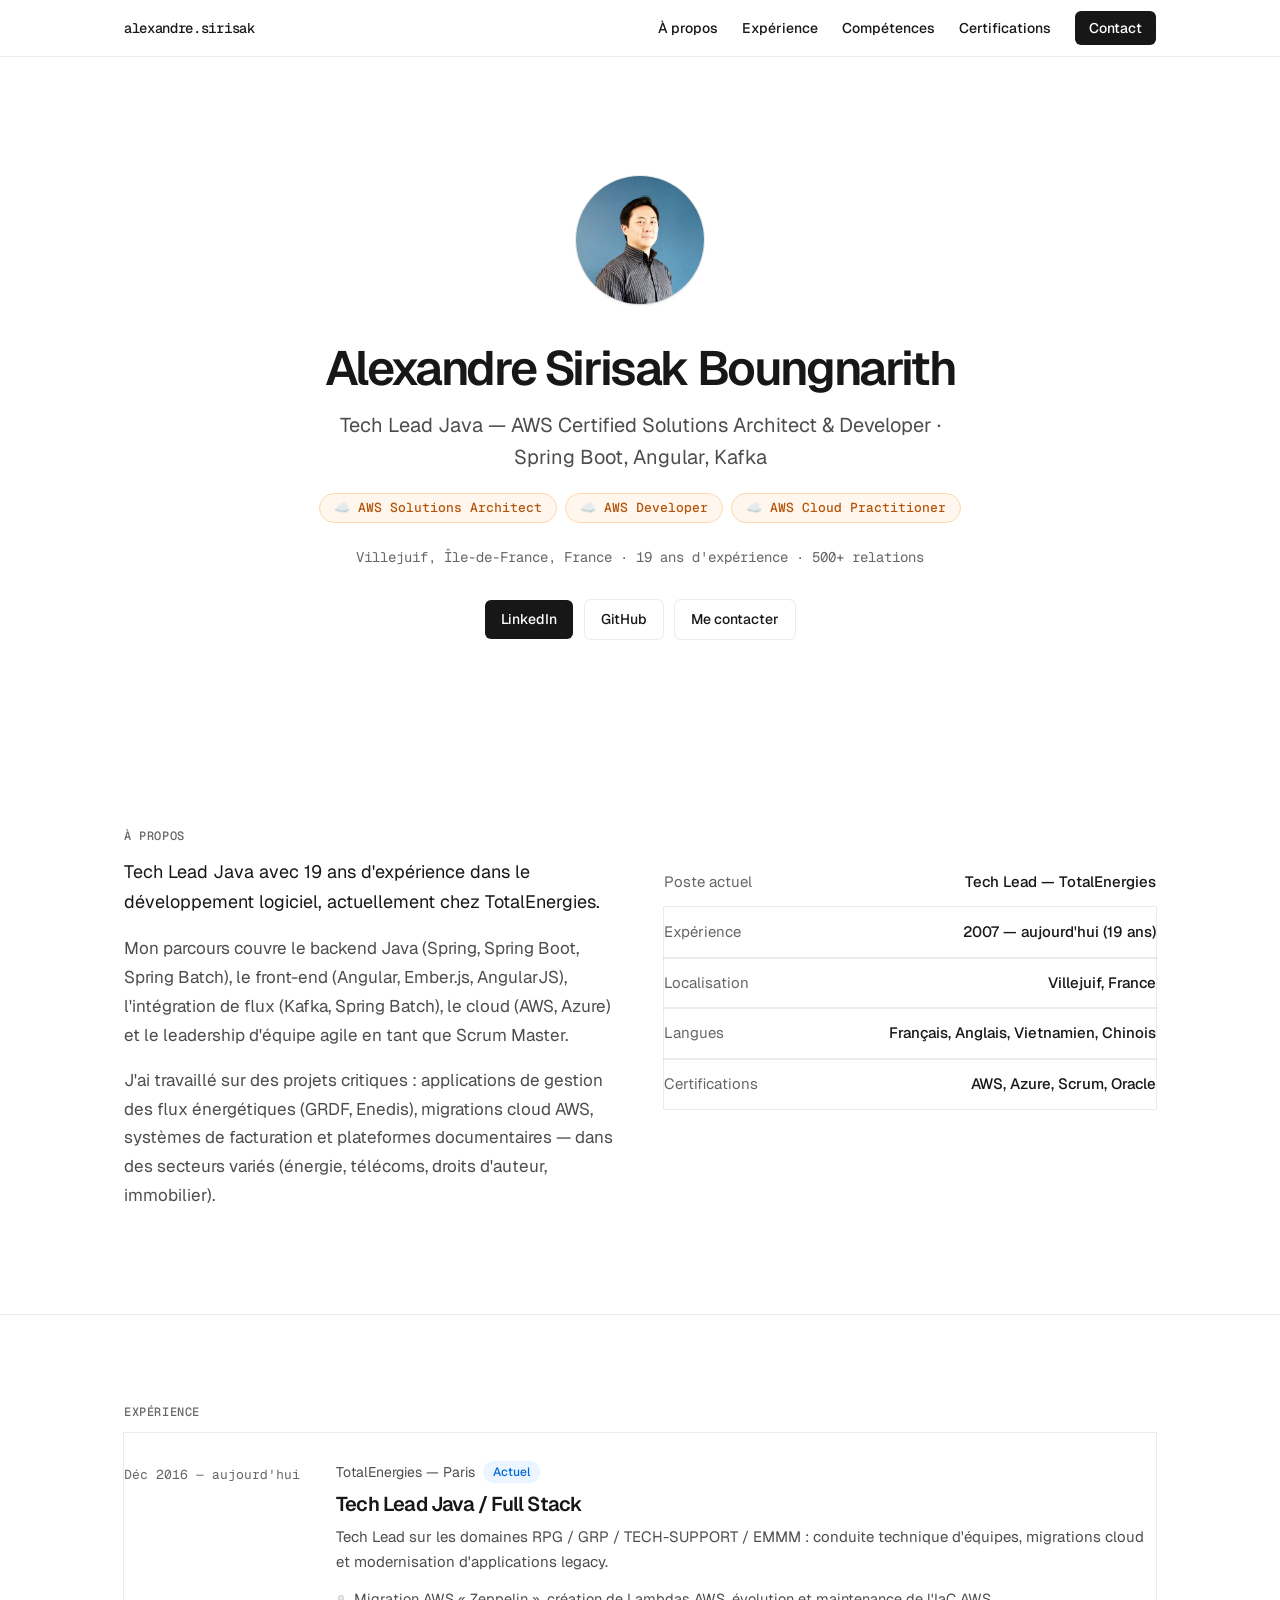
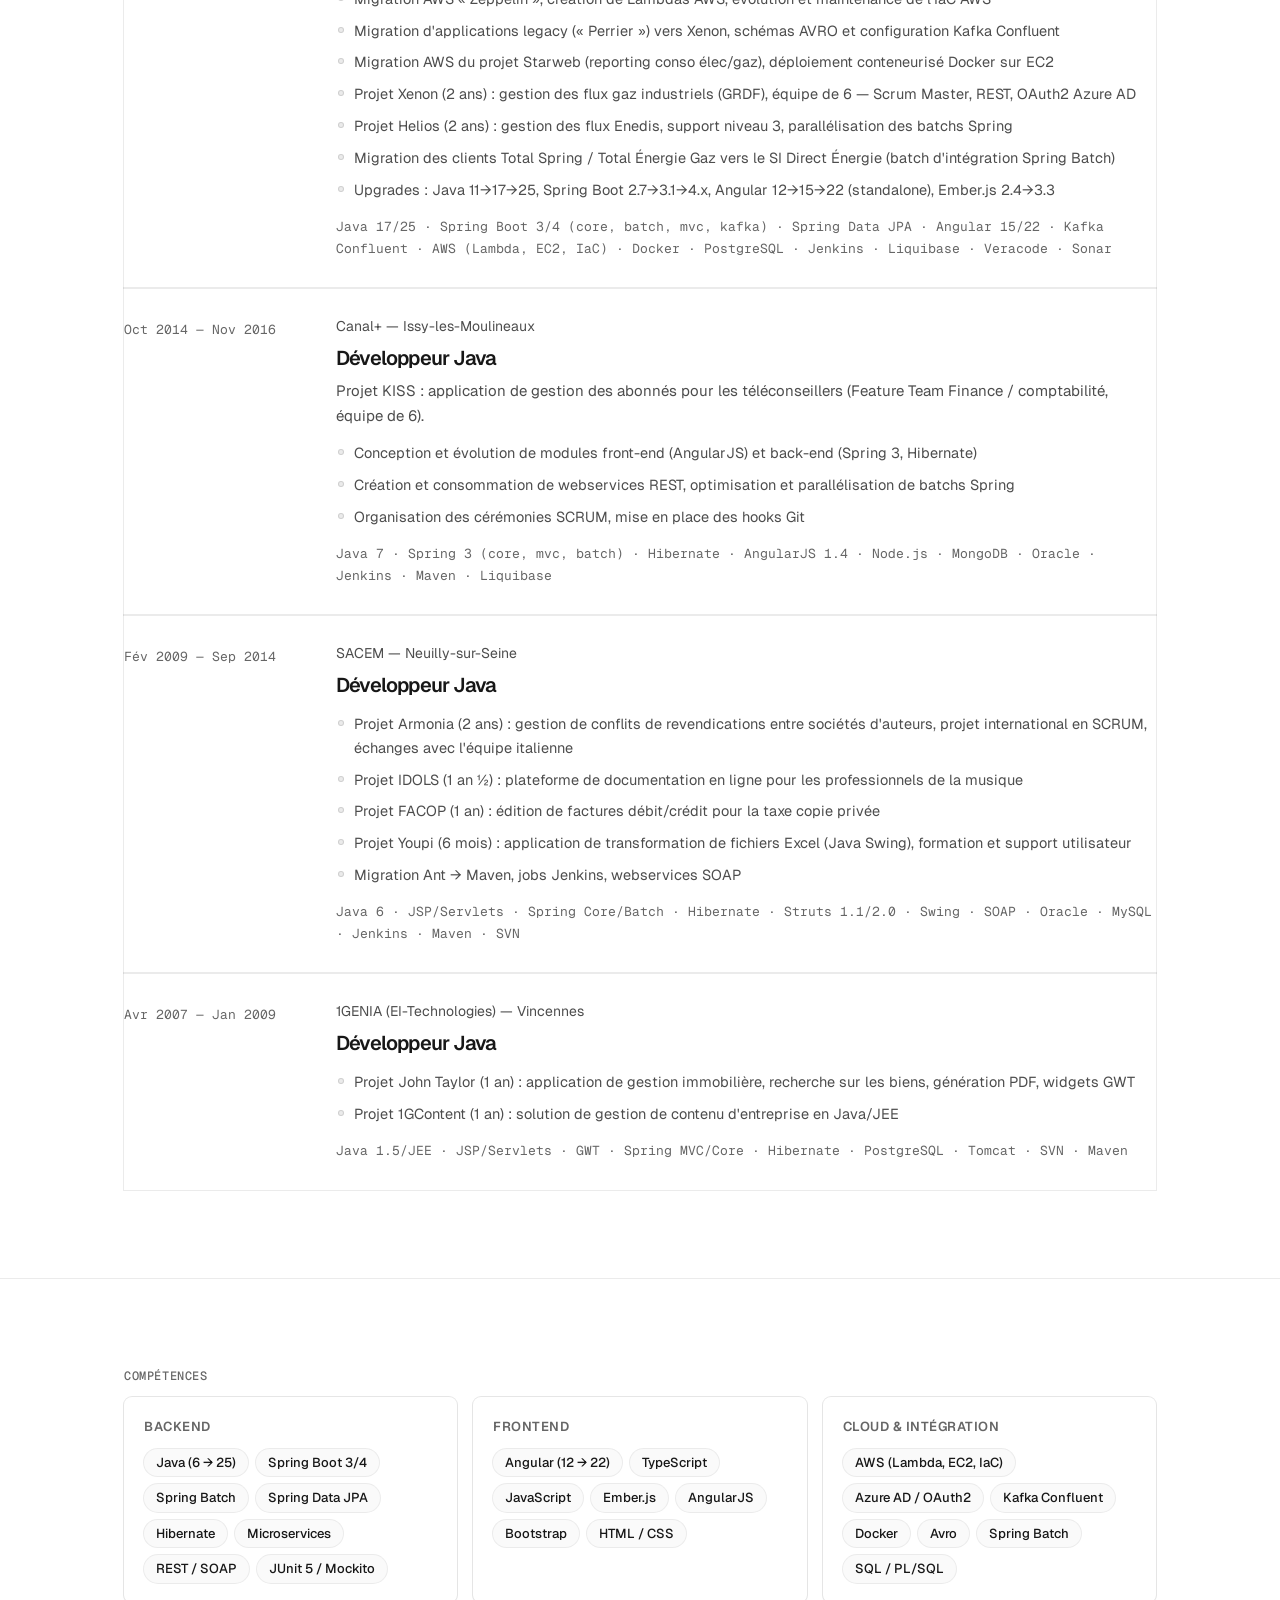
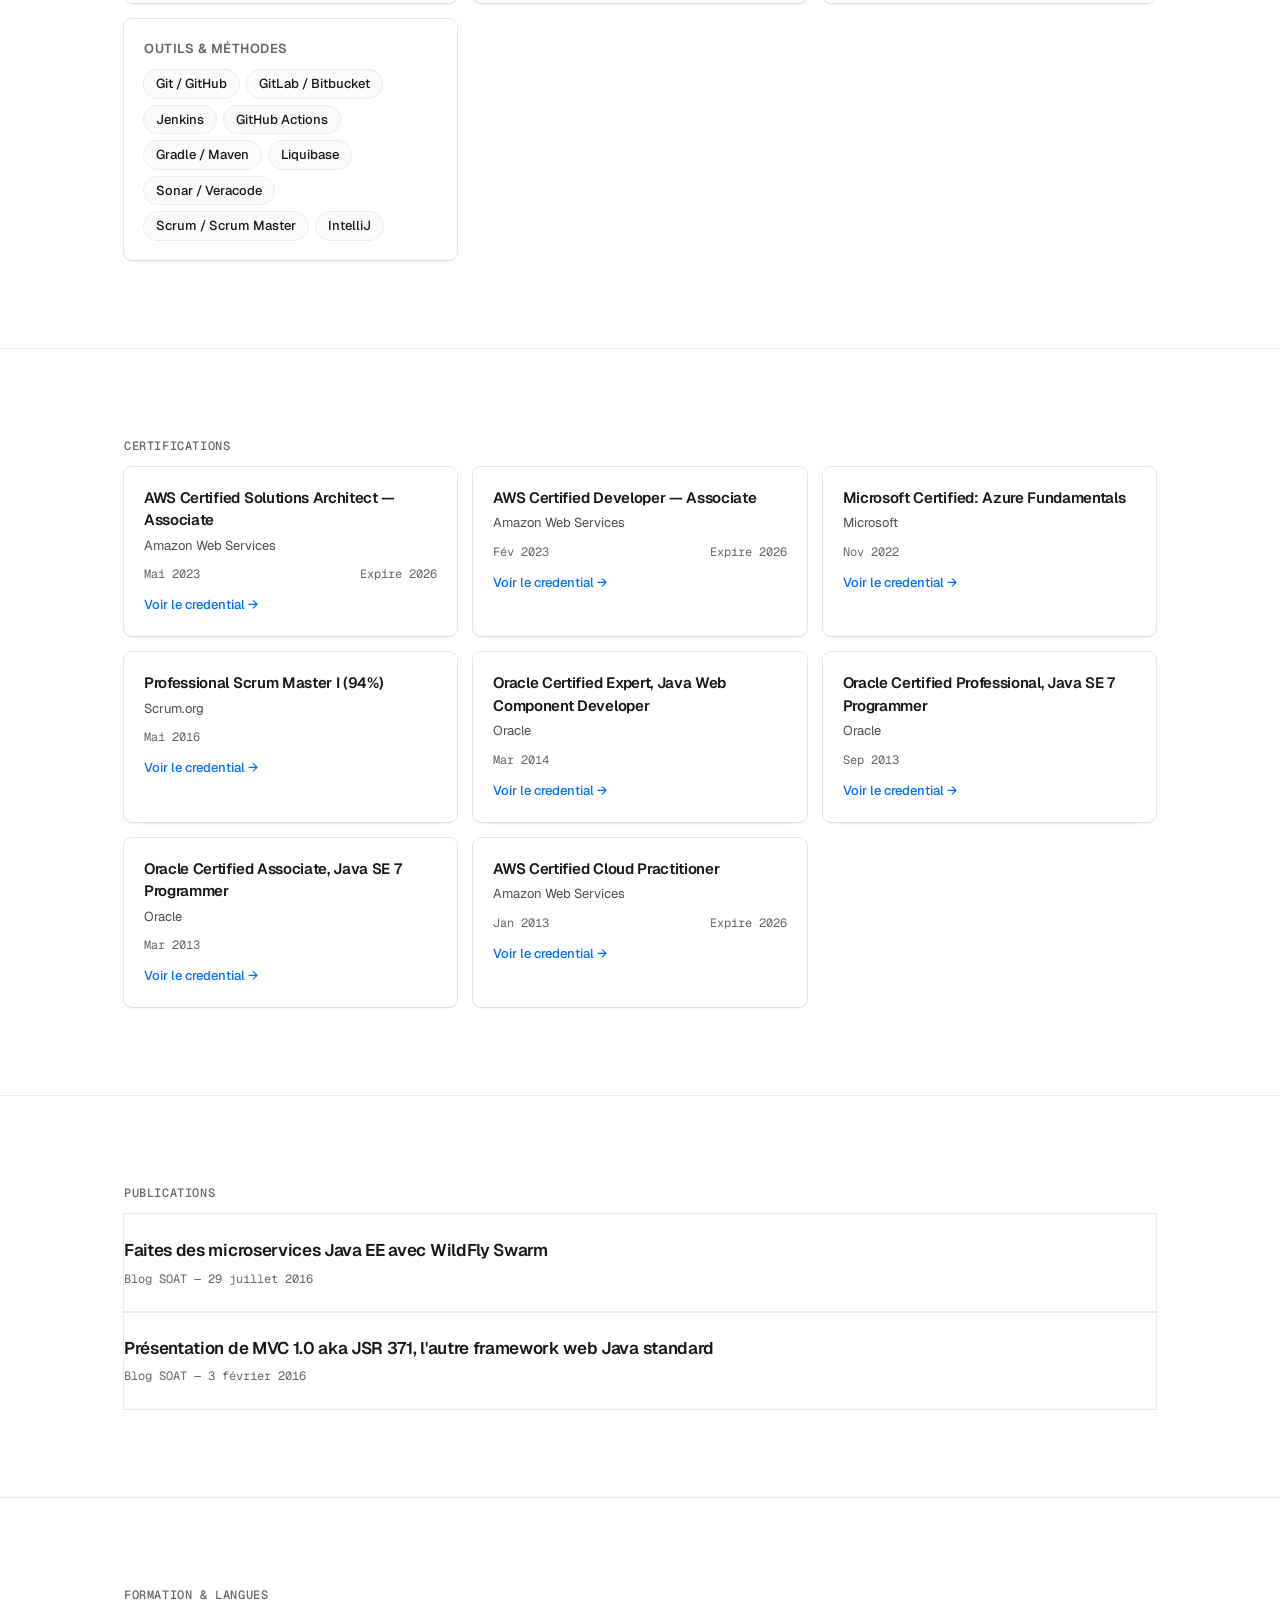
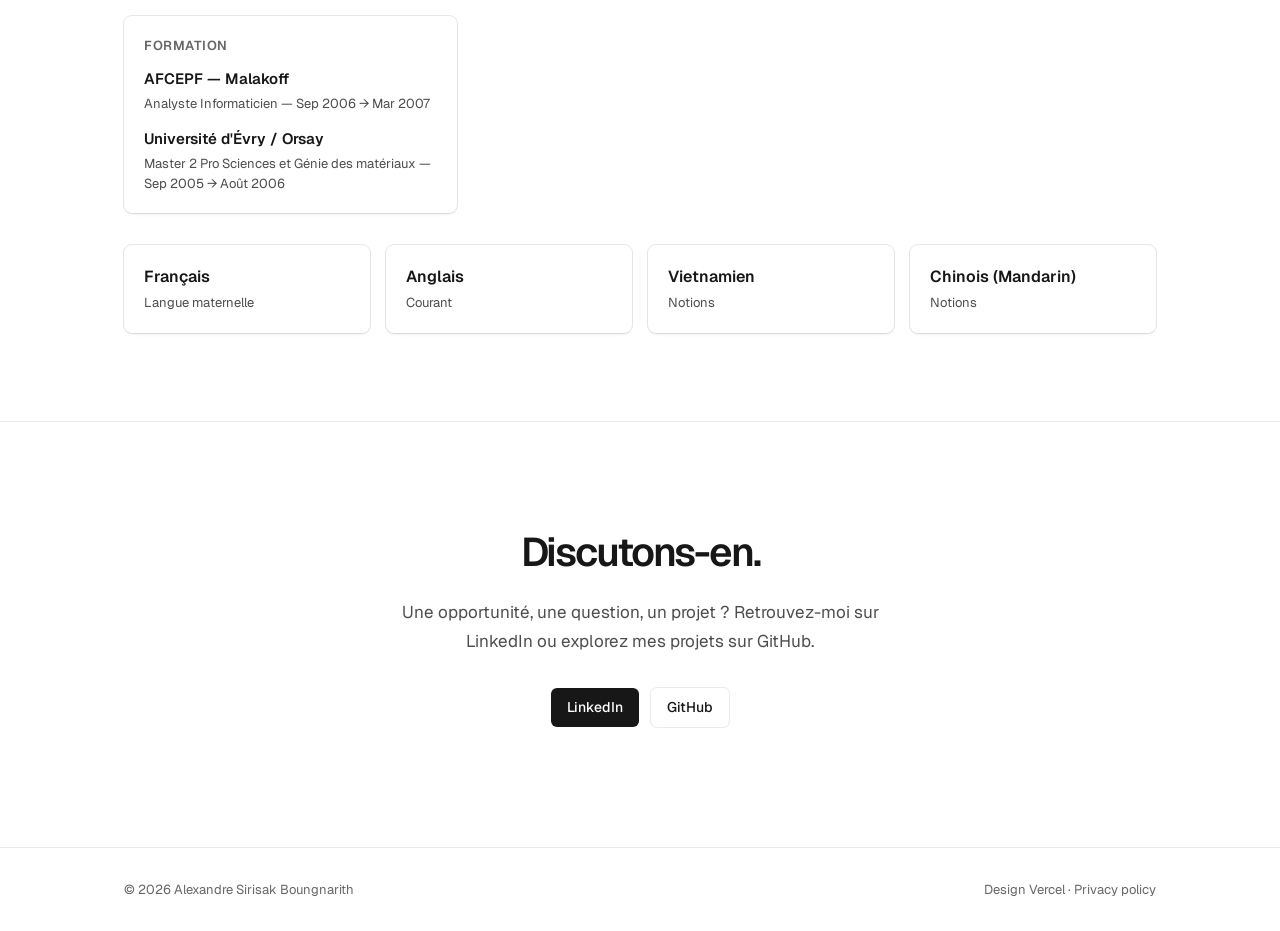
==== index.html @ 97df6e3f "Certifications : liens de vérification (Credly, Scrum.org, Youracclaim) sur les 8 cartes" ====
<!DOCTYPE html>
<html lang="fr" dir="auto">
<head>
  <meta charset="UTF-8" />
  <meta name="viewport" content="width=device-width, initial-scale=1.0" />
  <title>Alexandre Sirisak Boungnarith — Tech Lead Java, AWS Certified Solutions Architect</title>
  <meta name="description" content="Tech Lead Java, AWS Certified Solutions Architect & Developer chez TotalEnergies. Java, Spring Boot, Angular, AWS, Kafka. Villejuif, Île-de-France." />
  <link rel="icon" href="/favicon.ico" />
  <link rel="preconnect" href="https://fonts.googleapis.com" />
  <link rel="preconnect" href="https://fonts.gstatic.com" crossorigin />
  <link href="https://fonts.googleapis.com/css2?family=Geist:wght@300;400;500;600&family=Geist+Mono:wght@400;500&display=swap" rel="stylesheet" />
  <style>
    :root {
      --bg: #ffffff;
      --text: #171717;
      --text-secondary: #4d4d4d;
      --text-tertiary: #666666;
      --gray-100: #ebebeb;
      --gray-50: #fafafa;
      --link-blue: #0072f5;
      --focus-blue: hsla(212, 100%, 48%, 1);
      --shadow-border: rgba(0, 0, 0, 0.08) 0px 0px 0px 1px;
      --shadow-card: rgba(0, 0, 0, 0.08) 0px 0px 0px 1px, rgba(0, 0, 0, 0.04) 0px 2px 2px, rgba(0, 0, 0, 0.04) 0px 8px 8px -8px, #fafafa 0px 0px 0px 1px;
      --radius: 8px;
    }

    * { margin: 0; padding: 0; box-sizing: border-box; }

    html { scroll-behavior: smooth; }

    body {
      font-family: 'Geist', system-ui, -apple-system, 'Segoe UI', Roboto, sans-serif;
      background: var(--bg);
      color: var(--text);
      font-feature-settings: "liga";
      line-height: 1.5;
      -webkit-font-smoothing: antialiased;
    }

    a { color: var(--link-blue); text-decoration: none; }
    a:hover { text-decoration: underline; }

    /* ============ NAV ============ */
    .nav {
      position: sticky;
      top: 0;
      z-index: 50;
      background: rgba(255, 255, 255, 0.85);
      backdrop-filter: blur(12px);
      box-shadow: var(--shadow-border);
    }
    .nav-inner {
      max-width: 1080px;
      margin: 0 auto;
      padding: 0 24px;
      height: 56px;
      display: flex;
      align-items: center;
      justify-content: space-between;
    }
    .nav-logo {
      font-size: 14px;
      font-weight: 500;
      color: var(--text);
      letter-spacing: -0.32px;
      font-family: 'Geist Mono', monospace;
    }
    .nav-logo:hover { text-decoration: none; }
    .nav-links {
      display: flex;
      gap: 24px;
      list-style: none;
      align-items: center;
    }
    .nav-links a {
      font-size: 14px;
      font-weight: 500;
      color: var(--text);
    }
    .nav-links a:hover { text-decoration: none; color: var(--text-secondary); }
    .nav-cta {
      background: var(--text);
      color: #fff !important;
      border-radius: 6px;
      padding: 8px 14px;
      font-size: 14px;
      font-weight: 500;
    }
    .nav-cta:hover { text-decoration: none; opacity: 0.85; }

    /* ============ LAYOUT ============ */
    .container {
      max-width: 1080px;
      margin: 0 auto;
      padding: 0 24px;
    }
    section { padding: 88px 0; }
    section + section { border-top: 1px solid var(--gray-100); }

    .mono-label {
      font-family: 'Geist Mono', monospace;
      font-size: 12px;
      font-weight: 500;
      text-transform: uppercase;
      letter-spacing: 0.05em;
      color: var(--text-tertiary);
      margin-bottom: 12px;
      display: block;
    }

    /* ============ HERO ============ */
    .hero {
      padding: 120px 0 100px;
      text-align: center;
    }
    .avatar {
      width: 128px;
      height: 128px;
      border-radius: 50%;
      object-fit: cover;
      box-shadow: var(--shadow-card);
      margin-bottom: 32px;
    }
    .hero h1 {
      font-size: 48px;
      font-weight: 600;
      letter-spacing: -2.4px;
      line-height: 1.05;
      margin-bottom: 16px;
    }
    .hero .role {
      font-size: 20px;
      font-weight: 400;
      color: var(--text-secondary);
      line-height: 1.6;
      max-width: 640px;
      margin: 0 auto 20px;
    }
    .hero .meta {
      font-size: 14px;
      color: var(--text-tertiary);
      font-family: 'Geist Mono', monospace;
      margin-bottom: 32px;
    }
    .hero-badges {
      display: flex;
      gap: 8px;
      justify-content: center;
      flex-wrap: wrap;
      margin-bottom: 24px;
    }
    .hero-badge {
      background: #fff7ed;
      color: #b45309;
      border: 1px solid #fed7aa;
      border-radius: 9999px;
      padding: 4px 14px;
      font-size: 13px;
      font-weight: 500;
      font-family: 'Geist Mono', monospace;
      transition: background 0.15s ease, box-shadow 0.15s ease;
    }
    a.hero-badge:hover {
      background: #ffedd5;
      box-shadow: var(--shadow-border);
      text-decoration: none;
    }
    .hero-actions {
      display: flex;
      gap: 12px;
      justify-content: center;
      flex-wrap: wrap;
    }
    .btn {
      display: inline-block;
      font-size: 14px;
      font-weight: 500;
      border-radius: 6px;
      padding: 9px 16px;
      cursor: pointer;
    }
    .btn-dark { background: var(--text); color: #fff; }
    .btn-dark:hover { text-decoration: none; opacity: 0.85; }
    .btn-ghost {
      background: #fff;
      color: var(--text);
      box-shadow: rgb(235, 235, 235) 0px 0px 0px 1px;
    }
    .btn-ghost:hover { text-decoration: none; background: var(--gray-50); }

    /* ============ ABOUT ============ */
    .about-grid {
      display: grid;
      grid-template-columns: 1fr 1fr;
      gap: 48px;
      align-items: start;
    }
    .about-text p {
      font-size: 17px;
      color: var(--text-secondary);
      line-height: 1.7;
      margin-bottom: 16px;
    }
    .about-text p:first-child { color: var(--text); font-size: 18px; }
    .facts { list-style: none; }
    .facts li {
      display: flex;
      justify-content: space-between;
      gap: 16px;
      padding: 14px 0;
      box-shadow: var(--shadow-border);
      font-size: 15px;
    }
    .facts li:first-child { box-shadow: none; }
    .facts .k { color: var(--text-tertiary); }
    .facts .v { font-weight: 500; text-align: right; }

    /* ============ EXPERIENCE ============ */
    .exp-item {
      display: grid;
      grid-template-columns: 180px 1fr;
      gap: 32px;
      padding: 28px 0;
      box-shadow: var(--shadow-border);
    }
    .exp-item:first-child { box-shadow: none; }
    .exp-period {
      font-family: 'Geist Mono', monospace;
      font-size: 13px;
      color: var(--text-tertiary);
      padding-top: 4px;
    }
    .exp-org {
      font-size: 14px;
      color: var(--text-secondary);
      margin-bottom: 6px;
      display: flex;
      align-items: center;
      gap: 8px;
      flex-wrap: wrap;
    }
    .exp-org .pill {
      background: #ebf5ff;
      color: #0068d6;
      border-radius: 9999px;
      padding: 2px 10px;
      font-size: 12px;
      font-weight: 500;
    }
    .exp-title { font-size: 20px; font-weight: 600; letter-spacing: -0.8px; margin-bottom: 6px; }
    .exp-desc { font-size: 15px; color: var(--text-secondary); line-height: 1.65; }
    .exp-desc ul { list-style: none; margin-top: 8px; }
    .exp-desc li {
      padding: 4px 0 4px 18px;
      position: relative;
      font-size: 14.5px;
    }
    .exp-desc li::before {
      content: "";
      position: absolute;
      left: 2px;
      top: 12px;
      width: 6px;
      height: 6px;
      border-radius: 50%;
      background: var(--gray-100);
      box-shadow: inset 0 0 0 1px rgba(0,0,0,0.12);
    }
    .exp-stack {
      margin-top: 10px;
      font-size: 13px;
      color: var(--text-tertiary);
      font-family: 'Geist Mono', monospace;
      line-height: 1.7;
    }

    /* ============ CERTS ============ */
    .certs-grid {
      display: grid;
      grid-template-columns: repeat(auto-fill, minmax(320px, 1fr));
      gap: 16px;
    }
    .cert-card {
      background: #fff;
      border-radius: var(--radius);
      padding: 20px;
      box-shadow: var(--shadow-card);
      transition: box-shadow 0.2s ease;
    }
    .cert-card:hover { box-shadow: rgba(0,0,0,0.08) 0px 0px 0px 1px, rgba(0,0,0,0.06) 0px 4px 12px; }
    .cert-name { font-size: 15px; font-weight: 600; letter-spacing: -0.32px; margin-bottom: 4px; }
    .cert-org { font-size: 13px; color: var(--text-secondary); margin-bottom: 10px; }
    .cert-meta {
      font-family: 'Geist Mono', monospace;
      font-size: 12px;
      color: var(--text-tertiary);
      display: flex;
      justify-content: space-between;
      gap: 8px;
      flex-wrap: wrap;
    }
    .cert-link {
      display: inline-block;
      margin-top: 12px;
      font-size: 13px;
      font-weight: 500;
      color: var(--link-blue);
    }
    .cert-link:hover { text-decoration: underline; }

    /* ============ SKILLS ============ */
    .skills-grid {
      display: grid;
      grid-template-columns: repeat(auto-fill, minmax(320px, 1fr));
      gap: 16px;
    }
    .skill-card {
      background: #fff;
      border-radius: var(--radius);
      padding: 20px;
      box-shadow: var(--shadow-card);
    }
    .skill-cat {
      font-size: 13px;
      font-weight: 600;
      text-transform: uppercase;
      letter-spacing: 0.04em;
      color: var(--text-tertiary);
      margin-bottom: 12px;
    }
    .skill-tags { display: flex; flex-wrap: wrap; gap: 8px; }
    .skill-tag {
      background: var(--gray-50);
      box-shadow: var(--shadow-border);
      border-radius: 9999px;
      padding: 4px 12px;
      font-size: 13px;
      font-weight: 500;
      color: var(--text);
    }

    /* ============ PUBLICATIONS ============ */
    .pub-item {
      padding: 24px 0;
      box-shadow: var(--shadow-border);
    }
    .pub-item:first-child { box-shadow: none; }
    .pub-title { font-size: 17px; font-weight: 600; letter-spacing: -0.32px; margin-bottom: 6px; }
    .pub-title a { color: var(--text); }
    .pub-title a:hover { color: var(--link-blue); text-decoration: none; }
    .pub-meta {
      font-family: 'Geist Mono', monospace;
      font-size: 12px;
      color: var(--text-tertiary);
    }

    /* ============ EDUCATION / LANGUAGES ============ */
    .lang-grid {
      display: grid;
      grid-template-columns: repeat(auto-fill, minmax(240px, 1fr));
      gap: 16px;
    }
    .lang-card {
      background: #fff;
      border-radius: var(--radius);
      padding: 20px;
      box-shadow: var(--shadow-card);
    }
    .lang-name { font-size: 16px; font-weight: 600; margin-bottom: 4px; }
    .lang-level { font-size: 13px; color: var(--text-secondary); }

    /* ============ CONTACT ============ */
    .contact {
      text-align: center;
      padding: 100px 0 120px;
    }
    .contact h2 {
      font-size: 40px;
      font-weight: 600;
      letter-spacing: -2px;
      margin-bottom: 16px;
    }
    .contact p {
      font-size: 17px;
      color: var(--text-secondary);
      max-width: 520px;
      margin: 0 auto 32px;
      line-height: 1.7;
    }

    /* ============ FOOTER ============ */
    .footer {
      border-top: 1px solid var(--gray-100);
      padding: 32px 0;
    }
    .footer-inner {
      max-width: 1080px;
      margin: 0 auto;
      padding: 0 24px;
      display: flex;
      justify-content: space-between;
      align-items: center;
      gap: 16px;
      flex-wrap: wrap;
      font-size: 13px;
      color: var(--text-tertiary);
    }
    .footer a { color: var(--text-tertiary); }
    .footer a:hover { color: var(--text); }

    /* ============ RESPONSIVE ============ */
    @media (max-width: 768px) {
      section { padding: 64px 0; }
      .hero { padding: 80px 0 64px; }
      .hero h1 { font-size: 36px; letter-spacing: -1.8px; }
      .hero .role { font-size: 18px; }
      .about-grid { grid-template-columns: 1fr; gap: 32px; }
      .exp-item { grid-template-columns: 1fr; gap: 8px; }
      .nav-links { display: none; }
      .nav-inner { height: 52px; }
      .contact h2 { font-size: 32px; letter-spacing: -1.6px; }
    }
  </style>
</head>
<body>

  <!-- NAV -->
  <nav class="nav">
    <div class="nav-inner">
      <a class="nav-logo" href="#top">alexandre.sirisak</a>
      <ul class="nav-links">
        <li><a href="#apropos">À propos</a></li>
        <li><a href="#experience">Expérience</a></li>
        <li><a href="#competences">Compétences</a></li>
        <li><a href="#certifications">Certifications</a></li>
        <li><a class="nav-cta" href="#contact">Contact</a></li>
      </ul>
    </div>
  </nav>

  <!-- HERO -->
  <header class="hero container" id="top">
    <img class="avatar" src="/profile.jpg" alt="Portrait d'Alexandre Sirisak Boungnarith" width="128" height="128" />
    <h1>Alexandre Sirisak Boungnarith</h1>
    <p class="role">Tech Lead Java — AWS Certified Solutions Architect &amp; Developer · Spring Boot, Angular, Kafka</p>
    <p class="hero-badges">
      <a class="hero-badge" href="https://www.credly.com/badges/d2d69c0f-4ca7-4fac-8e27-67820654cc23" target="_blank" rel="noopener">☁️ AWS Solutions Architect</a>
      <a class="hero-badge" href="https://www.credly.com/badges/e526ffe0-beea-4edc-bf7a-1c91ca499197" target="_blank" rel="noopener">☁️ AWS Developer</a>
      <a class="hero-badge" href="https://www.credly.com/badges/733a2066-454f-4040-a17d-c3298fee48eb/public_url" target="_blank" rel="noopener">☁️ AWS Cloud Practitioner</a>
    </p>
    <p class="meta">Villejuif, Île-de-France, France · 19 ans d'expérience · 500+ relations</p>
    <div class="hero-actions">
      <a class="btn btn-dark" href="https://www.linkedin.com/in/alexandre-sirisak-boungnarith/" target="_blank" rel="noopener">LinkedIn</a>
      <a class="btn btn-ghost" href="https://github.com/sirijiji" target="_blank" rel="noopener">GitHub</a>
      <a class="btn btn-ghost" href="#contact">Me contacter</a>
    </div>
  </header>

  <!-- ABOUT -->
  <section id="apropos">
    <div class="container">
      <span class="mono-label">À propos</span>
      <div class="about-grid">
        <div class="about-text">
          <p>Tech Lead Java avec 19 ans d'expérience dans le développement logiciel, actuellement chez TotalEnergies.</p>
          <p>Mon parcours couvre le backend Java (Spring, Spring Boot, Spring Batch), le front-end (Angular,
          Ember.js, AngularJS), l'intégration de flux (Kafka, Spring Batch), le cloud (AWS, Azure) et le
          leadership d'équipe agile en tant que Scrum Master.</p>
          <p>J'ai travaillé sur des projets critiques : applications de gestion des flux énergétiques (GRDF, Enedis),
          migrations cloud AWS, systèmes de facturation et plateformes documentaires — dans des secteurs variés
          (énergie, télécoms, droits d'auteur, immobilier).</p>
        </div>
        <ul class="facts">
          <li><span class="k">Poste actuel</span><span class="v">Tech Lead — TotalEnergies</span></li>
          <li><span class="k">Expérience</span><span class="v">2007 — aujourd'hui (19 ans)</span></li>
          <li><span class="k">Localisation</span><span class="v">Villejuif, France</span></li>
          <li><span class="k">Langues</span><span class="v">Français, Anglais, Vietnamien, Chinois</span></li>
          <li><span class="k">Certifications</span><span class="v">AWS, Azure, Scrum, Oracle</span></li>
        </ul>
      </div>
    </div>
  </section>

  <!-- EXPERIENCE -->
  <section id="experience">
    <div class="container">
      <span class="mono-label">Expérience</span>

      <div class="exp-item">
        <div class="exp-period">Déc 2016 — aujourd'hui</div>
        <div>
          <div class="exp-org"><span>TotalEnergies — Paris</span><span class="pill">Actuel</span></div>
          <div class="exp-title">Tech Lead Java / Full Stack</div>
          <div class="exp-desc">
            <p>Tech Lead sur les domaines RPG / GRP / TECH-SUPPORT / EMMM : conduite technique d'équipes,
            migrations cloud et modernisation d'applications legacy.</p>
            <ul>
              <li>Migration AWS « Zeppelin », création de Lambdas AWS, évolution et maintenance de l'IaC AWS</li>
              <li>Migration d'applications legacy (« Perrier ») vers Xenon, schémas AVRO et configuration Kafka Confluent</li>
              <li>Migration AWS du projet Starweb (reporting conso élec/gaz), déploiement conteneurisé Docker sur EC2</li>
              <li>Projet Xenon (2 ans) : gestion des flux gaz industriels (GRDF), équipe de 6 — Scrum Master, REST, OAuth2 Azure AD</li>
              <li>Projet Helios (2 ans) : gestion des flux Enedis, support niveau 3, parallélisation des batchs Spring</li>
              <li>Migration des clients Total Spring / Total Énergie Gaz vers le SI Direct Énergie (batch d'intégration Spring Batch)</li>
              <li>Upgrades : Java 11→17→25, Spring Boot 2.7→3.1→4.x, Angular 12→15→22 (standalone), Ember.js 2.4→3.3</li>
            </ul>
            <p class="exp-stack">Java 17/25 · Spring Boot 3/4 (core, batch, mvc, kafka) · Spring Data JPA · Angular 15/22 · Kafka Confluent · AWS (Lambda, EC2, IaC) · Docker · PostgreSQL · Jenkins · Liquibase · Veracode · Sonar</p>
          </div>
        </div>
      </div>

      <div class="exp-item">
        <div class="exp-period">Oct 2014 — Nov 2016</div>
        <div>
          <div class="exp-org"><span>Canal+ — Issy-les-Moulineaux</span></div>
          <div class="exp-title">Développeur Java</div>
          <div class="exp-desc">
            <p>Projet KISS : application de gestion des abonnés pour les téléconseillers (Feature Team Finance /
            comptabilité, équipe de 6).</p>
            <ul>
              <li>Conception et évolution de modules front-end (AngularJS) et back-end (Spring 3, Hibernate)</li>
              <li>Création et consommation de webservices REST, optimisation et parallélisation de batchs Spring</li>
              <li>Organisation des cérémonies SCRUM, mise en place des hooks Git</li>
            </ul>
            <p class="exp-stack">Java 7 · Spring 3 (core, mvc, batch) · Hibernate · AngularJS 1.4 · Node.js · MongoDB · Oracle · Jenkins · Maven · Liquibase</p>
          </div>
        </div>
      </div>

      <div class="exp-item">
        <div class="exp-period">Fév 2009 — Sep 2014</div>
        <div>
          <div class="exp-org"><span>SACEM — Neuilly-sur-Seine</span></div>
          <div class="exp-title">Développeur Java</div>
          <div class="exp-desc">
            <ul>
              <li>Projet Armonia (2 ans) : gestion de conflits de revendications entre sociétés d'auteurs, projet international en SCRUM, échanges avec l'équipe italienne</li>
              <li>Projet IDOLS (1 an ½) : plateforme de documentation en ligne pour les professionnels de la musique</li>
              <li>Projet FACOP (1 an) : édition de factures débit/crédit pour la taxe copie privée</li>
              <li>Projet Youpi (6 mois) : application de transformation de fichiers Excel (Java Swing), formation et support utilisateur</li>
              <li>Migration Ant → Maven, jobs Jenkins, webservices SOAP</li>
            </ul>
            <p class="exp-stack">Java 6 · JSP/Servlets · Spring Core/Batch · Hibernate · Struts 1.1/2.0 · Swing · SOAP · Oracle · MySQL · Jenkins · Maven · SVN</p>
          </div>
        </div>
      </div>

      <div class="exp-item">
        <div class="exp-period">Avr 2007 — Jan 2009</div>
        <div>
          <div class="exp-org"><span>1GENIA (EI-Technologies) — Vincennes</span></div>
          <div class="exp-title">Développeur Java</div>
          <div class="exp-desc">
            <ul>
              <li>Projet John Taylor (1 an) : application de gestion immobilière, recherche sur les biens, génération PDF, widgets GWT</li>
              <li>Projet 1GContent (1 an) : solution de gestion de contenu d'entreprise en Java/JEE</li>
            </ul>
            <p class="exp-stack">Java 1.5/JEE · JSP/Servlets · GWT · Spring MVC/Core · Hibernate · PostgreSQL · Tomcat · SVN · Maven</p>
          </div>
        </div>
      </div>
    </div>
  </section>

  <!-- SKILLS -->
  <section id="competences">
    <div class="container">
      <span class="mono-label">Compétences</span>
      <div class="skills-grid">
        <div class="skill-card">
          <div class="skill-cat">Backend</div>
          <div class="skill-tags">
            <span class="skill-tag">Java (6 → 25)</span>
            <span class="skill-tag">Spring Boot 3/4</span>
            <span class="skill-tag">Spring Batch</span>
            <span class="skill-tag">Spring Data JPA</span>
            <span class="skill-tag">Hibernate</span>
            <span class="skill-tag">Microservices</span>
            <span class="skill-tag">REST / SOAP</span>
            <span class="skill-tag">JUnit 5 / Mockito</span>
          </div>
        </div>
        <div class="skill-card">
          <div class="skill-cat">Frontend</div>
          <div class="skill-tags">
            <span class="skill-tag">Angular (12 → 22)</span>
            <span class="skill-tag">TypeScript</span>
            <span class="skill-tag">JavaScript</span>
            <span class="skill-tag">Ember.js</span>
            <span class="skill-tag">AngularJS</span>
            <span class="skill-tag">Bootstrap</span>
            <span class="skill-tag">HTML / CSS</span>
          </div>
        </div>
        <div class="skill-card">
          <div class="skill-cat">Cloud &amp; Intégration</div>
          <div class="skill-tags">
            <span class="skill-tag">AWS (Lambda, EC2, IaC)</span>
            <span class="skill-tag">Azure AD / OAuth2</span>
            <span class="skill-tag">Kafka Confluent</span>
            <span class="skill-tag">Docker</span>
            <span class="skill-tag">Avro</span>
            <span class="skill-tag">Spring Batch</span>
            <span class="skill-tag">SQL / PL/SQL</span>
          </div>
        </div>
        <div class="skill-card">
          <div class="skill-cat">Outils &amp; Méthodes</div>
          <div class="skill-tags">
            <span class="skill-tag">Git / GitHub</span>
            <span class="skill-tag">GitLab / Bitbucket</span>
            <span class="skill-tag">Jenkins</span>
            <span class="skill-tag">GitHub Actions</span>
            <span class="skill-tag">Gradle / Maven</span>
            <span class="skill-tag">Liquibase</span>
            <span class="skill-tag">Sonar / Veracode</span>
            <span class="skill-tag">Scrum / Scrum Master</span>
            <span class="skill-tag">IntelliJ</span>
          </div>
        </div>
      </div>
    </div>
  </section>

  <!-- CERTIFICATIONS -->
  <section id="certifications">
    <div class="container">
      <span class="mono-label">Certifications</span>
      <div class="certs-grid">
        <div class="cert-card">
          <div class="cert-name">AWS Certified Solutions Architect — Associate</div>
          <div class="cert-org">Amazon Web Services</div>
          <div class="cert-meta"><span>Mai 2023</span><span>Expire 2026</span></div>
          <a class="cert-link" href="https://www.credly.com/badges/d2d69c0f-4ca7-4fac-8e27-67820654cc23" target="_blank" rel="noopener">Voir le credential →</a>
        </div>
        <div class="cert-card">
          <div class="cert-name">AWS Certified Developer — Associate</div>
          <div class="cert-org">Amazon Web Services</div>
          <div class="cert-meta"><span>Fév 2023</span><span>Expire 2026</span></div>
          <a class="cert-link" href="https://www.credly.com/badges/e526ffe0-beea-4edc-bf7a-1c91ca499197" target="_blank" rel="noopener">Voir le credential →</a>
        </div>
        <div class="cert-card">
          <div class="cert-name">Microsoft Certified: Azure Fundamentals</div>
          <div class="cert-org">Microsoft</div>
          <div class="cert-meta"><span>Nov 2022</span></div>
          <a class="cert-link" href="https://www.credly.com/earner/earned/badge/03457439-aa9a-4558-ac58-3ab705db7249" target="_blank" rel="noopener">Voir le credential →</a>
        </div>
        <div class="cert-card">
          <div class="cert-name">Professional Scrum Master I (94%)</div>
          <div class="cert-org">Scrum.org</div>
          <div class="cert-meta"><span>Mai 2016</span></div>
          <a class="cert-link" href="https://www.scrum.org/User-Profile/userId/179617" target="_blank" rel="noopener">Voir le credential →</a>
        </div>
        <div class="cert-card">
          <div class="cert-name">Oracle Certified Expert, Java Web Component Developer</div>
          <div class="cert-org">Oracle</div>
          <div class="cert-meta"><span>Mar 2014</span></div>
          <a class="cert-link" href="https://www.youracclaim.com/badges/6a56a91a-dc43-4c32-bd9e-98c3c7e03a97" target="_blank" rel="noopener">Voir le credential →</a>
        </div>
        <div class="cert-card">
          <div class="cert-name">Oracle Certified Professional, Java SE 7 Programmer</div>
          <div class="cert-org">Oracle</div>
          <div class="cert-meta"><span>Sep 2013</span></div>
          <a class="cert-link" href="https://www.youracclaim.com/badges/5ea899d9-a269-4bb3-9c11-2d46b11e8632/linked_in_profile" target="_blank" rel="noopener">Voir le credential →</a>
        </div>
        <div class="cert-card">
          <div class="cert-name">Oracle Certified Associate, Java SE 7 Programmer</div>
          <div class="cert-org">Oracle</div>
          <div class="cert-meta"><span>Mar 2013</span></div>
          <a class="cert-link" href="https://www.youracclaim.com/badges/6f36b033-ed30-4f8d-be92-bb9a6bbe1e54" target="_blank" rel="noopener">Voir le credential →</a>
        </div>
        <div class="cert-card">
          <div class="cert-name">AWS Certified Cloud Practitioner</div>
          <div class="cert-org">Amazon Web Services</div>
          <div class="cert-meta"><span>Jan 2013</span><span>Expire 2026</span></div>
          <a class="cert-link" href="https://www.credly.com/badges/733a2066-454f-4040-a17d-c3298fee48eb/public_url" target="_blank" rel="noopener">Voir le credential →</a>
        </div>
      </div>
    </div>
  </section>

  <!-- PUBLICATIONS -->
  <section id="publications">
    <div class="container">
      <span class="mono-label">Publications</span>
      <div class="pub-item">
        <div class="pub-title"><a href="https://blog.soat.fr/2016/07/faites-des-microservices-java-ee-avec-wildfly-swarm/" target="_blank" rel="noopener">Faites des microservices Java EE avec WildFly Swarm</a></div>
        <p class="pub-meta">Blog SOAT — 29 juillet 2016</p>
      </div>
      <div class="pub-item">
        <div class="pub-title"><a href="https://blog.soat.fr/2016/02/presentation-de-mvc-1-0-aka-jsr-371-lautre-framework-web-java-standard/" target="_blank" rel="noopener">Présentation de MVC 1.0 aka JSR 371, l'autre framework web Java standard</a></div>
        <p class="pub-meta">Blog SOAT — 3 février 2016</p>
      </div>
    </div>
  </section>

  <!-- EDUCATION & LANGUAGES -->
  <section id="formation">
    <div class="container">
      <span class="mono-label">Formation &amp; Langues</span>
      <div class="skills-grid" style="margin-bottom: 32px;">
        <div class="skill-card">
          <div class="skill-cat">Formation</div>
          <div style="font-size: 15px; font-weight: 600; margin-bottom: 4px;">AFCEPF — Malakoff</div>
          <div style="font-size: 13px; color: var(--text-secondary); margin-bottom: 14px;">Analyste Informaticien — Sep 2006 → Mar 2007</div>
          <div style="font-size: 15px; font-weight: 600; margin-bottom: 4px;">Université d'Évry / Orsay</div>
          <div style="font-size: 13px; color: var(--text-secondary);">Master 2 Pro Sciences et Génie des matériaux — Sep 2005 → Août 2006</div>
        </div>
      </div>
      <div class="lang-grid">
        <div class="lang-card">
          <div class="lang-name">Français</div>
          <div class="lang-level">Langue maternelle</div>
        </div>
        <div class="lang-card">
          <div class="lang-name">Anglais</div>
          <div class="lang-level">Courant</div>
        </div>
        <div class="lang-card">
          <div class="lang-name">Vietnamien</div>
          <div class="lang-level">Notions</div>
        </div>
        <div class="lang-card">
          <div class="lang-name">Chinois (Mandarin)</div>
          <div class="lang-level">Notions</div>
        </div>
      </div>
    </div>
  </section>

  <!-- CONTACT -->
  <section class="contact" id="contact">
    <div class="container">
      <h2>Discutons-en.</h2>
      <p>Une opportunité, une question, un projet ? Retrouvez-moi sur LinkedIn ou explorez mes projets sur GitHub.</p>
      <div class="hero-actions">
        <a class="btn btn-dark" href="https://www.linkedin.com/in/alexandre-sirisak-boungnarith/" target="_blank" rel="noopener">LinkedIn</a>
        <a class="btn btn-ghost" href="https://github.com/sirijiji" target="_blank" rel="noopener">GitHub</a>
      </div>
    </div>
  </section>

  <!-- FOOTER -->
  <footer class="footer">
    <div class="footer-inner">
      <span>© 2026 Alexandre Sirisak Boungnarith</span>
      <span>Design <a href="https://vercel.com" target="_blank" rel="noopener">Vercel</a> · <a href="/weight-weather-privacy.html">Privacy policy</a></span>
    </div>
  </footer>

</body>
</html>
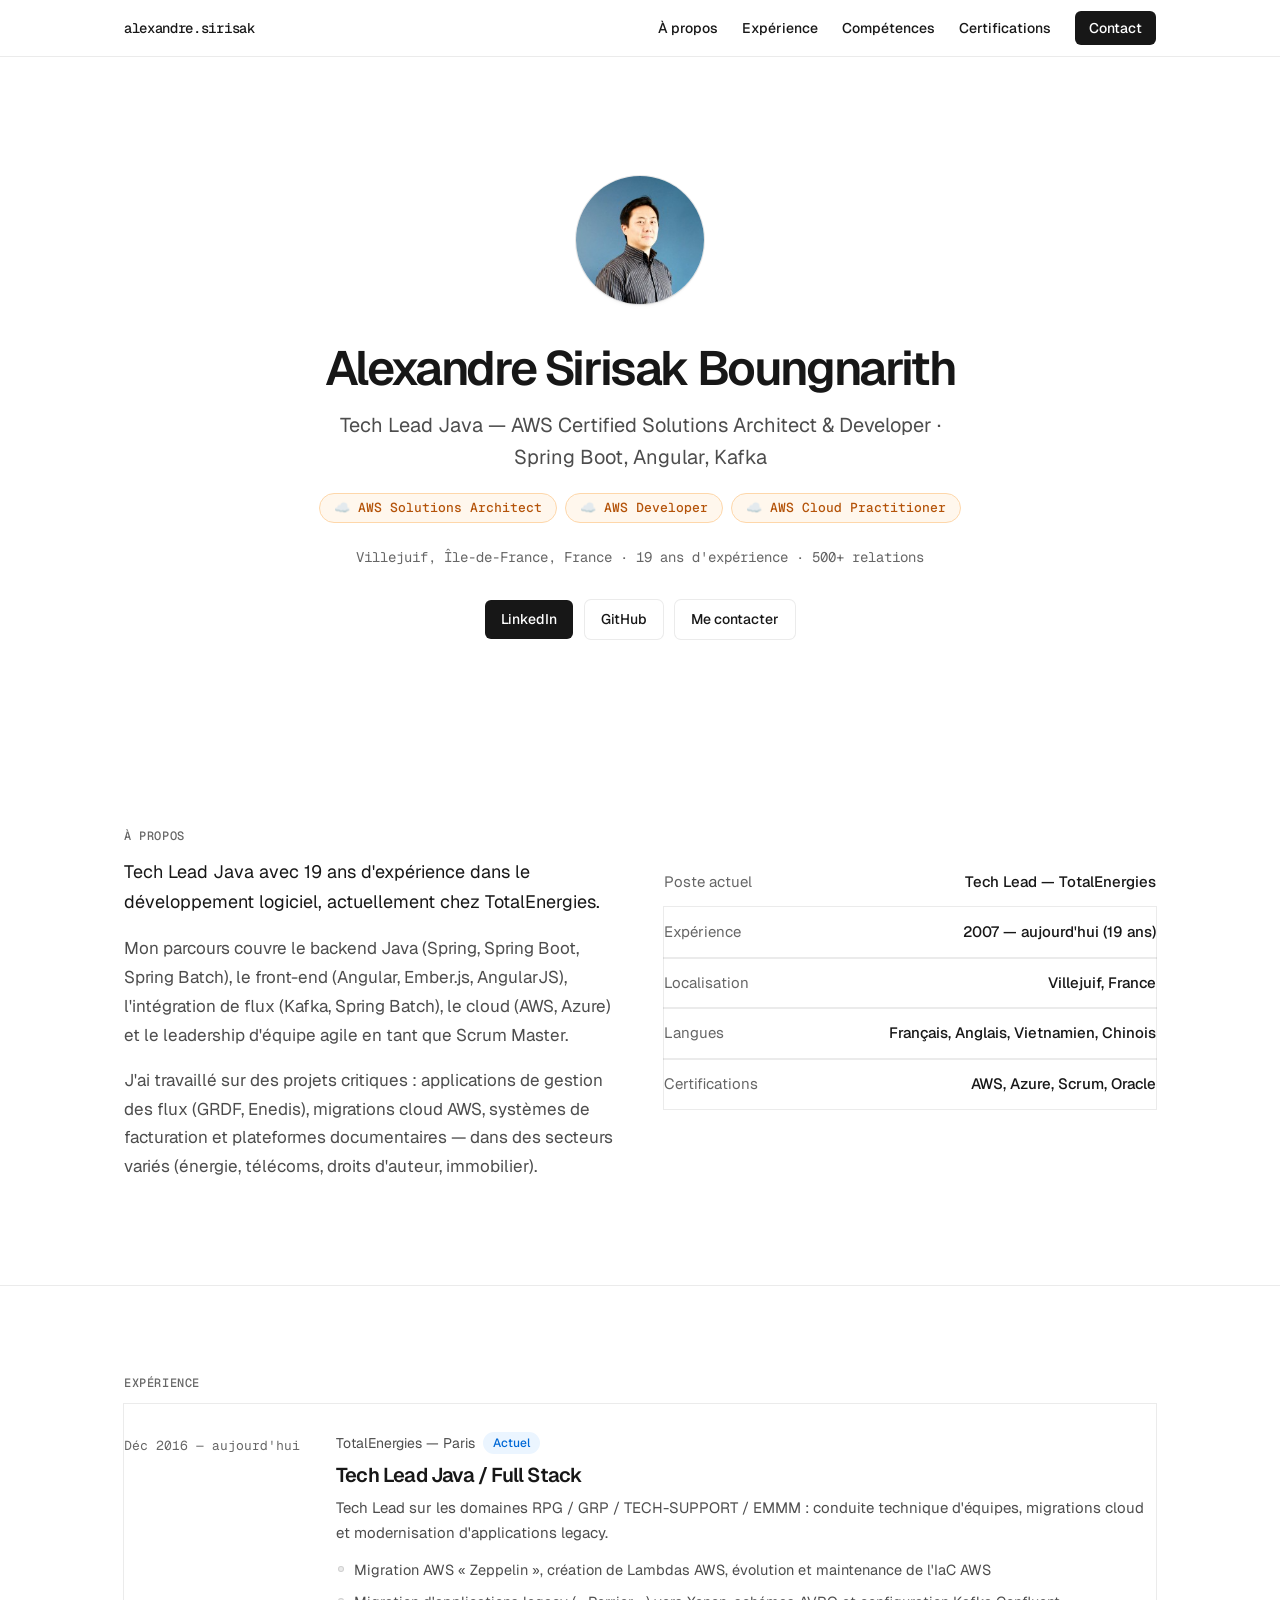
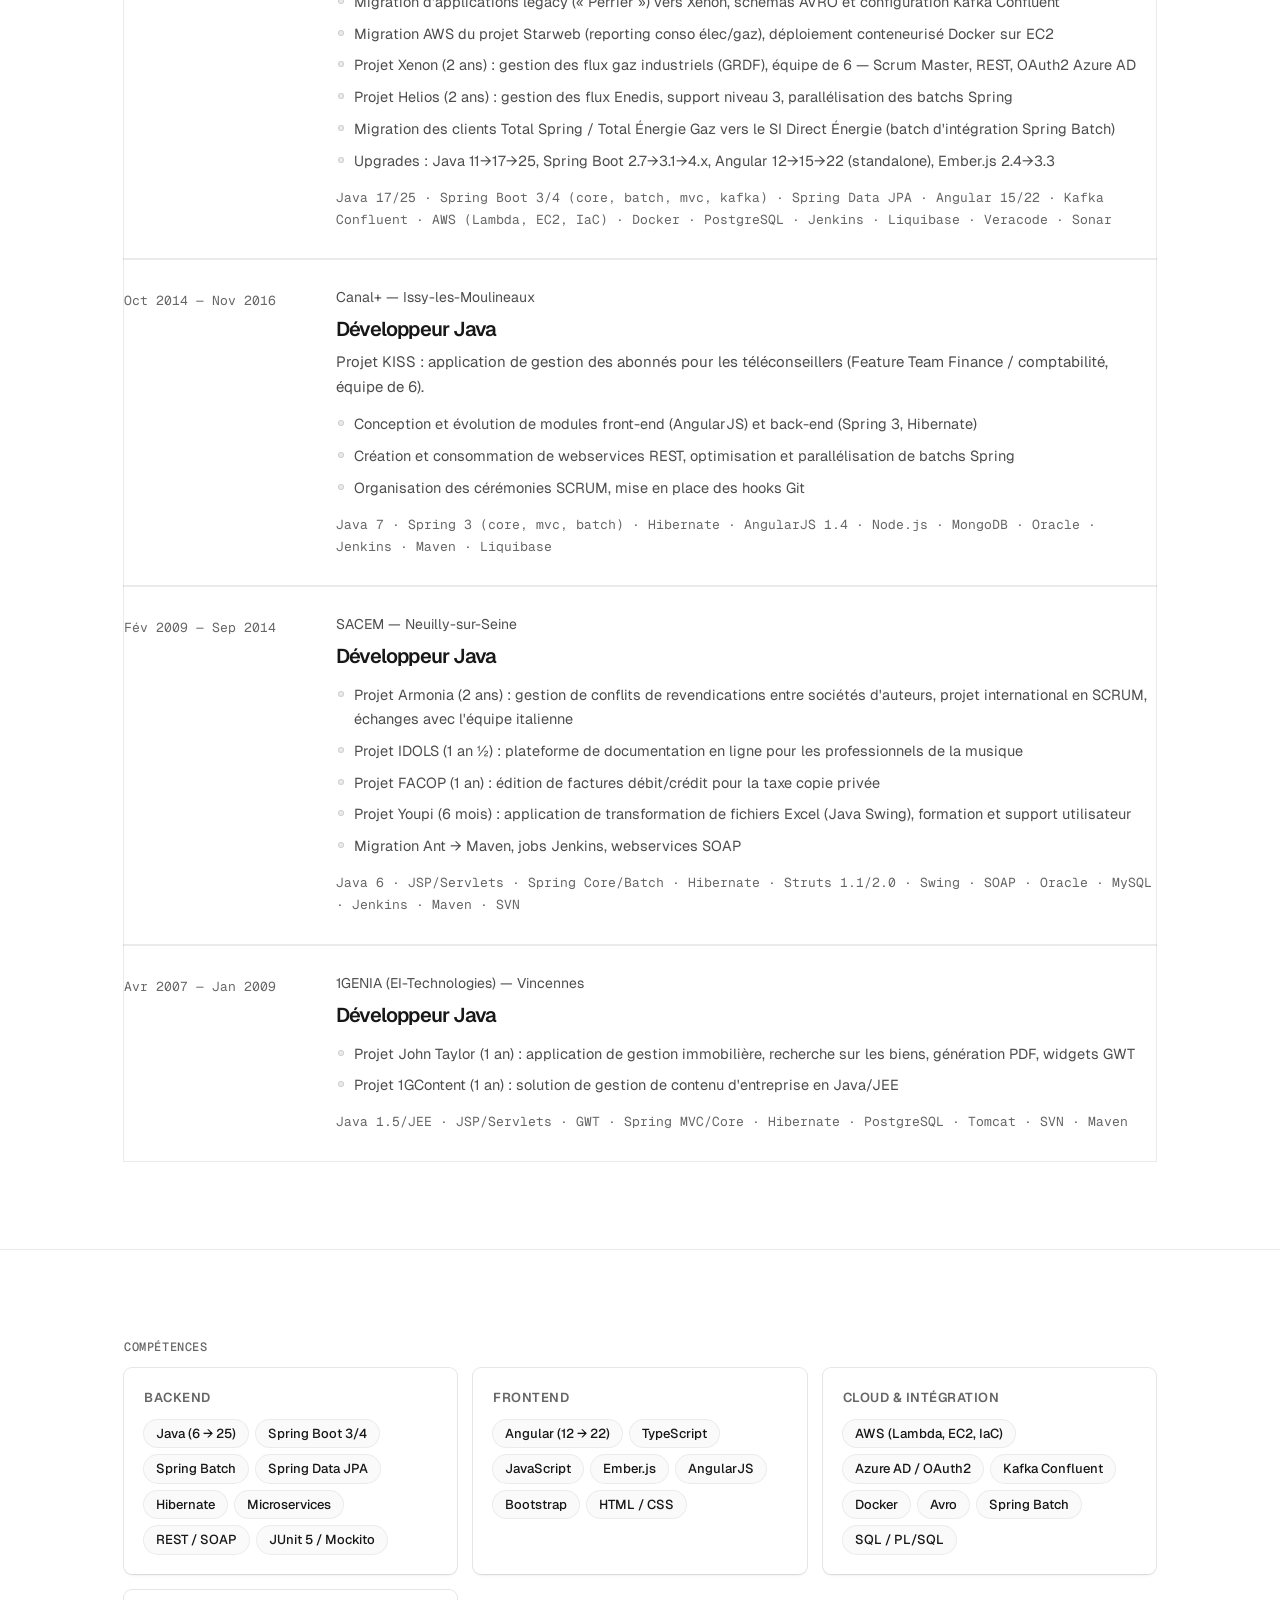
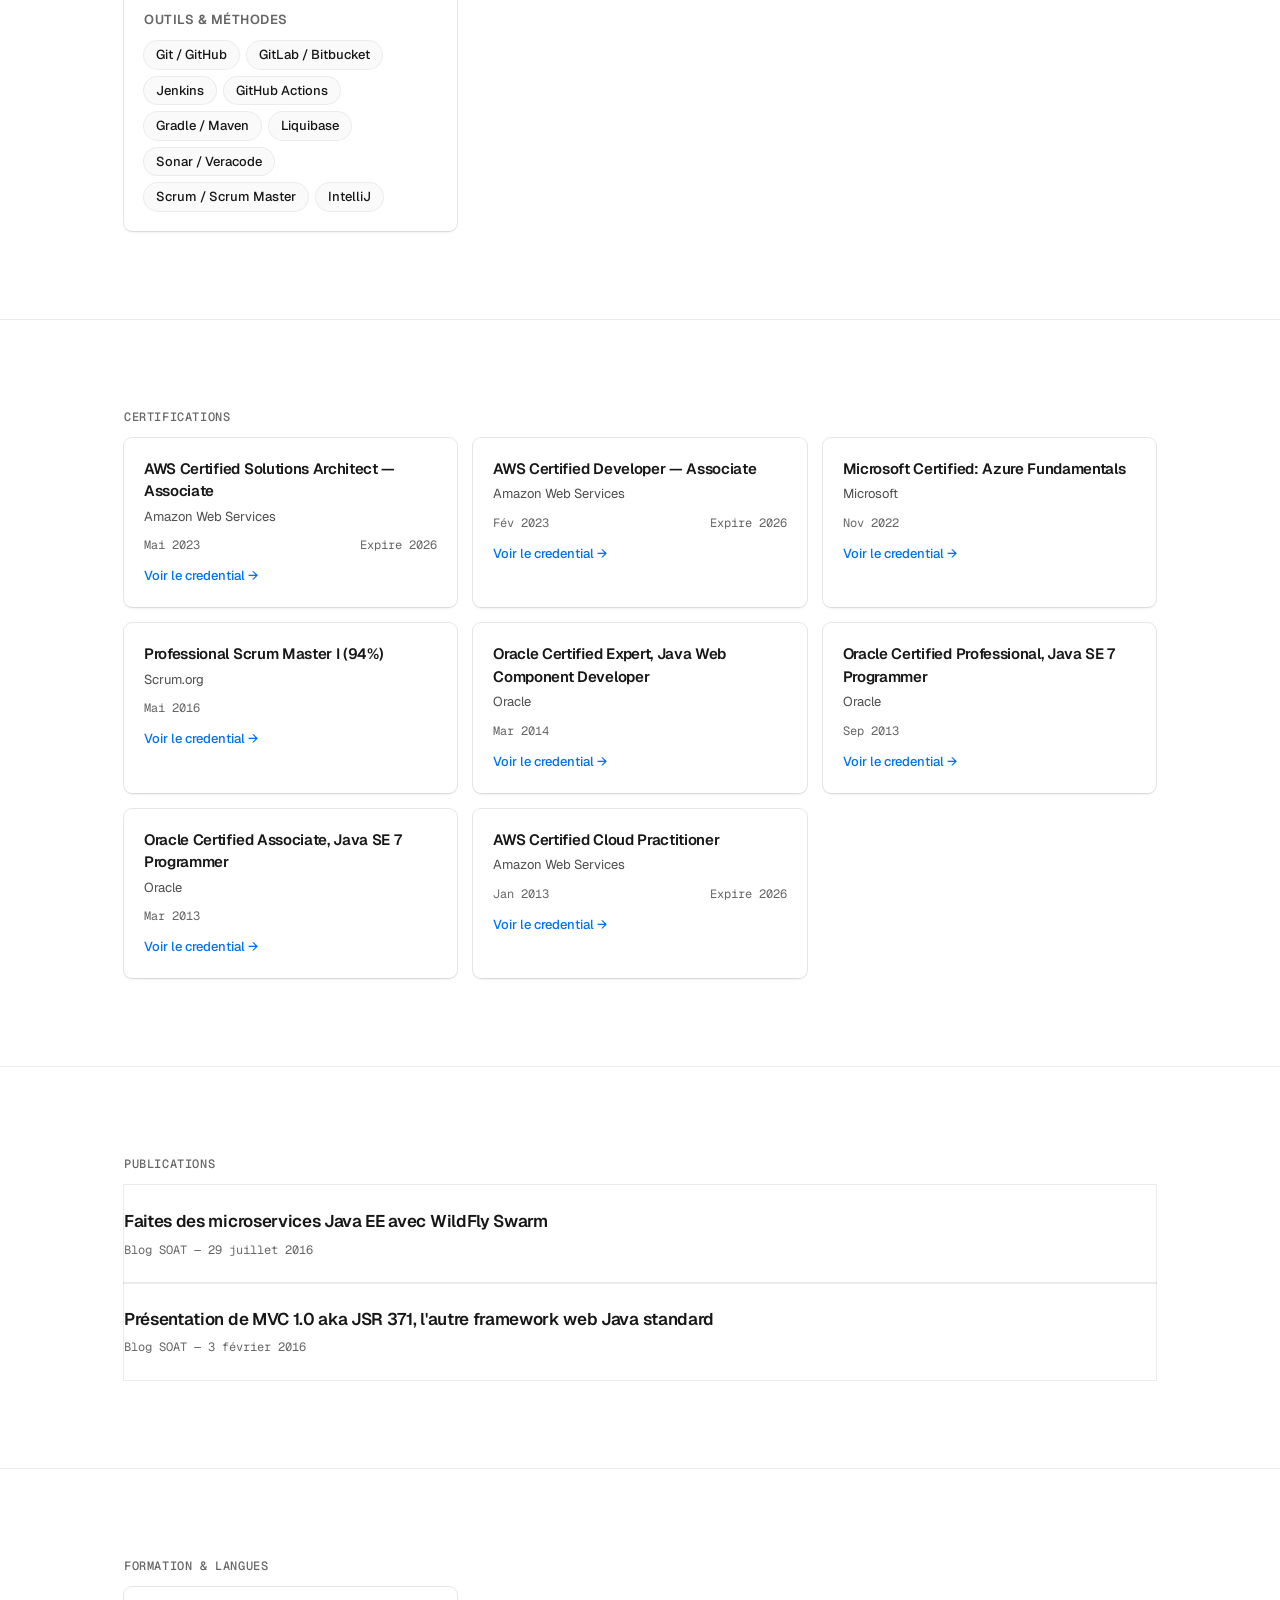
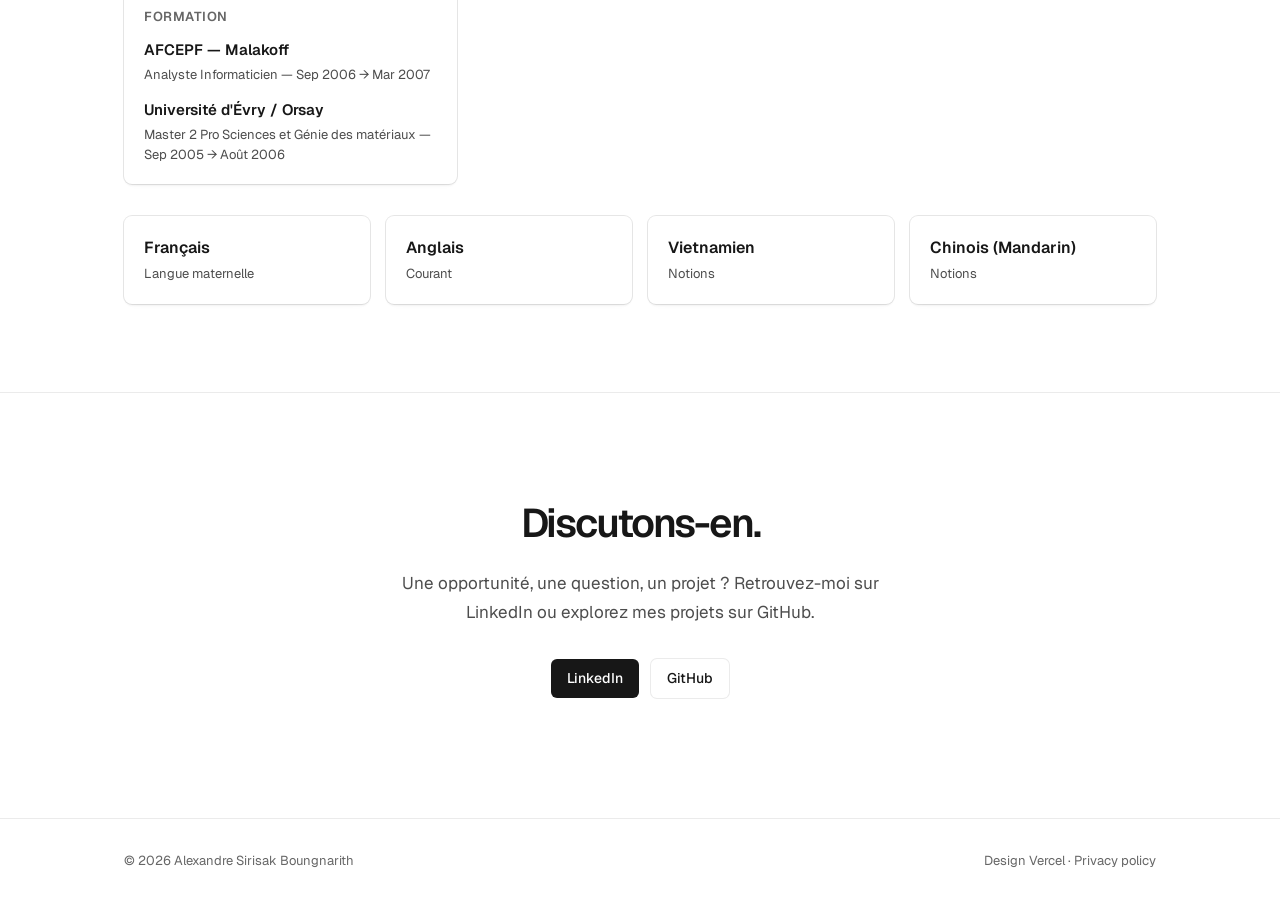
==== commit 4088421b: "À propos : reformulation (flux énergétiques → flux)" ====
--- a/index.html
+++ b/index.html
@@ -466,7 +466,7 @@
           <p>Mon parcours couvre le backend Java (Spring, Spring Boot, Spring Batch), le front-end (Angular,
           Ember.js, AngularJS), l'intégration de flux (Kafka, Spring Batch), le cloud (AWS, Azure) et le
           leadership d'équipe agile en tant que Scrum Master.</p>
-          <p>J'ai travaillé sur des projets critiques : applications de gestion des flux énergétiques (GRDF, Enedis),
+          <p>J'ai travaillé sur des projets critiques : applications de gestion des flux (GRDF, Enedis),
           migrations cloud AWS, systèmes de facturation et plateformes documentaires — dans des secteurs variés
           (énergie, télécoms, droits d'auteur, immobilier).</p>
         </div>
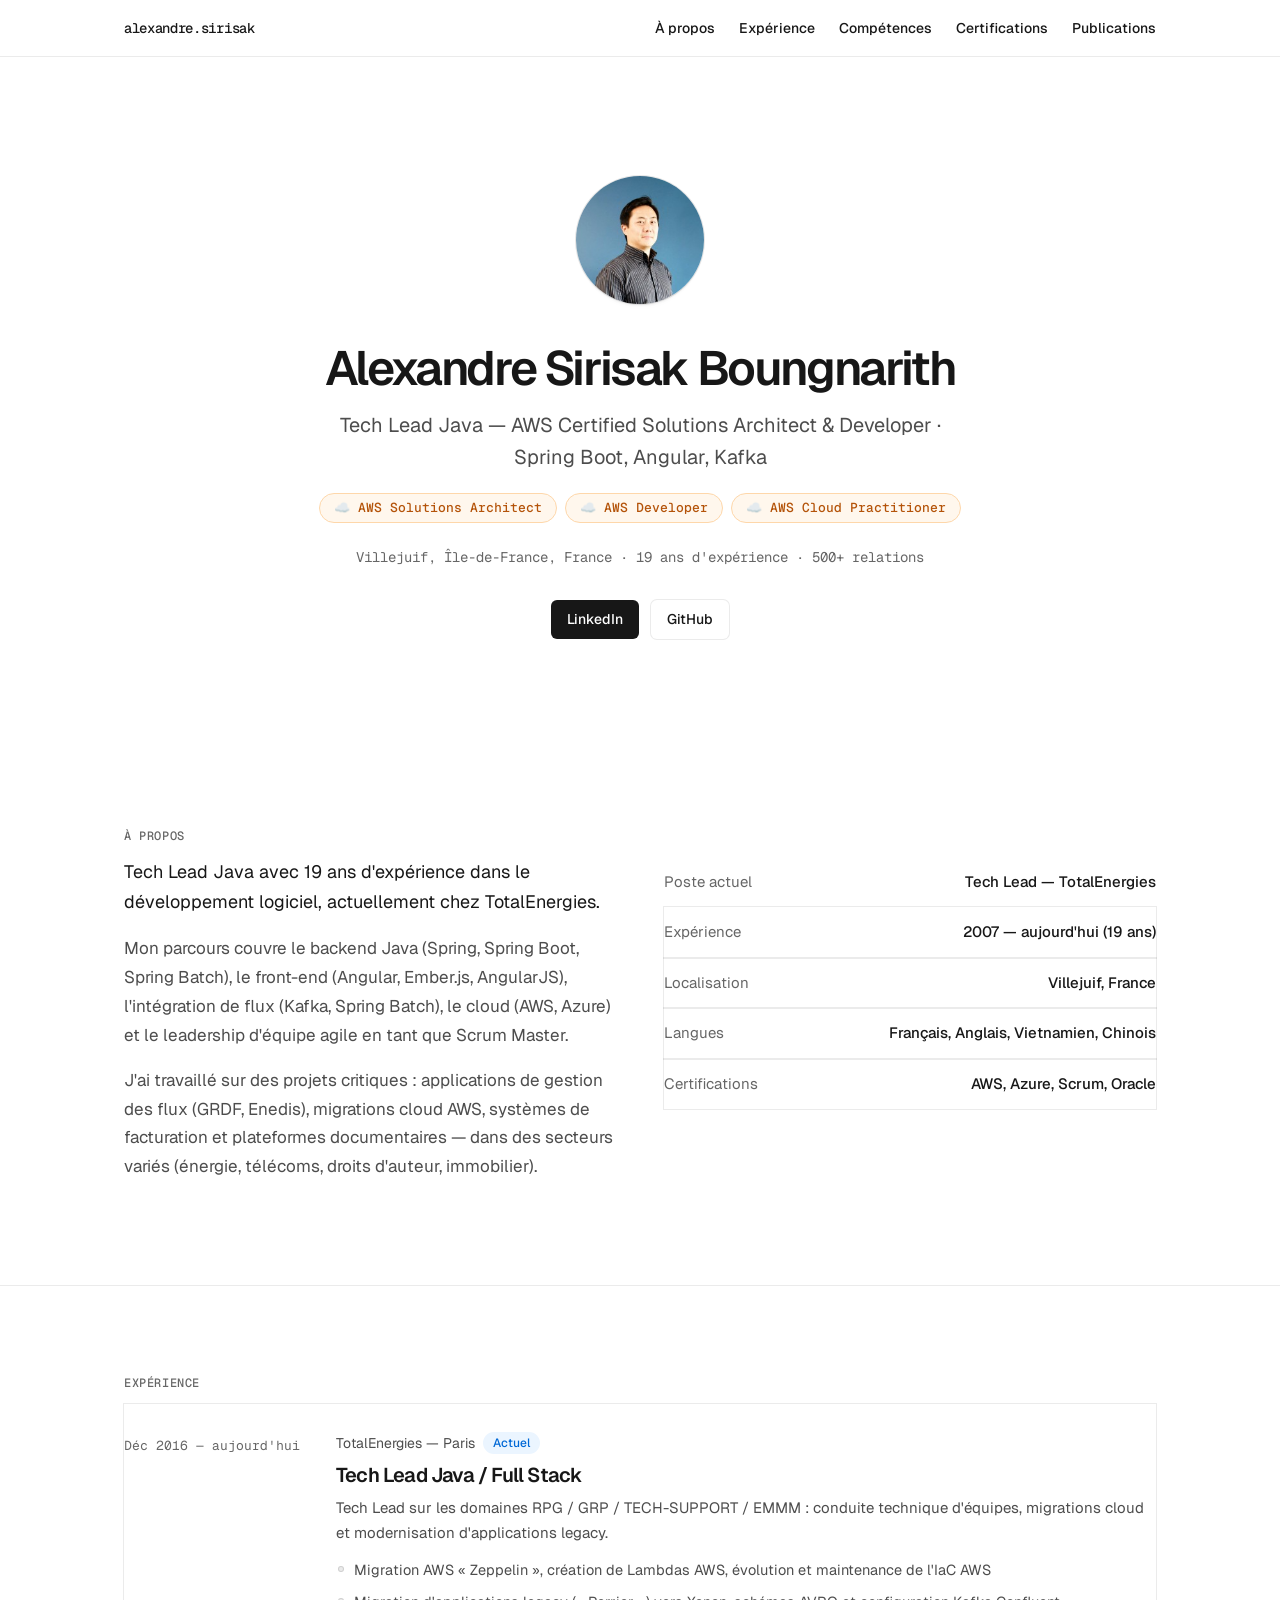
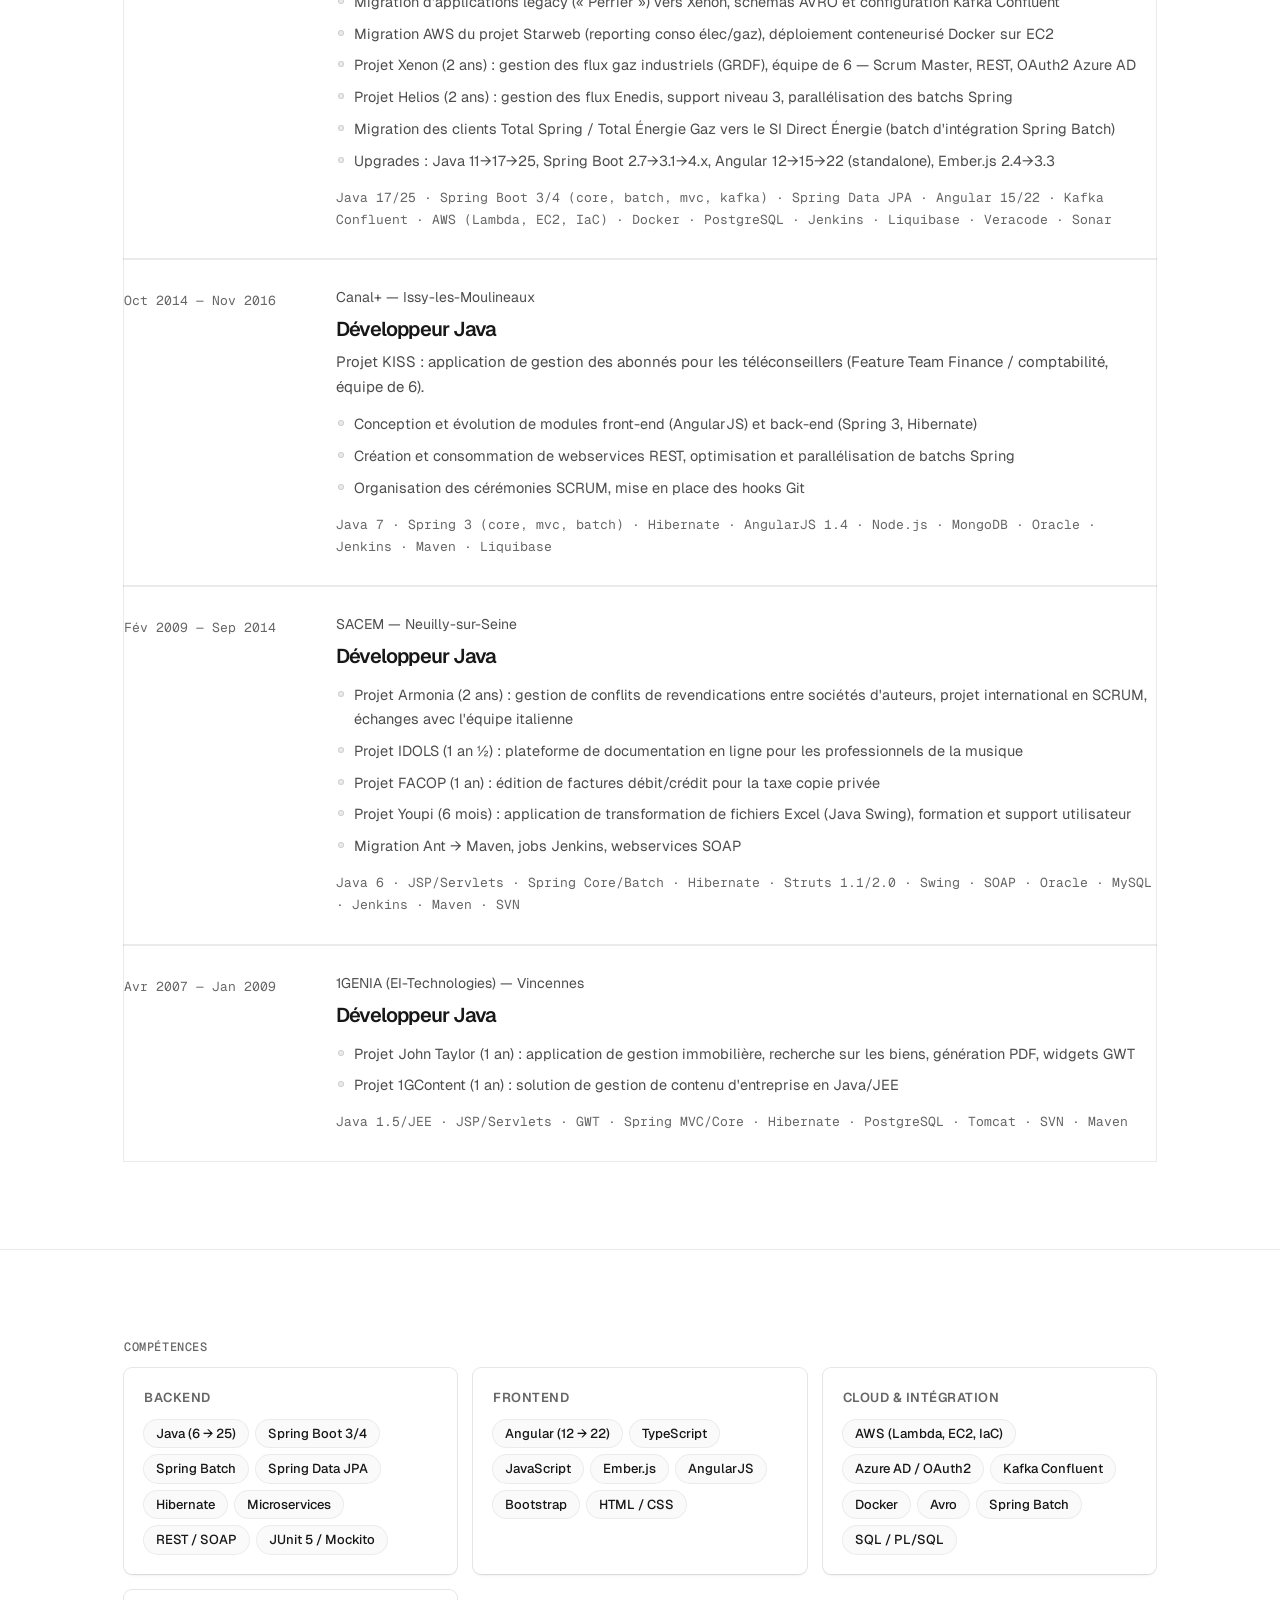
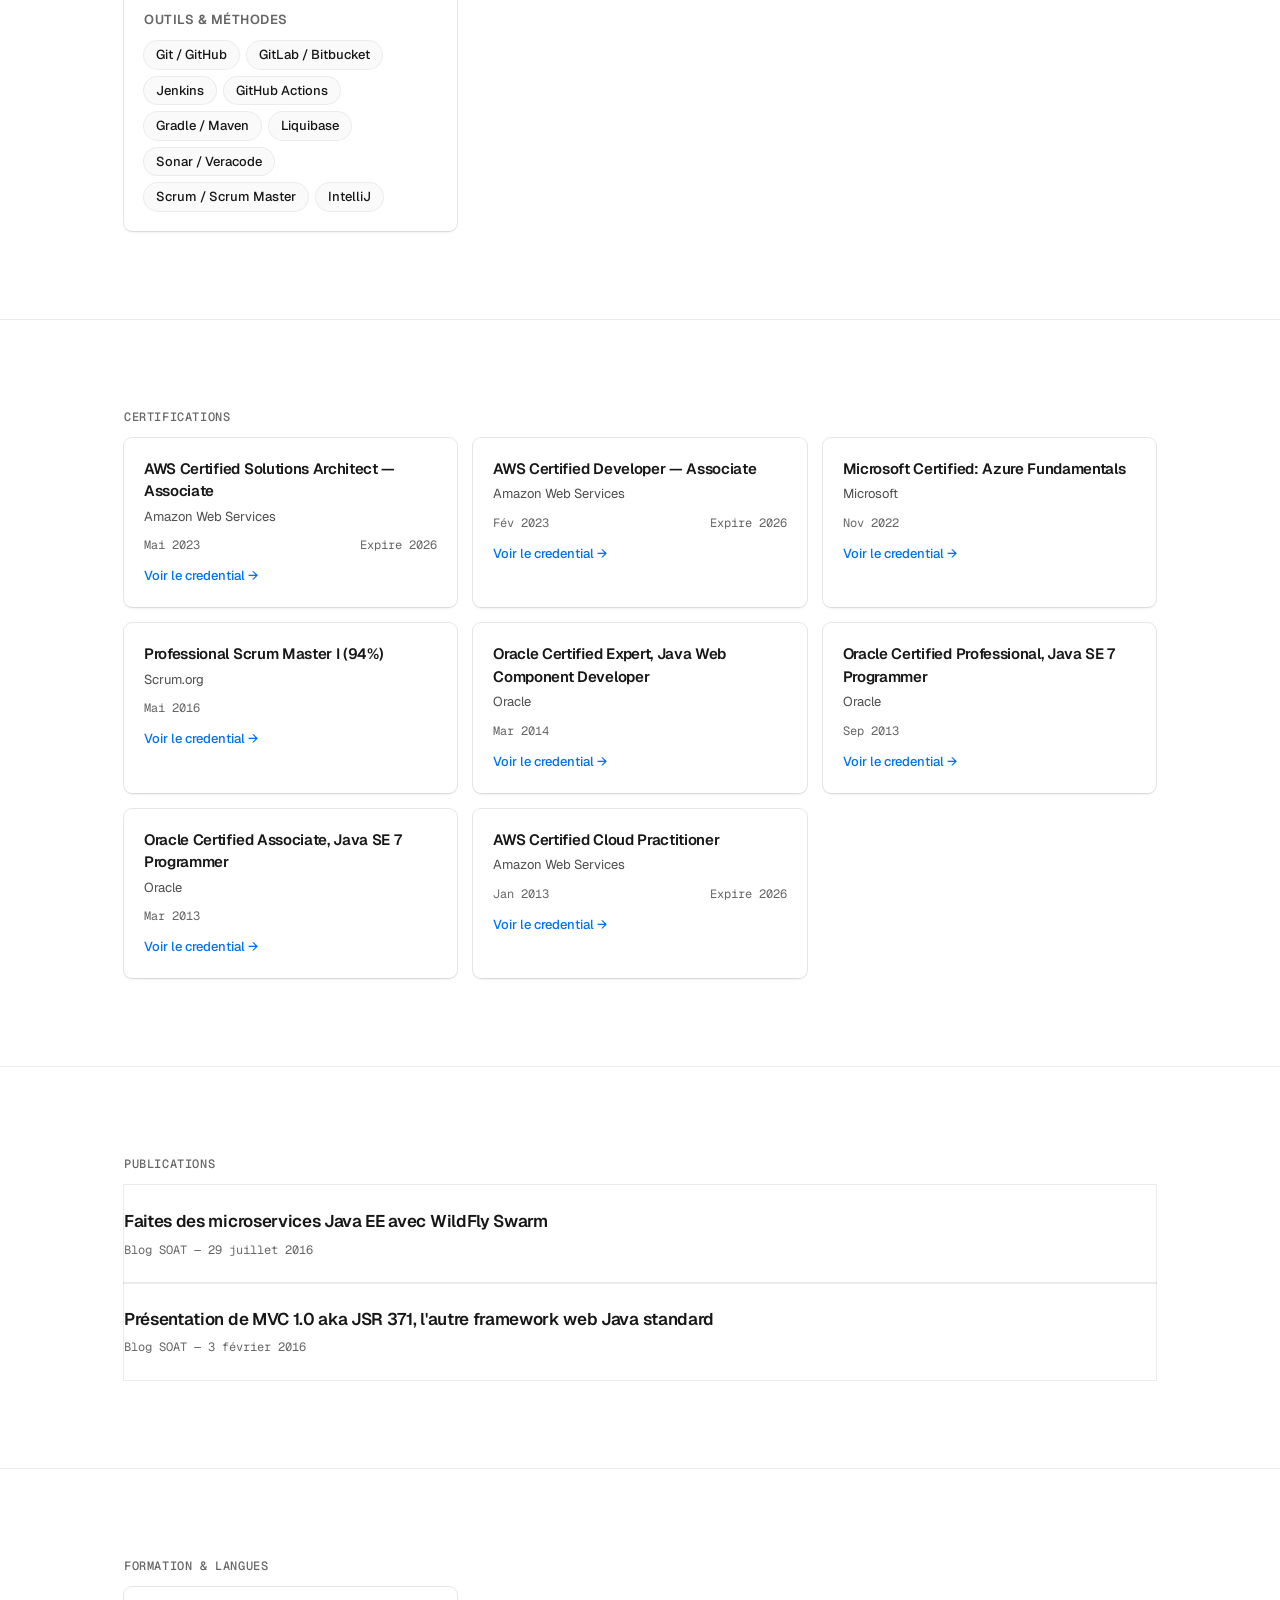
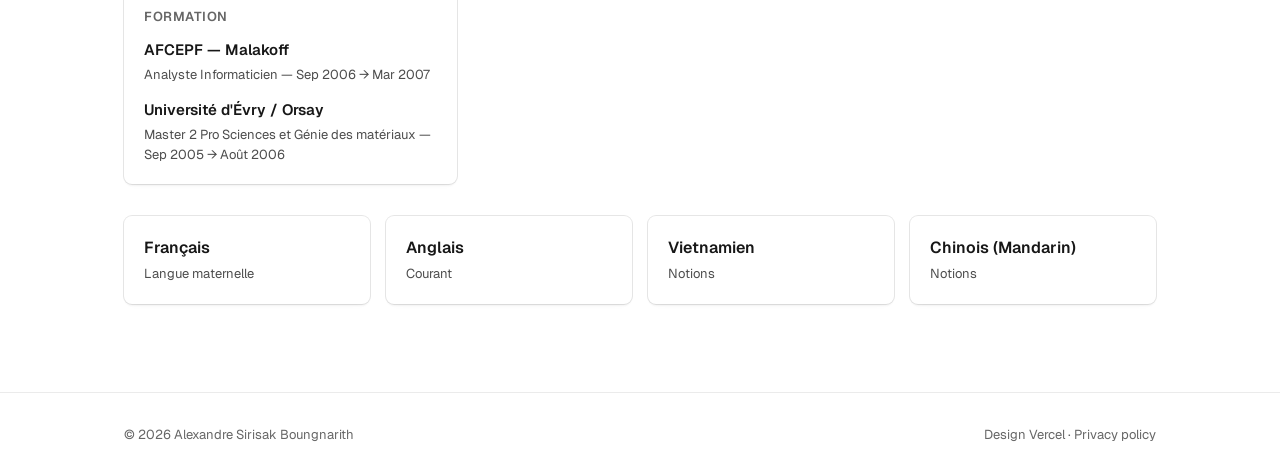
==== commit d254acfe: "Suppression de la section contact 'Discutons-en' (section, nav, bouton hero, CSS)" ====
--- a/index.html
+++ b/index.html
@@ -5,7 +5,8 @@
   <meta name="viewport" content="width=device-width, initial-scale=1.0" />
   <title>Alexandre Sirisak Boungnarith — Tech Lead Java, AWS Certified Solutions Architect</title>
   <meta name="description" content="Tech Lead Java, AWS Certified Solutions Architect & Developer chez TotalEnergies. Java, Spring Boot, Angular, AWS, Kafka. Villejuif, Île-de-France." />
-  <link rel="icon" href="/favicon.ico" />
+  <link rel="icon" href="/favicon.ico" sizes="any" />
+  <link rel="icon" type="image/png" href="/favicon.png" />
   <link rel="preconnect" href="https://fonts.googleapis.com" />
   <link rel="preconnect" href="https://fonts.gstatic.com" crossorigin />
   <link href="https://fonts.googleapis.com/css2?family=Geist:wght@300;400;500;600&family=Geist+Mono:wght@400;500&display=swap" rel="stylesheet" />
@@ -369,25 +370,6 @@
     .lang-name { font-size: 16px; font-weight: 600; margin-bottom: 4px; }
     .lang-level { font-size: 13px; color: var(--text-secondary); }
 
-    /* ============ CONTACT ============ */
-    .contact {
-      text-align: center;
-      padding: 100px 0 120px;
-    }
-    .contact h2 {
-      font-size: 40px;
-      font-weight: 600;
-      letter-spacing: -2px;
-      margin-bottom: 16px;
-    }
-    .contact p {
-      font-size: 17px;
-      color: var(--text-secondary);
-      max-width: 520px;
-      margin: 0 auto 32px;
-      line-height: 1.7;
-    }
-
     /* ============ FOOTER ============ */
     .footer {
       border-top: 1px solid var(--gray-100);
@@ -418,7 +400,6 @@
       .exp-item { grid-template-columns: 1fr; gap: 8px; }
       .nav-links { display: none; }
       .nav-inner { height: 52px; }
-      .contact h2 { font-size: 32px; letter-spacing: -1.6px; }
     }
   </style>
 </head>
@@ -433,7 +414,7 @@
         <li><a href="#experience">Expérience</a></li>
         <li><a href="#competences">Compétences</a></li>
         <li><a href="#certifications">Certifications</a></li>
-        <li><a class="nav-cta" href="#contact">Contact</a></li>
+        <li><a href="#publications">Publications</a></li>
       </ul>
     </div>
   </nav>
@@ -452,7 +433,6 @@
     <div class="hero-actions">
       <a class="btn btn-dark" href="https://www.linkedin.com/in/alexandre-sirisak-boungnarith/" target="_blank" rel="noopener">LinkedIn</a>
       <a class="btn btn-ghost" href="https://github.com/sirijiji" target="_blank" rel="noopener">GitHub</a>
-      <a class="btn btn-ghost" href="#contact">Me contacter</a>
     </div>
   </header>
 
@@ -727,18 +707,6 @@
     </div>
   </section>
 
-  <!-- CONTACT -->
-  <section class="contact" id="contact">
-    <div class="container">
-      <h2>Discutons-en.</h2>
-      <p>Une opportunité, une question, un projet ? Retrouvez-moi sur LinkedIn ou explorez mes projets sur GitHub.</p>
-      <div class="hero-actions">
-        <a class="btn btn-dark" href="https://www.linkedin.com/in/alexandre-sirisak-boungnarith/" target="_blank" rel="noopener">LinkedIn</a>
-        <a class="btn btn-ghost" href="https://github.com/sirijiji" target="_blank" rel="noopener">GitHub</a>
-      </div>
-    </div>
-  </section>
-
   <!-- FOOTER -->
   <footer class="footer">
     <div class="footer-inner">
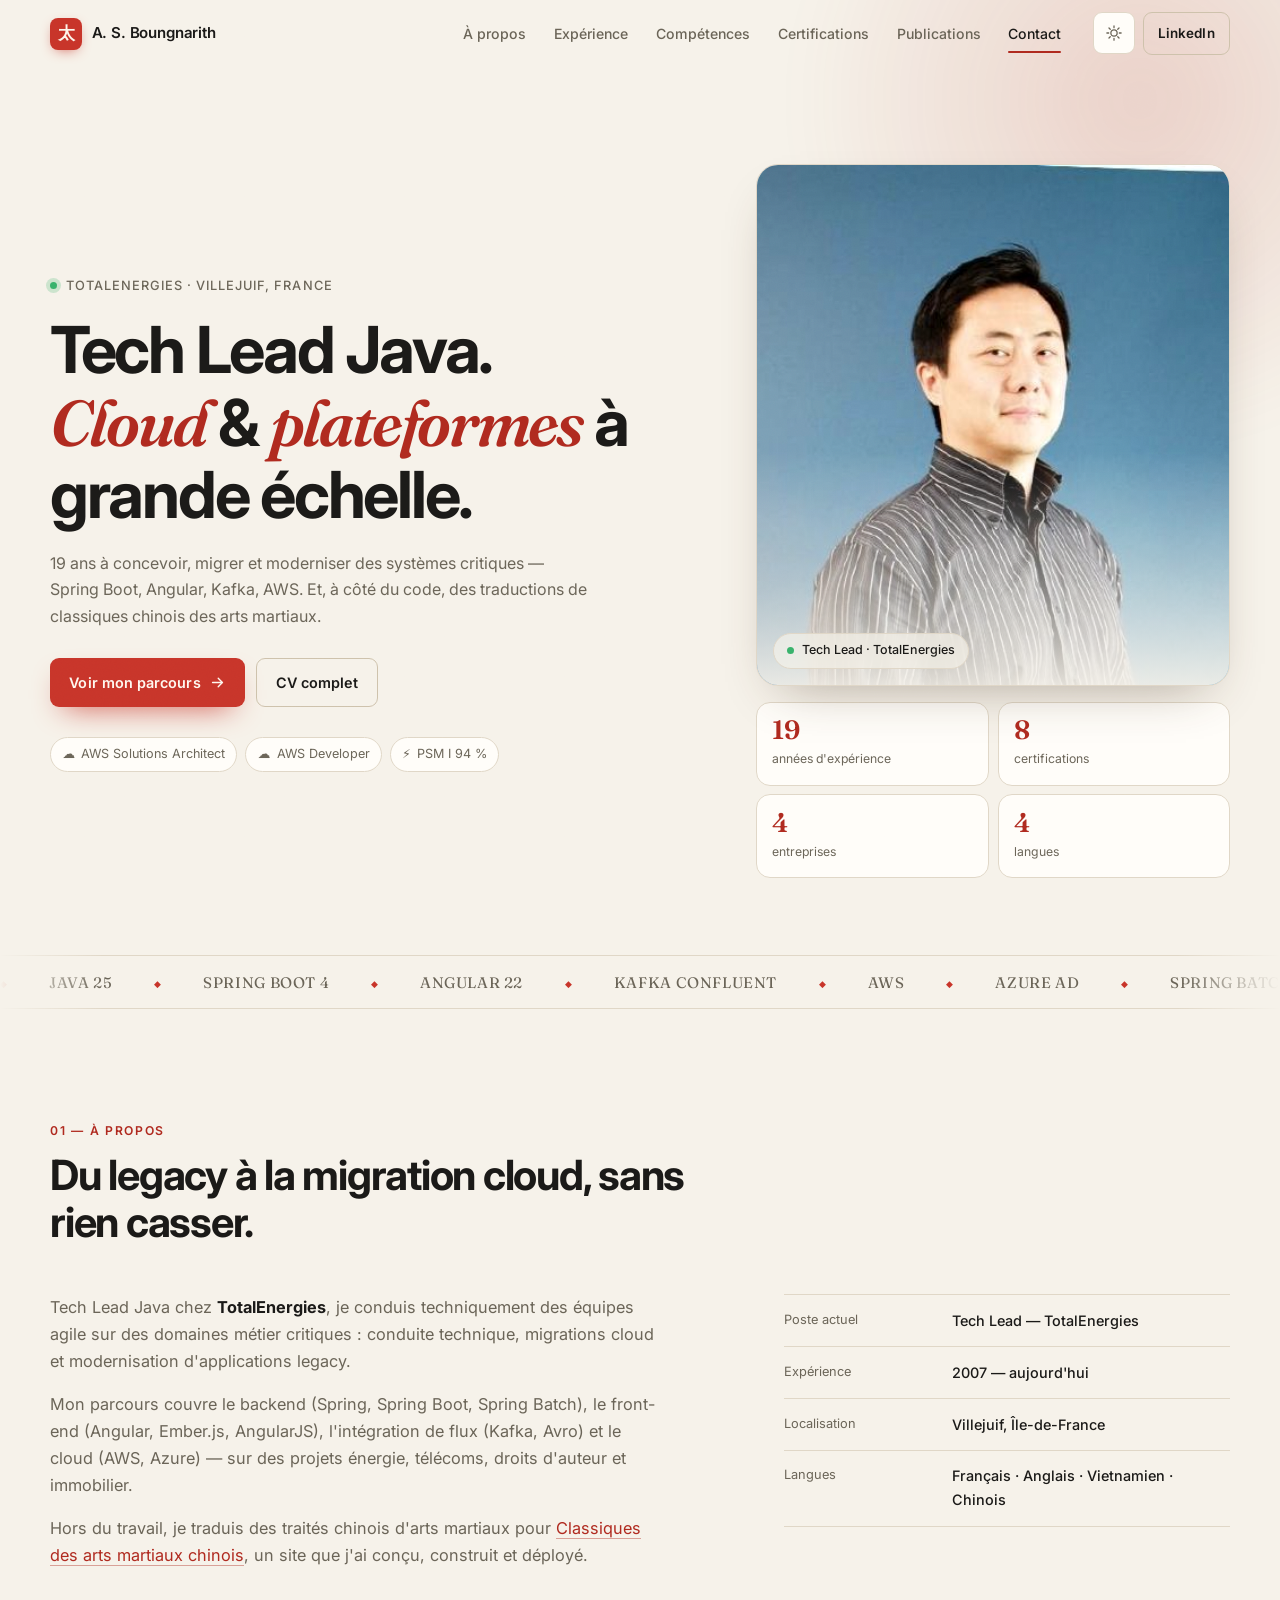
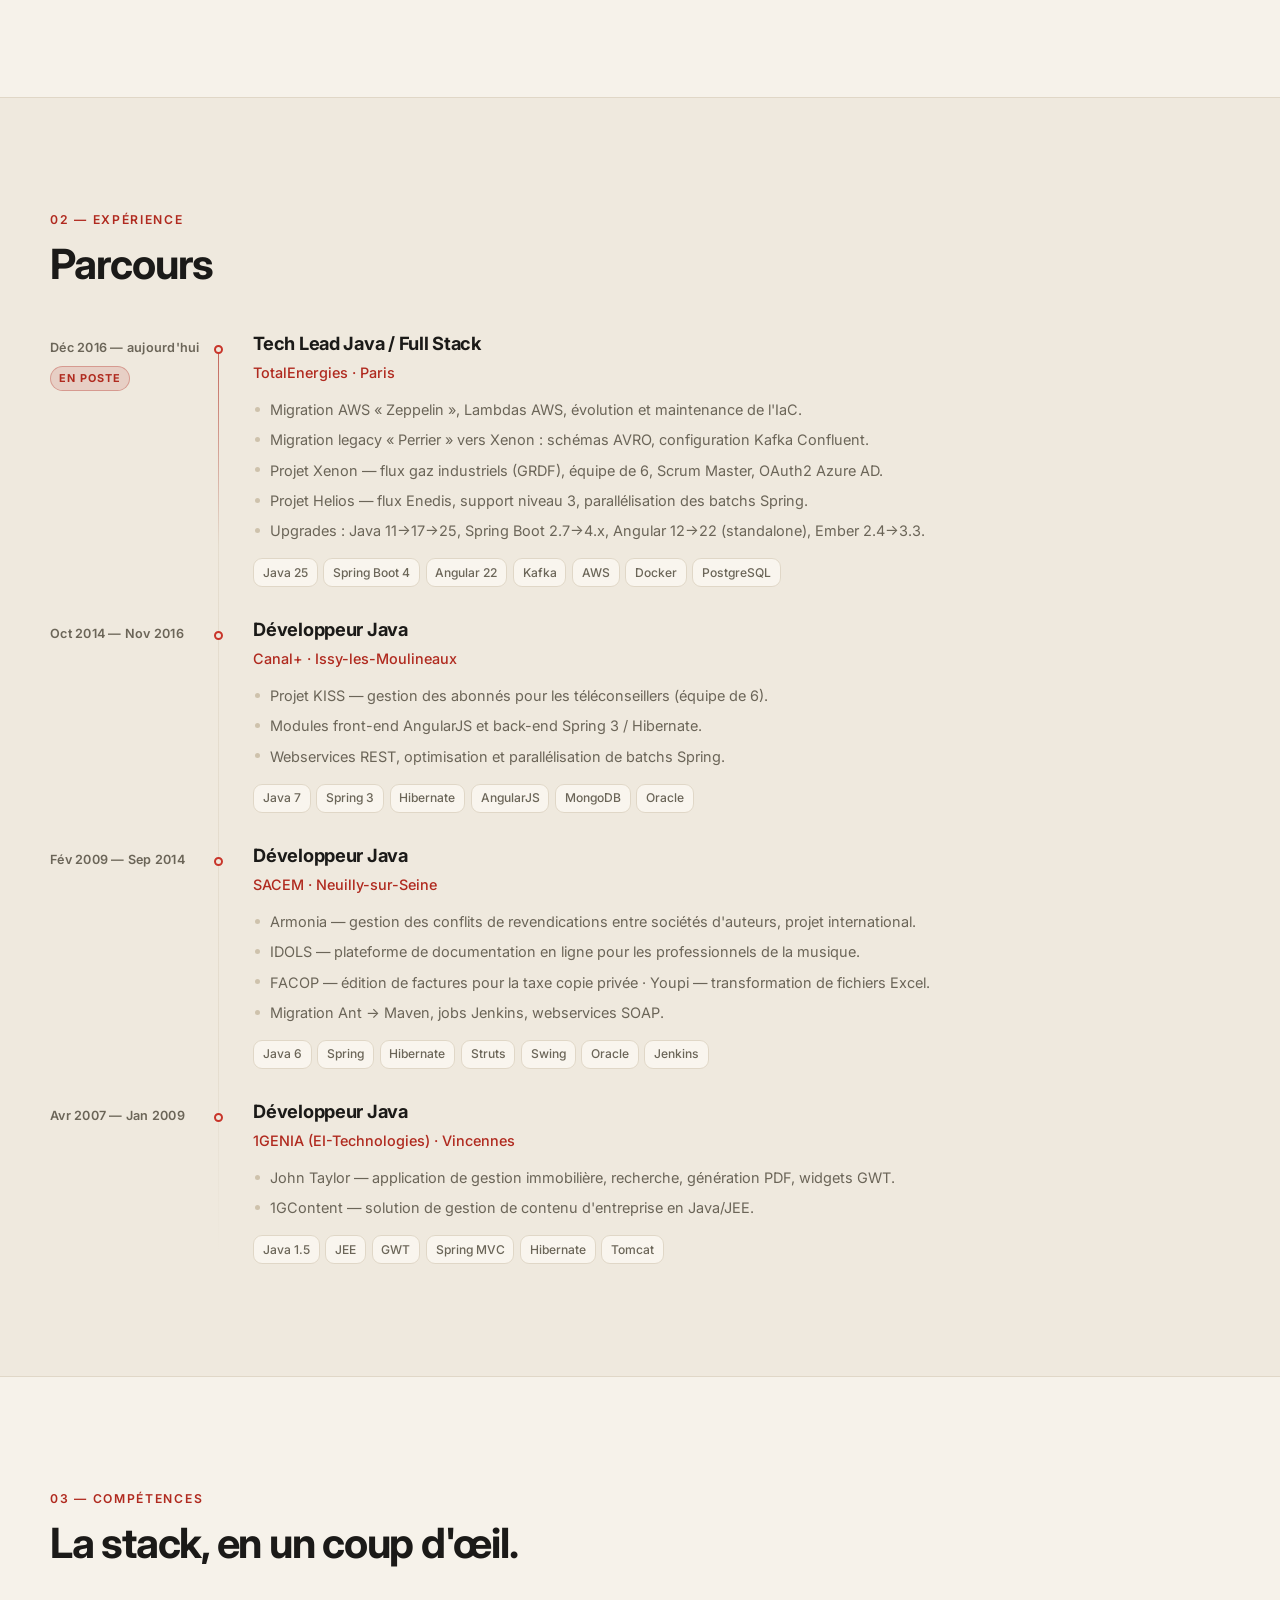
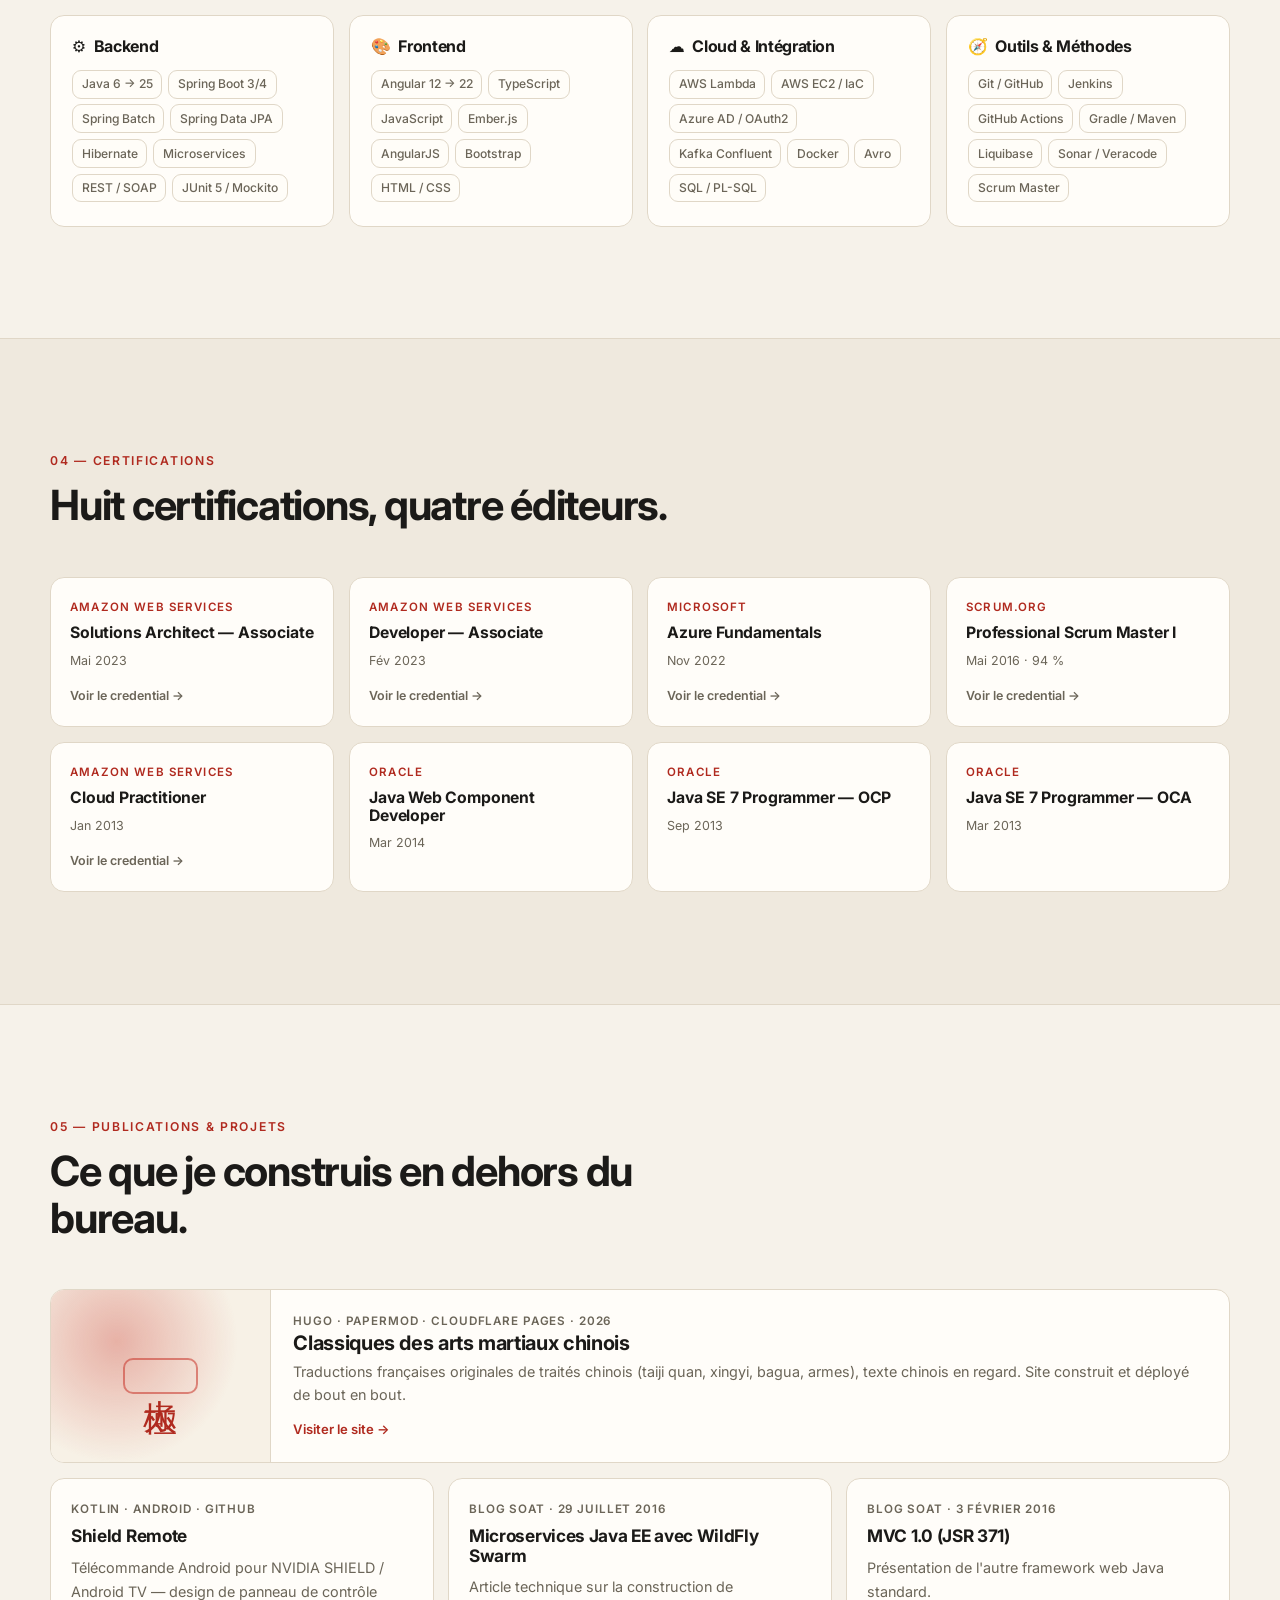
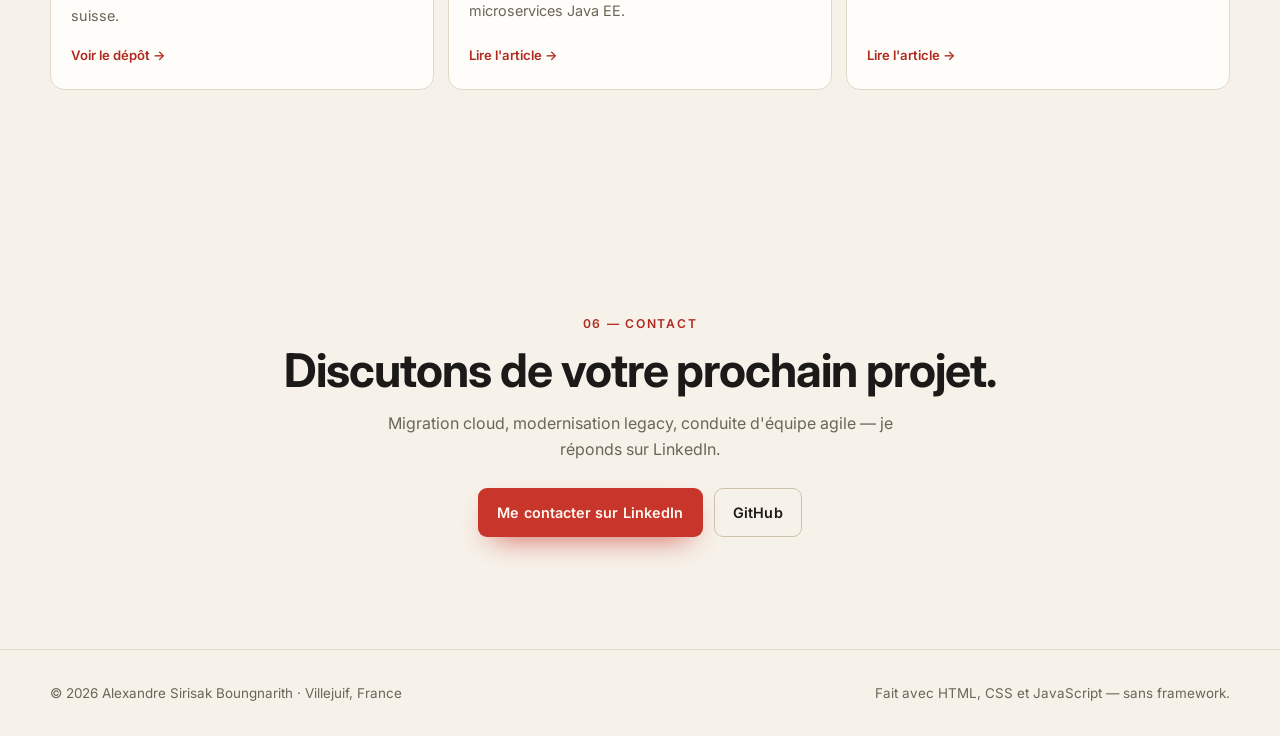
==== commit 384bde60: "Refonte du site : nouveau portfolio (HTML/CSS/JS, themes clair/sombre, responsive) - nouvelle page d" ====
--- a/index.html
+++ b/index.html
@@ -1,719 +1,427 @@
 <!DOCTYPE html>
-<html lang="fr" dir="auto">
+<html lang="fr" data-theme="dark">
 <head>
   <meta charset="UTF-8" />
   <meta name="viewport" content="width=device-width, initial-scale=1.0" />
-  <title>Alexandre Sirisak Boungnarith — Tech Lead Java, AWS Certified Solutions Architect</title>
-  <meta name="description" content="Tech Lead Java, AWS Certified Solutions Architect & Developer chez TotalEnergies. Java, Spring Boot, Angular, AWS, Kafka. Villejuif, Île-de-France." />
-  <link rel="icon" href="/favicon.ico" sizes="any" />
-  <link rel="icon" type="image/png" href="/favicon.png" />
+  <title>Alexandre Sirisak Boungnarith — Tech Lead Java · AWS Solutions Architect</title>
+  <meta name="description" content="Tech Lead Java chez TotalEnergies, 19 ans d'expérience. Spring Boot, Angular, Kafka, AWS. Traductions de classiques chinois des arts martiaux." />
+  <meta name="theme-color" content="#0b0c0f" />
+
+  <meta property="og:type" content="website" />
+  <meta property="og:title" content="Alexandre Sirisak Boungnarith — Tech Lead Java" />
+  <meta property="og:description" content="19 ans d'expérience : Spring Boot, Angular, Kafka, AWS. Migrations cloud et modernisation d'applications legacy." />
+  <meta property="og:image" content="https://sirijiji.github.io/profile.jpg" />
+  <meta name="twitter:card" content="summary" />
+  <meta name="author" content="Alexandre Sirisak Boungnarith" />
+  <link rel="canonical" href="https://sirijiji.github.io/" />
+
   <link rel="preconnect" href="https://fonts.googleapis.com" />
   <link rel="preconnect" href="https://fonts.gstatic.com" crossorigin />
-  <link href="https://fonts.googleapis.com/css2?family=Geist:wght@300;400;500;600&family=Geist+Mono:wght@400;500&display=swap" rel="stylesheet" />
-  <style>
-    :root {
-      --bg: #ffffff;
-      --text: #171717;
-      --text-secondary: #4d4d4d;
-      --text-tertiary: #666666;
-      --gray-100: #ebebeb;
-      --gray-50: #fafafa;
-      --link-blue: #0072f5;
-      --focus-blue: hsla(212, 100%, 48%, 1);
-      --shadow-border: rgba(0, 0, 0, 0.08) 0px 0px 0px 1px;
-      --shadow-card: rgba(0, 0, 0, 0.08) 0px 0px 0px 1px, rgba(0, 0, 0, 0.04) 0px 2px 2px, rgba(0, 0, 0, 0.04) 0px 8px 8px -8px, #fafafa 0px 0px 0px 1px;
-      --radius: 8px;
-    }
-
-    * { margin: 0; padding: 0; box-sizing: border-box; }
-
-    html { scroll-behavior: smooth; }
-
-    body {
-      font-family: 'Geist', system-ui, -apple-system, 'Segoe UI', Roboto, sans-serif;
-      background: var(--bg);
-      color: var(--text);
-      font-feature-settings: "liga";
-      line-height: 1.5;
-      -webkit-font-smoothing: antialiased;
-    }
-
-    a { color: var(--link-blue); text-decoration: none; }
-    a:hover { text-decoration: underline; }
-
-    /* ============ NAV ============ */
-    .nav {
-      position: sticky;
-      top: 0;
-      z-index: 50;
-      background: rgba(255, 255, 255, 0.85);
-      backdrop-filter: blur(12px);
-      box-shadow: var(--shadow-border);
-    }
-    .nav-inner {
-      max-width: 1080px;
-      margin: 0 auto;
-      padding: 0 24px;
-      height: 56px;
-      display: flex;
-      align-items: center;
-      justify-content: space-between;
-    }
-    .nav-logo {
-      font-size: 14px;
-      font-weight: 500;
-      color: var(--text);
-      letter-spacing: -0.32px;
-      font-family: 'Geist Mono', monospace;
-    }
-    .nav-logo:hover { text-decoration: none; }
-    .nav-links {
-      display: flex;
-      gap: 24px;
-      list-style: none;
-      align-items: center;
-    }
-    .nav-links a {
-      font-size: 14px;
-      font-weight: 500;
-      color: var(--text);
-    }
-    .nav-links a:hover { text-decoration: none; color: var(--text-secondary); }
-    .nav-cta {
-      background: var(--text);
-      color: #fff !important;
-      border-radius: 6px;
-      padding: 8px 14px;
-      font-size: 14px;
-      font-weight: 500;
-    }
-    .nav-cta:hover { text-decoration: none; opacity: 0.85; }
-
-    /* ============ LAYOUT ============ */
-    .container {
-      max-width: 1080px;
-      margin: 0 auto;
-      padding: 0 24px;
-    }
-    section { padding: 88px 0; }
-    section + section { border-top: 1px solid var(--gray-100); }
-
-    .mono-label {
-      font-family: 'Geist Mono', monospace;
-      font-size: 12px;
-      font-weight: 500;
-      text-transform: uppercase;
-      letter-spacing: 0.05em;
-      color: var(--text-tertiary);
-      margin-bottom: 12px;
-      display: block;
-    }
-
-    /* ============ HERO ============ */
-    .hero {
-      padding: 120px 0 100px;
-      text-align: center;
-    }
-    .avatar {
-      width: 128px;
-      height: 128px;
-      border-radius: 50%;
-      object-fit: cover;
-      box-shadow: var(--shadow-card);
-      margin-bottom: 32px;
-    }
-    .hero h1 {
-      font-size: 48px;
-      font-weight: 600;
-      letter-spacing: -2.4px;
-      line-height: 1.05;
-      margin-bottom: 16px;
-    }
-    .hero .role {
-      font-size: 20px;
-      font-weight: 400;
-      color: var(--text-secondary);
-      line-height: 1.6;
-      max-width: 640px;
-      margin: 0 auto 20px;
-    }
-    .hero .meta {
-      font-size: 14px;
-      color: var(--text-tertiary);
-      font-family: 'Geist Mono', monospace;
-      margin-bottom: 32px;
-    }
-    .hero-badges {
-      display: flex;
-      gap: 8px;
-      justify-content: center;
-      flex-wrap: wrap;
-      margin-bottom: 24px;
-    }
-    .hero-badge {
-      background: #fff7ed;
-      color: #b45309;
-      border: 1px solid #fed7aa;
-      border-radius: 9999px;
-      padding: 4px 14px;
-      font-size: 13px;
-      font-weight: 500;
-      font-family: 'Geist Mono', monospace;
-      transition: background 0.15s ease, box-shadow 0.15s ease;
-    }
-    a.hero-badge:hover {
-      background: #ffedd5;
-      box-shadow: var(--shadow-border);
-      text-decoration: none;
-    }
-    .hero-actions {
-      display: flex;
-      gap: 12px;
-      justify-content: center;
-      flex-wrap: wrap;
-    }
-    .btn {
-      display: inline-block;
-      font-size: 14px;
-      font-weight: 500;
-      border-radius: 6px;
-      padding: 9px 16px;
-      cursor: pointer;
-    }
-    .btn-dark { background: var(--text); color: #fff; }
-    .btn-dark:hover { text-decoration: none; opacity: 0.85; }
-    .btn-ghost {
-      background: #fff;
-      color: var(--text);
-      box-shadow: rgb(235, 235, 235) 0px 0px 0px 1px;
-    }
-    .btn-ghost:hover { text-decoration: none; background: var(--gray-50); }
-
-    /* ============ ABOUT ============ */
-    .about-grid {
-      display: grid;
-      grid-template-columns: 1fr 1fr;
-      gap: 48px;
-      align-items: start;
-    }
-    .about-text p {
-      font-size: 17px;
-      color: var(--text-secondary);
-      line-height: 1.7;
-      margin-bottom: 16px;
-    }
-    .about-text p:first-child { color: var(--text); font-size: 18px; }
-    .facts { list-style: none; }
-    .facts li {
-      display: flex;
-      justify-content: space-between;
-      gap: 16px;
-      padding: 14px 0;
-      box-shadow: var(--shadow-border);
-      font-size: 15px;
-    }
-    .facts li:first-child { box-shadow: none; }
-    .facts .k { color: var(--text-tertiary); }
-    .facts .v { font-weight: 500; text-align: right; }
-
-    /* ============ EXPERIENCE ============ */
-    .exp-item {
-      display: grid;
-      grid-template-columns: 180px 1fr;
-      gap: 32px;
-      padding: 28px 0;
-      box-shadow: var(--shadow-border);
-    }
-    .exp-item:first-child { box-shadow: none; }
-    .exp-period {
-      font-family: 'Geist Mono', monospace;
-      font-size: 13px;
-      color: var(--text-tertiary);
-      padding-top: 4px;
-    }
-    .exp-org {
-      font-size: 14px;
-      color: var(--text-secondary);
-      margin-bottom: 6px;
-      display: flex;
-      align-items: center;
-      gap: 8px;
-      flex-wrap: wrap;
-    }
-    .exp-org .pill {
-      background: #ebf5ff;
-      color: #0068d6;
-      border-radius: 9999px;
-      padding: 2px 10px;
-      font-size: 12px;
-      font-weight: 500;
-    }
-    .exp-title { font-size: 20px; font-weight: 600; letter-spacing: -0.8px; margin-bottom: 6px; }
-    .exp-desc { font-size: 15px; color: var(--text-secondary); line-height: 1.65; }
-    .exp-desc ul { list-style: none; margin-top: 8px; }
-    .exp-desc li {
-      padding: 4px 0 4px 18px;
-      position: relative;
-      font-size: 14.5px;
-    }
-    .exp-desc li::before {
-      content: "";
-      position: absolute;
-      left: 2px;
-      top: 12px;
-      width: 6px;
-      height: 6px;
-      border-radius: 50%;
-      background: var(--gray-100);
-      box-shadow: inset 0 0 0 1px rgba(0,0,0,0.12);
-    }
-    .exp-stack {
-      margin-top: 10px;
-      font-size: 13px;
-      color: var(--text-tertiary);
-      font-family: 'Geist Mono', monospace;
-      line-height: 1.7;
-    }
-
-    /* ============ CERTS ============ */
-    .certs-grid {
-      display: grid;
-      grid-template-columns: repeat(auto-fill, minmax(320px, 1fr));
-      gap: 16px;
-    }
-    .cert-card {
-      background: #fff;
-      border-radius: var(--radius);
-      padding: 20px;
-      box-shadow: var(--shadow-card);
-      transition: box-shadow 0.2s ease;
-    }
-    .cert-card:hover { box-shadow: rgba(0,0,0,0.08) 0px 0px 0px 1px, rgba(0,0,0,0.06) 0px 4px 12px; }
-    .cert-name { font-size: 15px; font-weight: 600; letter-spacing: -0.32px; margin-bottom: 4px; }
-    .cert-org { font-size: 13px; color: var(--text-secondary); margin-bottom: 10px; }
-    .cert-meta {
-      font-family: 'Geist Mono', monospace;
-      font-size: 12px;
-      color: var(--text-tertiary);
-      display: flex;
-      justify-content: space-between;
-      gap: 8px;
-      flex-wrap: wrap;
-    }
-    .cert-link {
-      display: inline-block;
-      margin-top: 12px;
-      font-size: 13px;
-      font-weight: 500;
-      color: var(--link-blue);
-    }
-    .cert-link:hover { text-decoration: underline; }
-
-    /* ============ SKILLS ============ */
-    .skills-grid {
-      display: grid;
-      grid-template-columns: repeat(auto-fill, minmax(320px, 1fr));
-      gap: 16px;
-    }
-    .skill-card {
-      background: #fff;
-      border-radius: var(--radius);
-      padding: 20px;
-      box-shadow: var(--shadow-card);
-    }
-    .skill-cat {
-      font-size: 13px;
-      font-weight: 600;
-      text-transform: uppercase;
-      letter-spacing: 0.04em;
-      color: var(--text-tertiary);
-      margin-bottom: 12px;
-    }
-    .skill-tags { display: flex; flex-wrap: wrap; gap: 8px; }
-    .skill-tag {
-      background: var(--gray-50);
-      box-shadow: var(--shadow-border);
-      border-radius: 9999px;
-      padding: 4px 12px;
-      font-size: 13px;
-      font-weight: 500;
-      color: var(--text);
-    }
-
-    /* ============ PUBLICATIONS ============ */
-    .pub-item {
-      padding: 24px 0;
-      box-shadow: var(--shadow-border);
-    }
-    .pub-item:first-child { box-shadow: none; }
-    .pub-title { font-size: 17px; font-weight: 600; letter-spacing: -0.32px; margin-bottom: 6px; }
-    .pub-title a { color: var(--text); }
-    .pub-title a:hover { color: var(--link-blue); text-decoration: none; }
-    .pub-meta {
-      font-family: 'Geist Mono', monospace;
-      font-size: 12px;
-      color: var(--text-tertiary);
-    }
-
-    /* ============ EDUCATION / LANGUAGES ============ */
-    .lang-grid {
-      display: grid;
-      grid-template-columns: repeat(auto-fill, minmax(240px, 1fr));
-      gap: 16px;
-    }
-    .lang-card {
-      background: #fff;
-      border-radius: var(--radius);
-      padding: 20px;
-      box-shadow: var(--shadow-card);
-    }
-    .lang-name { font-size: 16px; font-weight: 600; margin-bottom: 4px; }
-    .lang-level { font-size: 13px; color: var(--text-secondary); }
-
-    /* ============ FOOTER ============ */
-    .footer {
-      border-top: 1px solid var(--gray-100);
-      padding: 32px 0;
-    }
-    .footer-inner {
-      max-width: 1080px;
-      margin: 0 auto;
-      padding: 0 24px;
-      display: flex;
-      justify-content: space-between;
-      align-items: center;
-      gap: 16px;
-      flex-wrap: wrap;
-      font-size: 13px;
-      color: var(--text-tertiary);
-    }
-    .footer a { color: var(--text-tertiary); }
-    .footer a:hover { color: var(--text); }
-
-    /* ============ RESPONSIVE ============ */
-    @media (max-width: 768px) {
-      section { padding: 64px 0; }
-      .hero { padding: 80px 0 64px; }
-      .hero h1 { font-size: 36px; letter-spacing: -1.8px; }
-      .hero .role { font-size: 18px; }
-      .about-grid { grid-template-columns: 1fr; gap: 32px; }
-      .exp-item { grid-template-columns: 1fr; gap: 8px; }
-      .nav-links { display: none; }
-      .nav-inner { height: 52px; }
-    }
-  </style>
+  <link href="https://fonts.googleapis.com/css2?family=Inter:wght@400;500;600;700&family=Fraunces:opsz,wght@9..144,400;9..144,600&display=swap" rel="stylesheet" />
+
+  <link rel="stylesheet" href="styles.css" />
+  <link rel="icon" href="/favicon.ico" sizes="any" />
+  <link rel="icon" href="/favicon.png" type="image/png" />
+  <link rel="apple-touch-icon" href="/favicon.png" />
 </head>
 <body>
-
-  <!-- NAV -->
-  <nav class="nav">
-    <div class="nav-inner">
-      <a class="nav-logo" href="#top">alexandre.sirisak</a>
-      <ul class="nav-links">
-        <li><a href="#apropos">À propos</a></li>
-        <li><a href="#experience">Expérience</a></li>
-        <li><a href="#competences">Compétences</a></li>
-        <li><a href="#certifications">Certifications</a></li>
-        <li><a href="#publications">Publications</a></li>
-      </ul>
+  <div class="grain" aria-hidden="true"></div>
+  <a class="skip-link" href="#main">Aller au contenu</a>
+
+  <header class="site-header" id="site-header">
+    <div class="container header-inner">
+      <a class="brand" href="#top" aria-label="Retour en haut">
+        <span class="brand-mark" aria-hidden="true">太</span>
+        <span class="brand-text">A.&nbsp;S.&nbsp;Boungnarith</span>
+      </a>
+
+      <nav class="nav" id="nav" aria-label="Navigation principale">
+        <a href="#apropos">À propos</a>
+        <a href="#experience">Expérience</a>
+        <a href="#competences">Compétences</a>
+        <a href="#certifications">Certifications</a>
+        <a href="#publications">Publications</a>
+        <a href="#contact">Contact</a>
+      </nav>
+
+      <div class="header-actions">
+        <button class="icon-btn" id="theme-toggle" type="button" aria-label="Changer de thème" aria-pressed="true">
+          <svg class="icon-sun" viewBox="0 0 24 24" aria-hidden="true"><circle cx="12" cy="12" r="4.2"/><path d="M12 2.5v2.4M12 19.1v2.4M2.5 12h2.4M19.1 12h2.4M5.3 5.3l1.7 1.7M17 17l1.7 1.7M18.7 5.3L17 7M7 17l-1.7 1.7"/></svg>
+          <svg class="icon-moon" viewBox="0 0 24 24" aria-hidden="true"><path d="M20 14.5A8.2 8.2 0 0 1 9.5 4a8.4 8.4 0 1 0 10.5 10.5Z"/></svg>
+        </button>
+        <a class="btn btn-ghost header-cta" href="https://www.linkedin.com/in/alexandre-sirisak-boungnarith/" target="_blank" rel="noopener">LinkedIn</a>
+        <button class="icon-btn menu-btn" id="menu-btn" type="button" aria-label="Ouvrir le menu" aria-expanded="false" aria-controls="nav">
+          <span></span><span></span>
+        </button>
+      </div>
     </div>
-  </nav>
-
-  <!-- HERO -->
-  <header class="hero container" id="top">
-    <img class="avatar" src="/profile.jpg" alt="Portrait d'Alexandre Sirisak Boungnarith" width="128" height="128" />
-    <h1>Alexandre Sirisak Boungnarith</h1>
-    <p class="role">Tech Lead Java — AWS Certified Solutions Architect &amp; Developer · Spring Boot, Angular, Kafka</p>
-    <p class="hero-badges">
-      <a class="hero-badge" href="https://www.credly.com/badges/d2d69c0f-4ca7-4fac-8e27-67820654cc23" target="_blank" rel="noopener">☁️ AWS Solutions Architect</a>
-      <a class="hero-badge" href="https://www.credly.com/badges/e526ffe0-beea-4edc-bf7a-1c91ca499197" target="_blank" rel="noopener">☁️ AWS Developer</a>
-      <a class="hero-badge" href="https://www.credly.com/badges/733a2066-454f-4040-a17d-c3298fee48eb/public_url" target="_blank" rel="noopener">☁️ AWS Cloud Practitioner</a>
-    </p>
-    <p class="meta">Villejuif, Île-de-France, France · 19 ans d'expérience · 500+ relations</p>
-    <div class="hero-actions">
-      <a class="btn btn-dark" href="https://www.linkedin.com/in/alexandre-sirisak-boungnarith/" target="_blank" rel="noopener">LinkedIn</a>
-      <a class="btn btn-ghost" href="https://github.com/sirijiji" target="_blank" rel="noopener">GitHub</a>
-    </div>
+    <div class="scroll-progress" id="scroll-progress" aria-hidden="true"></div>
   </header>
 
-  <!-- ABOUT -->
-  <section id="apropos">
-    <div class="container">
-      <span class="mono-label">À propos</span>
-      <div class="about-grid">
-        <div class="about-text">
-          <p>Tech Lead Java avec 19 ans d'expérience dans le développement logiciel, actuellement chez TotalEnergies.</p>
-          <p>Mon parcours couvre le backend Java (Spring, Spring Boot, Spring Batch), le front-end (Angular,
-          Ember.js, AngularJS), l'intégration de flux (Kafka, Spring Batch), le cloud (AWS, Azure) et le
-          leadership d'équipe agile en tant que Scrum Master.</p>
-          <p>J'ai travaillé sur des projets critiques : applications de gestion des flux (GRDF, Enedis),
-          migrations cloud AWS, systèmes de facturation et plateformes documentaires — dans des secteurs variés
-          (énergie, télécoms, droits d'auteur, immobilier).</p>
-        </div>
-        <ul class="facts">
-          <li><span class="k">Poste actuel</span><span class="v">Tech Lead — TotalEnergies</span></li>
-          <li><span class="k">Expérience</span><span class="v">2007 — aujourd'hui (19 ans)</span></li>
-          <li><span class="k">Localisation</span><span class="v">Villejuif, France</span></li>
-          <li><span class="k">Langues</span><span class="v">Français, Anglais, Vietnamien, Chinois</span></li>
-          <li><span class="k">Certifications</span><span class="v">AWS, Azure, Scrum, Oracle</span></li>
-        </ul>
-      </div>
-    </div>
-  </section>
-
-  <!-- EXPERIENCE -->
-  <section id="experience">
-    <div class="container">
-      <span class="mono-label">Expérience</span>
-
-      <div class="exp-item">
-        <div class="exp-period">Déc 2016 — aujourd'hui</div>
-        <div>
-          <div class="exp-org"><span>TotalEnergies — Paris</span><span class="pill">Actuel</span></div>
-          <div class="exp-title">Tech Lead Java / Full Stack</div>
-          <div class="exp-desc">
-            <p>Tech Lead sur les domaines RPG / GRP / TECH-SUPPORT / EMMM : conduite technique d'équipes,
-            migrations cloud et modernisation d'applications legacy.</p>
-            <ul>
-              <li>Migration AWS « Zeppelin », création de Lambdas AWS, évolution et maintenance de l'IaC AWS</li>
-              <li>Migration d'applications legacy (« Perrier ») vers Xenon, schémas AVRO et configuration Kafka Confluent</li>
-              <li>Migration AWS du projet Starweb (reporting conso élec/gaz), déploiement conteneurisé Docker sur EC2</li>
-              <li>Projet Xenon (2 ans) : gestion des flux gaz industriels (GRDF), équipe de 6 — Scrum Master, REST, OAuth2 Azure AD</li>
-              <li>Projet Helios (2 ans) : gestion des flux Enedis, support niveau 3, parallélisation des batchs Spring</li>
-              <li>Migration des clients Total Spring / Total Énergie Gaz vers le SI Direct Énergie (batch d'intégration Spring Batch)</li>
-              <li>Upgrades : Java 11→17→25, Spring Boot 2.7→3.1→4.x, Angular 12→15→22 (standalone), Ember.js 2.4→3.3</li>
+  <main id="main">
+    <!-- HERO -->
+    <section class="hero" id="top">
+      <div class="hero-glow" aria-hidden="true"></div>
+      <div class="container hero-inner">
+        <div class="hero-copy">
+          <p class="eyebrow reveal"><span class="dot"></span> TotalEnergies · Villejuif, France</p>
+          <h1 class="reveal">
+            Tech Lead Java.<br />
+            <span class="accent serif">Cloud</span> &amp; <span class="accent serif">plateformes</span> à grande échelle.
+          </h1>
+          <p class="lede reveal">
+            19 ans à concevoir, migrer et moderniser des systèmes critiques —
+            Spring Boot, Angular, Kafka, AWS. Et, à côté du code,
+            des traductions de classiques chinois des arts martiaux.
+          </p>
+          <div class="hero-actions reveal">
+            <a class="btn btn-primary" href="#experience">Voir mon parcours
+              <svg viewBox="0 0 24 24" aria-hidden="true"><path d="M5 12h13M13 6l6 6-6 6"/></svg>
+            </a>
+            <a class="btn btn-ghost" href="https://sirijiji.github.io/" target="_blank" rel="noopener">CV complet</a>
+          </div>
+
+          <ul class="hero-badges reveal" aria-label="Certifications principales">
+            <li><span aria-hidden="true">☁️</span> AWS Solutions Architect</li>
+            <li><span aria-hidden="true">☁️</span> AWS Developer</li>
+            <li><span aria-hidden="true">⚡</span> PSM I 94 %</li>
+          </ul>
+        </div>
+
+        <div class="hero-visual reveal">
+          <div class="portrait-card">
+            <img src="profile.jpg" alt="Portrait d'Alexandre Sirisak Boungnarith"
+                 loading="eager" decoding="async" width="460" height="460"
+                 data-fallback="https://sirijiji.github.io/profile.jpg" />
+            <div class="portrait-tag">
+              <span class="pulse" aria-hidden="true"></span>
+              Tech Lead · TotalEnergies
+            </div>
+          </div>
+
+          <div class="stat-grid">
+            <div class="stat-card">
+              <span class="stat-num" data-count="19" data-suffix="">0</span>
+              <span class="stat-label">années d'expérience</span>
+            </div>
+            <div class="stat-card">
+              <span class="stat-num" data-count="8" data-suffix="">0</span>
+              <span class="stat-label">certifications</span>
+            </div>
+            <div class="stat-card">
+              <span class="stat-num" data-count="4" data-suffix="">0</span>
+              <span class="stat-label">entreprises</span>
+            </div>
+            <div class="stat-card">
+              <span class="stat-num" data-count="4" data-suffix="">0</span>
+              <span class="stat-label">langues</span>
+            </div>
+          </div>
+        </div>
+      </div>
+
+      <div class="marquee" aria-hidden="true">
+        <div class="marquee-track">
+          <span>Java 25</span><span>Spring Boot 4</span><span>Angular 22</span><span>Kafka Confluent</span><span>AWS</span><span>Azure AD</span><span>Spring Batch</span><span>Docker</span><span>PostgreSQL</span><span>Scrum</span>
+          <span>Java 25</span><span>Spring Boot 4</span><span>Angular 22</span><span>Kafka Confluent</span><span>AWS</span><span>Azure AD</span><span>Spring Batch</span><span>Docker</span><span>PostgreSQL</span><span>Scrum</span>
+        </div>
+      </div>
+    </section>
+
+    <!-- À PROPOS -->
+    <section class="section" id="apropos">
+      <div class="container">
+        <div class="section-head reveal">
+          <p class="kicker">01 — À propos</p>
+          <h2>Du legacy à la migration cloud, sans rien casser.</h2>
+        </div>
+
+        <div class="about-grid">
+          <div class="about-text reveal">
+            <p>
+              Tech Lead Java chez <strong>TotalEnergies</strong>, je conduis techniquement des équipes
+              agile sur des domaines métier critiques : conduite technique, migrations cloud
+              et modernisation d'applications legacy.
+            </p>
+            <p>
+              Mon parcours couvre le backend (Spring, Spring Boot, Spring Batch), le front-end
+              (Angular, Ember.js, AngularJS), l'intégration de flux (Kafka, Avro) et le cloud
+              (AWS, Azure) — sur des projets énergie, télécoms, droits d'auteur et immobilier.
+            </p>
+            <p>
+              Hors du travail, je traduis des traités chinois d'arts martiaux pour
+              <a href="https://classiques-martiaux-chinois.pages.dev/" target="_blank" rel="noopener">Classiques des arts martiaux chinois</a>,
+              un site que j'ai conçu, construit et déployé.
+            </p>
+          </div>
+
+          <div class="about-facts reveal">
+            <dl>
+              <div><dt>Poste actuel</dt><dd>Tech Lead — TotalEnergies</dd></div>
+              <div><dt>Expérience</dt><dd>2007 — aujourd'hui</dd></div>
+              <div><dt>Localisation</dt><dd>Villejuif, Île-de-France</dd></div>
+              <div><dt>Langues</dt><dd>Français · Anglais · Vietnamien · Chinois</dd></div>
+            </dl>
+          </div>
+        </div>
+      </div>
+    </section>
+
+    <!-- EXPÉRIENCE -->
+    <section class="section section-alt" id="experience">
+      <div class="container">
+        <div class="section-head reveal">
+          <p class="kicker">02 — Expérience</p>
+          <h2>Parcours</h2>
+        </div>
+
+        <ol class="timeline">
+          <li class="timeline-item reveal">
+            <div class="timeline-meta">
+              <span class="date">Déc 2016 — aujourd'hui</span>
+              <span class="badge-now">En poste</span>
+            </div>
+            <div class="timeline-body">
+              <h3>Tech Lead Java / Full Stack</h3>
+              <p class="company">TotalEnergies · Paris</p>
+              <ul class="bullets">
+                <li>Migration AWS « Zeppelin », Lambdas AWS, évolution et maintenance de l'IaC.</li>
+                <li>Migration legacy « Perrier » vers Xenon : schémas AVRO, configuration Kafka Confluent.</li>
+                <li>Projet Xenon — flux gaz industriels (GRDF), équipe de 6, Scrum Master, OAuth2 Azure AD.</li>
+                <li>Projet Helios — flux Enedis, support niveau 3, parallélisation des batchs Spring.</li>
+                <li>Upgrades : Java 11→17→25, Spring Boot 2.7→4.x, Angular 12→22 (standalone), Ember 2.4→3.3.</li>
+              </ul>
+              <ul class="tags">
+                <li>Java 25</li><li>Spring Boot 4</li><li>Angular 22</li><li>Kafka</li><li>AWS</li><li>Docker</li><li>PostgreSQL</li>
+              </ul>
+            </div>
+          </li>
+
+          <li class="timeline-item reveal">
+            <div class="timeline-meta">
+              <span class="date">Oct 2014 — Nov 2016</span>
+            </div>
+            <div class="timeline-body">
+              <h3>Développeur Java</h3>
+              <p class="company">Canal+ · Issy-les-Moulineaux</p>
+              <ul class="bullets">
+                <li>Projet KISS — gestion des abonnés pour les téléconseillers (équipe de 6).</li>
+                <li>Modules front-end AngularJS et back-end Spring 3 / Hibernate.</li>
+                <li>Webservices REST, optimisation et parallélisation de batchs Spring.</li>
+              </ul>
+              <ul class="tags">
+                <li>Java 7</li><li>Spring 3</li><li>Hibernate</li><li>AngularJS</li><li>MongoDB</li><li>Oracle</li>
+              </ul>
+            </div>
+          </li>
+
+          <li class="timeline-item reveal">
+            <div class="timeline-meta">
+              <span class="date">Fév 2009 — Sep 2014</span>
+            </div>
+            <div class="timeline-body">
+              <h3>Développeur Java</h3>
+              <p class="company">SACEM · Neuilly-sur-Seine</p>
+              <ul class="bullets">
+                <li>Armonia — gestion des conflits de revendications entre sociétés d'auteurs, projet international.</li>
+                <li>IDOLS — plateforme de documentation en ligne pour les professionnels de la musique.</li>
+                <li>FACOP — édition de factures pour la taxe copie privée · Youpi — transformation de fichiers Excel.</li>
+                <li>Migration Ant → Maven, jobs Jenkins, webservices SOAP.</li>
+              </ul>
+              <ul class="tags">
+                <li>Java 6</li><li>Spring</li><li>Hibernate</li><li>Struts</li><li>Swing</li><li>Oracle</li><li>Jenkins</li>
+              </ul>
+            </div>
+          </li>
+
+          <li class="timeline-item reveal">
+            <div class="timeline-meta">
+              <span class="date">Avr 2007 — Jan 2009</span>
+            </div>
+            <div class="timeline-body">
+              <h3>Développeur Java</h3>
+              <p class="company">1GENIA (EI-Technologies) · Vincennes</p>
+              <ul class="bullets">
+                <li>John Taylor — application de gestion immobilière, recherche, génération PDF, widgets GWT.</li>
+                <li>1GContent — solution de gestion de contenu d'entreprise en Java/JEE.</li>
+              </ul>
+              <ul class="tags">
+                <li>Java 1.5</li><li>JEE</li><li>GWT</li><li>Spring MVC</li><li>Hibernate</li><li>Tomcat</li>
+              </ul>
+            </div>
+          </li>
+        </ol>
+      </div>
+    </section>
+
+    <!-- COMPÉTENCES -->
+    <section class="section" id="competences">
+      <div class="container">
+        <div class="section-head reveal">
+          <p class="kicker">03 — Compétences</p>
+          <h2>La stack, en un coup d'œil.</h2>
+        </div>
+
+        <div class="skill-grid">
+          <article class="skill-card reveal" style="--i:0">
+            <h3><span aria-hidden="true">⚙️</span> Backend</h3>
+            <ul class="tags">
+              <li>Java 6 → 25</li><li>Spring Boot 3/4</li><li>Spring Batch</li><li>Spring Data JPA</li><li>Hibernate</li><li>Microservices</li><li>REST / SOAP</li><li>JUnit 5 / Mockito</li>
             </ul>
-            <p class="exp-stack">Java 17/25 · Spring Boot 3/4 (core, batch, mvc, kafka) · Spring Data JPA · Angular 15/22 · Kafka Confluent · AWS (Lambda, EC2, IaC) · Docker · PostgreSQL · Jenkins · Liquibase · Veracode · Sonar</p>
-          </div>
-        </div>
-      </div>
-
-      <div class="exp-item">
-        <div class="exp-period">Oct 2014 — Nov 2016</div>
-        <div>
-          <div class="exp-org"><span>Canal+ — Issy-les-Moulineaux</span></div>
-          <div class="exp-title">Développeur Java</div>
-          <div class="exp-desc">
-            <p>Projet KISS : application de gestion des abonnés pour les téléconseillers (Feature Team Finance /
-            comptabilité, équipe de 6).</p>
-            <ul>
-              <li>Conception et évolution de modules front-end (AngularJS) et back-end (Spring 3, Hibernate)</li>
-              <li>Création et consommation de webservices REST, optimisation et parallélisation de batchs Spring</li>
-              <li>Organisation des cérémonies SCRUM, mise en place des hooks Git</li>
+          </article>
+          <article class="skill-card reveal" style="--i:1">
+            <h3><span aria-hidden="true">🎨</span> Frontend</h3>
+            <ul class="tags">
+              <li>Angular 12 → 22</li><li>TypeScript</li><li>JavaScript</li><li>Ember.js</li><li>AngularJS</li><li>Bootstrap</li><li>HTML / CSS</li>
             </ul>
-            <p class="exp-stack">Java 7 · Spring 3 (core, mvc, batch) · Hibernate · AngularJS 1.4 · Node.js · MongoDB · Oracle · Jenkins · Maven · Liquibase</p>
-          </div>
-        </div>
-      </div>
-
-      <div class="exp-item">
-        <div class="exp-period">Fév 2009 — Sep 2014</div>
-        <div>
-          <div class="exp-org"><span>SACEM — Neuilly-sur-Seine</span></div>
-          <div class="exp-title">Développeur Java</div>
-          <div class="exp-desc">
-            <ul>
-              <li>Projet Armonia (2 ans) : gestion de conflits de revendications entre sociétés d'auteurs, projet international en SCRUM, échanges avec l'équipe italienne</li>
-              <li>Projet IDOLS (1 an ½) : plateforme de documentation en ligne pour les professionnels de la musique</li>
-              <li>Projet FACOP (1 an) : édition de factures débit/crédit pour la taxe copie privée</li>
-              <li>Projet Youpi (6 mois) : application de transformation de fichiers Excel (Java Swing), formation et support utilisateur</li>
-              <li>Migration Ant → Maven, jobs Jenkins, webservices SOAP</li>
+          </article>
+          <article class="skill-card reveal" style="--i:2">
+            <h3><span aria-hidden="true">☁️</span> Cloud &amp; Intégration</h3>
+            <ul class="tags">
+              <li>AWS Lambda</li><li>AWS EC2 / IaC</li><li>Azure AD / OAuth2</li><li>Kafka Confluent</li><li>Docker</li><li>Avro</li><li>SQL / PL-SQL</li>
             </ul>
-            <p class="exp-stack">Java 6 · JSP/Servlets · Spring Core/Batch · Hibernate · Struts 1.1/2.0 · Swing · SOAP · Oracle · MySQL · Jenkins · Maven · SVN</p>
-          </div>
-        </div>
-      </div>
-
-      <div class="exp-item">
-        <div class="exp-period">Avr 2007 — Jan 2009</div>
-        <div>
-          <div class="exp-org"><span>1GENIA (EI-Technologies) — Vincennes</span></div>
-          <div class="exp-title">Développeur Java</div>
-          <div class="exp-desc">
-            <ul>
-              <li>Projet John Taylor (1 an) : application de gestion immobilière, recherche sur les biens, génération PDF, widgets GWT</li>
-              <li>Projet 1GContent (1 an) : solution de gestion de contenu d'entreprise en Java/JEE</li>
+          </article>
+          <article class="skill-card reveal" style="--i:3">
+            <h3><span aria-hidden="true">🧭</span> Outils &amp; Méthodes</h3>
+            <ul class="tags">
+              <li>Git / GitHub</li><li>Jenkins</li><li>GitHub Actions</li><li>Gradle / Maven</li><li>Liquibase</li><li>Sonar / Veracode</li><li>Scrum Master</li>
             </ul>
-            <p class="exp-stack">Java 1.5/JEE · JSP/Servlets · GWT · Spring MVC/Core · Hibernate · PostgreSQL · Tomcat · SVN · Maven</p>
-          </div>
-        </div>
-      </div>
-    </div>
-  </section>
-
-  <!-- SKILLS -->
-  <section id="competences">
-    <div class="container">
-      <span class="mono-label">Compétences</span>
-      <div class="skills-grid">
-        <div class="skill-card">
-          <div class="skill-cat">Backend</div>
-          <div class="skill-tags">
-            <span class="skill-tag">Java (6 → 25)</span>
-            <span class="skill-tag">Spring Boot 3/4</span>
-            <span class="skill-tag">Spring Batch</span>
-            <span class="skill-tag">Spring Data JPA</span>
-            <span class="skill-tag">Hibernate</span>
-            <span class="skill-tag">Microservices</span>
-            <span class="skill-tag">REST / SOAP</span>
-            <span class="skill-tag">JUnit 5 / Mockito</span>
-          </div>
-        </div>
-        <div class="skill-card">
-          <div class="skill-cat">Frontend</div>
-          <div class="skill-tags">
-            <span class="skill-tag">Angular (12 → 22)</span>
-            <span class="skill-tag">TypeScript</span>
-            <span class="skill-tag">JavaScript</span>
-            <span class="skill-tag">Ember.js</span>
-            <span class="skill-tag">AngularJS</span>
-            <span class="skill-tag">Bootstrap</span>
-            <span class="skill-tag">HTML / CSS</span>
-          </div>
-        </div>
-        <div class="skill-card">
-          <div class="skill-cat">Cloud &amp; Intégration</div>
-          <div class="skill-tags">
-            <span class="skill-tag">AWS (Lambda, EC2, IaC)</span>
-            <span class="skill-tag">Azure AD / OAuth2</span>
-            <span class="skill-tag">Kafka Confluent</span>
-            <span class="skill-tag">Docker</span>
-            <span class="skill-tag">Avro</span>
-            <span class="skill-tag">Spring Batch</span>
-            <span class="skill-tag">SQL / PL/SQL</span>
-          </div>
-        </div>
-        <div class="skill-card">
-          <div class="skill-cat">Outils &amp; Méthodes</div>
-          <div class="skill-tags">
-            <span class="skill-tag">Git / GitHub</span>
-            <span class="skill-tag">GitLab / Bitbucket</span>
-            <span class="skill-tag">Jenkins</span>
-            <span class="skill-tag">GitHub Actions</span>
-            <span class="skill-tag">Gradle / Maven</span>
-            <span class="skill-tag">Liquibase</span>
-            <span class="skill-tag">Sonar / Veracode</span>
-            <span class="skill-tag">Scrum / Scrum Master</span>
-            <span class="skill-tag">IntelliJ</span>
-          </div>
-        </div>
-      </div>
-    </div>
-  </section>
-
-  <!-- CERTIFICATIONS -->
-  <section id="certifications">
-    <div class="container">
-      <span class="mono-label">Certifications</span>
-      <div class="certs-grid">
-        <div class="cert-card">
-          <div class="cert-name">AWS Certified Solutions Architect — Associate</div>
-          <div class="cert-org">Amazon Web Services</div>
-          <div class="cert-meta"><span>Mai 2023</span><span>Expire 2026</span></div>
-          <a class="cert-link" href="https://www.credly.com/badges/d2d69c0f-4ca7-4fac-8e27-67820654cc23" target="_blank" rel="noopener">Voir le credential →</a>
-        </div>
-        <div class="cert-card">
-          <div class="cert-name">AWS Certified Developer — Associate</div>
-          <div class="cert-org">Amazon Web Services</div>
-          <div class="cert-meta"><span>Fév 2023</span><span>Expire 2026</span></div>
-          <a class="cert-link" href="https://www.credly.com/badges/e526ffe0-beea-4edc-bf7a-1c91ca499197" target="_blank" rel="noopener">Voir le credential →</a>
-        </div>
-        <div class="cert-card">
-          <div class="cert-name">Microsoft Certified: Azure Fundamentals</div>
-          <div class="cert-org">Microsoft</div>
-          <div class="cert-meta"><span>Nov 2022</span></div>
-          <a class="cert-link" href="https://www.credly.com/earner/earned/badge/03457439-aa9a-4558-ac58-3ab705db7249" target="_blank" rel="noopener">Voir le credential →</a>
-        </div>
-        <div class="cert-card">
-          <div class="cert-name">Professional Scrum Master I (94%)</div>
-          <div class="cert-org">Scrum.org</div>
-          <div class="cert-meta"><span>Mai 2016</span></div>
-          <a class="cert-link" href="https://www.scrum.org/User-Profile/userId/179617" target="_blank" rel="noopener">Voir le credential →</a>
-        </div>
-        <div class="cert-card">
-          <div class="cert-name">Oracle Certified Expert, Java Web Component Developer</div>
-          <div class="cert-org">Oracle</div>
-          <div class="cert-meta"><span>Mar 2014</span></div>
-          <a class="cert-link" href="https://www.youracclaim.com/badges/6a56a91a-dc43-4c32-bd9e-98c3c7e03a97" target="_blank" rel="noopener">Voir le credential →</a>
-        </div>
-        <div class="cert-card">
-          <div class="cert-name">Oracle Certified Professional, Java SE 7 Programmer</div>
-          <div class="cert-org">Oracle</div>
-          <div class="cert-meta"><span>Sep 2013</span></div>
-          <a class="cert-link" href="https://www.youracclaim.com/badges/5ea899d9-a269-4bb3-9c11-2d46b11e8632/linked_in_profile" target="_blank" rel="noopener">Voir le credential →</a>
-        </div>
-        <div class="cert-card">
-          <div class="cert-name">Oracle Certified Associate, Java SE 7 Programmer</div>
-          <div class="cert-org">Oracle</div>
-          <div class="cert-meta"><span>Mar 2013</span></div>
-          <a class="cert-link" href="https://www.youracclaim.com/badges/6f36b033-ed30-4f8d-be92-bb9a6bbe1e54" target="_blank" rel="noopener">Voir le credential →</a>
-        </div>
-        <div class="cert-card">
-          <div class="cert-name">AWS Certified Cloud Practitioner</div>
-          <div class="cert-org">Amazon Web Services</div>
-          <div class="cert-meta"><span>Jan 2013</span><span>Expire 2026</span></div>
-          <a class="cert-link" href="https://www.credly.com/badges/733a2066-454f-4040-a17d-c3298fee48eb/public_url" target="_blank" rel="noopener">Voir le credential →</a>
-        </div>
-      </div>
-    </div>
-  </section>
-
-  <!-- PUBLICATIONS -->
-  <section id="publications">
-    <div class="container">
-      <span class="mono-label">Publications</span>
-      <div class="pub-item">
-        <div class="pub-title"><a href="https://blog.soat.fr/2016/07/faites-des-microservices-java-ee-avec-wildfly-swarm/" target="_blank" rel="noopener">Faites des microservices Java EE avec WildFly Swarm</a></div>
-        <p class="pub-meta">Blog SOAT — 29 juillet 2016</p>
-      </div>
-      <div class="pub-item">
-        <div class="pub-title"><a href="https://blog.soat.fr/2016/02/presentation-de-mvc-1-0-aka-jsr-371-lautre-framework-web-java-standard/" target="_blank" rel="noopener">Présentation de MVC 1.0 aka JSR 371, l'autre framework web Java standard</a></div>
-        <p class="pub-meta">Blog SOAT — 3 février 2016</p>
-      </div>
-    </div>
-  </section>
-
-  <!-- EDUCATION & LANGUAGES -->
-  <section id="formation">
-    <div class="container">
-      <span class="mono-label">Formation &amp; Langues</span>
-      <div class="skills-grid" style="margin-bottom: 32px;">
-        <div class="skill-card">
-          <div class="skill-cat">Formation</div>
-          <div style="font-size: 15px; font-weight: 600; margin-bottom: 4px;">AFCEPF — Malakoff</div>
-          <div style="font-size: 13px; color: var(--text-secondary); margin-bottom: 14px;">Analyste Informaticien — Sep 2006 → Mar 2007</div>
-          <div style="font-size: 15px; font-weight: 600; margin-bottom: 4px;">Université d'Évry / Orsay</div>
-          <div style="font-size: 13px; color: var(--text-secondary);">Master 2 Pro Sciences et Génie des matériaux — Sep 2005 → Août 2006</div>
-        </div>
-      </div>
-      <div class="lang-grid">
-        <div class="lang-card">
-          <div class="lang-name">Français</div>
-          <div class="lang-level">Langue maternelle</div>
-        </div>
-        <div class="lang-card">
-          <div class="lang-name">Anglais</div>
-          <div class="lang-level">Courant</div>
-        </div>
-        <div class="lang-card">
-          <div class="lang-name">Vietnamien</div>
-          <div class="lang-level">Notions</div>
-        </div>
-        <div class="lang-card">
-          <div class="lang-name">Chinois (Mandarin)</div>
-          <div class="lang-level">Notions</div>
-        </div>
-      </div>
-    </div>
-  </section>
-
-  <!-- FOOTER -->
-  <footer class="footer">
-    <div class="footer-inner">
-      <span>© 2026 Alexandre Sirisak Boungnarith</span>
-      <span>Design <a href="https://vercel.com" target="_blank" rel="noopener">Vercel</a> · <a href="/weight-weather-privacy.html">Privacy policy</a></span>
+          </article>
+        </div>
+      </div>
+    </section>
+
+    <!-- CERTIFICATIONS -->
+    <section class="section section-alt" id="certifications">
+      <div class="container">
+        <div class="section-head reveal">
+          <p class="kicker">04 — Certifications</p>
+          <h2>Huit certifications, quatre éditeurs.</h2>
+        </div>
+
+        <div class="cert-grid">
+          <a class="cert-card reveal" href="https://www.credly.com/badges/d2d69c0f-4ca7-4fac-8e27-67820654cc23" target="_blank" rel="noopener">
+            <span class="cert-issuer">Amazon Web Services</span>
+            <h3>Solutions Architect — Associate</h3>
+            <span class="cert-date">Mai 2023</span>
+            <span class="cert-link">Voir le credential →</span>
+          </a>
+          <a class="cert-card reveal" href="https://www.credly.com/badges/e526ffe0-beea-4edc-bf7a-1c91ca499197" target="_blank" rel="noopener">
+            <span class="cert-issuer">Amazon Web Services</span>
+            <h3>Developer — Associate</h3>
+            <span class="cert-date">Fév 2023</span>
+            <span class="cert-link">Voir le credential →</span>
+          </a>
+          <a class="cert-card reveal" href="https://www.credly.com/earner/earned/badge/03457439-aa9a-4558-ac58-3ab705db7249" target="_blank" rel="noopener">
+            <span class="cert-issuer">Microsoft</span>
+            <h3>Azure Fundamentals</h3>
+            <span class="cert-date">Nov 2022</span>
+            <span class="cert-link">Voir le credential →</span>
+          </a>
+          <a class="cert-card reveal" href="https://www.scrum.org/User-Profile/userId/179617" target="_blank" rel="noopener">
+            <span class="cert-issuer">Scrum.org</span>
+            <h3>Professional Scrum Master I</h3>
+            <span class="cert-date">Mai 2016 · 94 %</span>
+            <span class="cert-link">Voir le credential →</span>
+          </a>
+          <a class="cert-card reveal" href="https://www.credly.com/badges/733a2066-454f-4040-a17d-c3298fee48eb/public_url" target="_blank" rel="noopener">
+            <span class="cert-issuer">Amazon Web Services</span>
+            <h3>Cloud Practitioner</h3>
+            <span class="cert-date">Jan 2013</span>
+            <span class="cert-link">Voir le credential →</span>
+          </a>
+          <div class="cert-card cert-card-static reveal">
+            <span class="cert-issuer">Oracle</span>
+            <h3>Java Web Component Developer</h3>
+            <span class="cert-date">Mar 2014</span>
+          </div>
+          <div class="cert-card cert-card-static reveal">
+            <span class="cert-issuer">Oracle</span>
+            <h3>Java SE 7 Programmer — OCP</h3>
+            <span class="cert-date">Sep 2013</span>
+          </div>
+          <div class="cert-card cert-card-static reveal">
+            <span class="cert-issuer">Oracle</span>
+            <h3>Java SE 7 Programmer — OCA</h3>
+            <span class="cert-date">Mar 2013</span>
+          </div>
+        </div>
+      </div>
+    </section>
+
+    <!-- PUBLICATIONS / PROJETS -->
+    <section class="section" id="publications">
+      <div class="container">
+        <div class="section-head reveal">
+          <p class="kicker">05 — Publications &amp; projets</p>
+          <h2>Ce que je construis en dehors du bureau.</h2>
+        </div>
+
+        <div class="work-grid">
+          <a class="work-card work-featured reveal" href="https://classiques-martiaux-chinois.pages.dev/" target="_blank" rel="noopener">
+            <div class="work-visual" aria-hidden="true">
+              <span class="seal">太極</span>
+            </div>
+            <div class="work-body">
+              <span class="work-meta">Hugo · PaperMod · Cloudflare Pages · 2026</span>
+              <h3>Classiques des arts martiaux chinois</h3>
+              <p>
+                Traductions françaises originales de traités chinois (taiji quan, xingyi, bagua, armes),
+                texte chinois en regard. Site construit et déployé de bout en bout.
+              </p>
+              <span class="work-link">Visiter le site →</span>
+            </div>
+          </a>
+
+          <a class="work-card reveal" href="https://github.com/sirijiji/shield-remote" target="_blank" rel="noopener">
+            <span class="work-meta">Kotlin · Android · GitHub</span>
+            <h3>Shield Remote</h3>
+            <p>Télécommande Android pour NVIDIA SHIELD / Android TV — design de panneau de contrôle suisse.</p>
+            <span class="work-link">Voir le dépôt →</span>
+          </a>
+
+          <a class="work-card reveal" href="https://blog.soat.fr/2016/07/faites-des-microservices-java-ee-avec-wildfly-swarm/" target="_blank" rel="noopener">
+            <span class="work-meta">Blog SOAT · 29 juillet 2016</span>
+            <h3>Microservices Java EE avec WildFly Swarm</h3>
+            <p>Article technique sur la construction de microservices Java EE.</p>
+            <span class="work-link">Lire l'article →</span>
+          </a>
+
+          <a class="work-card reveal" href="https://blog.soat.fr/2016/02/presentation-de-mvc-1-0-aka-jsr-371-lautre-framework-web-java-standard/" target="_blank" rel="noopener">
+            <span class="work-meta">Blog SOAT · 3 février 2016</span>
+            <h3>MVC 1.0 (JSR 371)</h3>
+            <p>Présentation de l'autre framework web Java standard.</p>
+            <span class="work-link">Lire l'article →</span>
+          </a>
+        </div>
+      </div>
+    </section>
+
+    <!-- CONTACT -->
+    <section class="section contact" id="contact">
+      <div class="container contact-inner reveal">
+        <p class="kicker">06 — Contact</p>
+        <h2>Discutons de votre prochain projet.</h2>
+        <p class="lede">Migration cloud, modernisation legacy, conduite d'équipe agile — je réponds sur LinkedIn.</p>
+        <div class="contact-actions">
+          <a class="btn btn-primary" href="https://www.linkedin.com/in/alexandre-sirisak-boungnarith/" target="_blank" rel="noopener">Me contacter sur LinkedIn</a>
+          <a class="btn btn-ghost" href="https://github.com/sirijiji" target="_blank" rel="noopener">GitHub</a>
+        </div>
+      </div>
+    </section>
+  </main>
+
+  <footer class="site-footer">
+    <div class="container footer-inner">
+      <p>© <span id="year">2026</span> Alexandre Sirisak Boungnarith · Villejuif, France</p>
+      <p class="footer-note">Fait avec HTML, CSS et JavaScript — sans framework.</p>
     </div>
   </footer>
 
+  <button class="to-top" id="to-top" type="button" aria-label="Retour en haut">
+    <svg viewBox="0 0 24 24" aria-hidden="true"><path d="M12 19V5M6 11l6-6 6 6"/></svg>
+  </button>
+
+  <script src="main.js"></script>
 </body>
 </html>
--- a/styles.css
+++ b/styles.css
@@ -0,0 +1,685 @@
+/* ============================================================
+   Alexandre Sirisak Boungnarith — portfolio
+   Design: "ink & seal" — warm paper / deep ink,
+   vermilion seal-red accent (taijitu), serif display voice.
+   ============================================================ */
+
+/* ---------- tokens ---------- */
+:root {
+  --font-sans: "Inter", system-ui, -apple-system, "Segoe UI", Roboto, sans-serif;
+  --font-serif: "Fraunces", "Iowan Old Style", Georgia, "Times New Roman", serif;
+
+  --seal: #c8352a;
+  --seal-soft: #e05a4c;
+  --radius-lg: 22px;
+  --radius-md: 14px;
+  --radius-sm: 9px;
+  --ease: cubic-bezier(0.22, 1, 0.36, 1);
+  --header-h: 68px;
+  --maxw: 1180px;
+}
+
+html[data-theme="dark"] {
+  color-scheme: dark;
+  --bg: #0b0c0f;
+  --bg-alt: #101218;
+  --surface: #15171e;
+  --surface-2: #1b1e27;
+  --border: #262a35;
+  --border-strong: #353a49;
+  --text: #ece8e1;
+  --text-muted: #9a9dab;
+  --accent: #e05a4c;
+  --accent-ink: #f4ede1;
+  --glow: rgba(200, 53, 42, 0.28);
+  --shadow: 0 24px 60px -24px rgba(0, 0, 0, 0.85);
+  --grain-opacity: 0.035;
+}
+
+html[data-theme="light"] {
+  color-scheme: light;
+  --bg: #f6f2ea;
+  --bg-alt: #efe9de;
+  --surface: #fffdf9;
+  --surface-2: #f7f1e6;
+  --border: #e0d7c7;
+  --border-strong: #cec2ac;
+  --text: #1b1a18;
+  --text-muted: #6b6558;
+  --accent: #b02a1f;
+  --accent-ink: #fffdf9;
+  --glow: rgba(176, 42, 31, 0.16);
+  --shadow: 0 22px 50px -26px rgba(70, 50, 30, 0.45);
+  --grain-opacity: 0.05;
+}
+
+/* ---------- base ---------- */
+*, *::before, *::after { box-sizing: border-box; }
+
+html { scroll-behavior: smooth; scroll-padding-top: calc(var(--header-h) + 16px); }
+
+body {
+  margin: 0;
+  font-family: var(--font-sans);
+  font-size: 1.02rem;
+  line-height: 1.65;
+  color: var(--text);
+  background:
+    radial-gradient(1100px 600px at 82% -12%, var(--glow), transparent 62%),
+    var(--bg);
+  -webkit-font-smoothing: antialiased;
+  text-rendering: optimizeLegibility;
+  transition: background-color 0.35s var(--ease), color 0.35s var(--ease);
+  overflow-x: hidden;
+}
+
+img { max-width: 100%; display: block; }
+a { color: inherit; text-decoration: none; }
+ul, ol { list-style: none; margin: 0; padding: 0; }
+h1, h2, h3 { margin: 0; line-height: 1.12; letter-spacing: -0.022em; }
+p { margin: 0 0 1em; }
+strong { color: var(--text); }
+
+.serif { font-family: var(--font-serif); font-weight: 600; font-style: italic; }
+
+.container { width: min(100% - 2.5rem, var(--maxw)); margin-inline: auto; }
+
+.skip-link {
+  position: fixed; top: -100px; left: 1rem; z-index: 999;
+  background: var(--accent); color: var(--accent-ink);
+  padding: 0.6rem 1rem; border-radius: var(--radius-sm);
+  transition: top 0.2s var(--ease);
+}
+.skip-link:focus { top: 1rem; }
+
+:focus-visible {
+  outline: 2px solid var(--accent);
+  outline-offset: 3px;
+  border-radius: 4px;
+}
+
+/* film grain */
+.grain {
+  position: fixed; inset: 0; z-index: 1; pointer-events: none;
+  opacity: var(--grain-opacity);
+  background-image: url("data:image/svg+xml,%3Csvg xmlns='http://www.w3.org/2000/svg' width='160' height='160'%3E%3Cfilter id='n'%3E%3CfeTurbulence type='fractalNoise' baseFrequency='0.85' numOctaves='3'/%3E%3C/filter%3E%3Crect width='160' height='160' filter='url(%23n)'/%3E%3C/svg%3E");
+  mix-blend-mode: overlay;
+}
+
+/* ---------- header ---------- */
+.site-header {
+  position: fixed; inset: 0 0 auto 0; z-index: 100;
+  height: var(--header-h);
+  backdrop-filter: blur(0px);
+  background: transparent;
+  border-bottom: 1px solid transparent;
+  transition: background-color 0.3s var(--ease), border-color 0.3s var(--ease), backdrop-filter 0.3s var(--ease);
+}
+.site-header.is-stuck {
+  background: color-mix(in srgb, var(--bg) 78%, transparent);
+  backdrop-filter: blur(14px) saturate(1.3);
+  border-bottom-color: var(--border);
+}
+
+.header-inner {
+  height: 100%;
+  display: flex; align-items: center; gap: 1.25rem;
+}
+
+.brand { display: flex; align-items: center; gap: 0.6rem; font-weight: 600; letter-spacing: -0.01em; }
+.brand-mark {
+  width: 32px; height: 32px; display: grid; place-items: center;
+  background: var(--seal); color: #fdf6ec;
+  border-radius: 8px; font-family: var(--font-serif); font-size: 1.05rem;
+  box-shadow: 0 4px 14px -6px var(--seal);
+}
+.brand-text { font-size: 0.94rem; white-space: nowrap; }
+
+.nav {
+  display: flex; align-items: center; gap: 0.35rem;
+  margin-left: auto;
+}
+.nav a {
+  position: relative;
+  padding: 0.62rem 0.7rem;
+  font-size: 0.88rem; font-weight: 500;
+  color: var(--text-muted);
+  border-radius: var(--radius-sm);
+  transition: color 0.2s var(--ease), background-color 0.2s var(--ease);
+}
+.nav a:hover { color: var(--text); background: var(--surface); }
+.nav a.is-active { color: var(--text); }
+.nav a.is-active::after {
+  content: ""; position: absolute; left: 0.7rem; right: 0.7rem; bottom: 0.15rem;
+  height: 2px; border-radius: 2px; background: var(--accent);
+}
+
+.header-actions { display: flex; align-items: center; gap: 0.5rem; }
+
+.icon-btn {
+  display: grid; place-items: center;
+  width: 42px; height: 42px; padding: 0;
+  background: var(--surface); color: var(--text-muted);
+  border: 1px solid var(--border); border-radius: var(--radius-sm);
+  cursor: pointer;
+  transition: color 0.2s var(--ease), border-color 0.2s var(--ease), transform 0.2s var(--ease);
+}
+.icon-btn:hover { color: var(--text); border-color: var(--border-strong); }
+.icon-btn:active { transform: scale(0.94); }
+.icon-btn svg { width: 18px; height: 18px; fill: none; stroke: currentColor; stroke-width: 1.7; stroke-linecap: round; }
+
+/* theme icon swap */
+html[data-theme="dark"] .icon-sun { display: none; }
+html[data-theme="light"] .icon-moon { display: none; }
+
+.menu-btn { display: none; flex-direction: column; gap: 5px; }
+.menu-btn span { width: 16px; height: 1.8px; background: currentColor; border-radius: 2px; transition: transform 0.3s var(--ease), opacity 0.2s; }
+.menu-btn[aria-expanded="true"] span:nth-child(1) { transform: translateY(3.4px) rotate(45deg); }
+.menu-btn[aria-expanded="true"] span:nth-child(2) { transform: translateY(-3.4px) rotate(-45deg); }
+
+.scroll-progress {
+  position: absolute; left: 0; bottom: -1px; height: 2px; width: 0;
+  background: linear-gradient(90deg, var(--seal), var(--accent));
+  transition: width 0.08s linear;
+}
+
+/* ---------- buttons ---------- */
+.btn {
+  display: inline-flex; align-items: center; justify-content: center; gap: 0.5rem;
+  padding: 0.72rem 1.15rem;
+  font-size: 0.9rem; font-weight: 600; letter-spacing: 0.005em;
+  border-radius: var(--radius-sm);
+  border: 1px solid transparent;
+  cursor: pointer;
+  transition: transform 0.2s var(--ease), box-shadow 0.25s var(--ease), background-color 0.2s var(--ease), border-color 0.2s var(--ease), color 0.2s var(--ease);
+  white-space: nowrap;
+}
+.btn svg { width: 17px; height: 17px; fill: none; stroke: currentColor; stroke-width: 1.9; stroke-linecap: round; stroke-linejoin: round; transition: transform 0.25s var(--ease); }
+.btn:hover svg { transform: translateX(3px); }
+.btn:active { transform: translateY(1px) scale(0.99); }
+
+.btn-primary {
+  background: var(--seal); color: #fff8f0;
+  box-shadow: 0 12px 30px -14px var(--seal);
+}
+.btn-primary:hover { background: var(--seal-soft); box-shadow: 0 16px 36px -14px var(--seal); transform: translateY(-2px); }
+
+.btn-ghost {
+  background: transparent; color: var(--text);
+  border-color: var(--border-strong);
+}
+.btn-ghost:hover { background: var(--surface); border-color: var(--text-muted); transform: translateY(-2px); }
+
+.header-cta { padding: 0.6rem 0.9rem; font-size: 0.84rem; }
+
+/* ---------- hero ---------- */
+.hero {
+  position: relative;
+  padding: calc(var(--header-h) + clamp(3rem, 8vw, 6rem)) 0 0;
+  overflow: hidden;
+}
+.hero-glow {
+  position: absolute; z-index: -1;
+  width: 720px; height: 720px; right: -220px; top: -260px;
+  background: radial-gradient(circle, var(--glow), transparent 68%);
+  filter: blur(20px);
+  pointer-events: none;
+  animation: drift 18s ease-in-out infinite alternate;
+}
+@keyframes drift {
+  from { transform: translate3d(0, 0, 0) scale(1); }
+  to   { transform: translate3d(-40px, 30px, 0) scale(1.08); }
+}
+
+.hero-inner {
+  display: grid;
+  grid-template-columns: minmax(0, 1.15fr) minmax(0, 0.85fr);
+  gap: clamp(2rem, 5vw, 4.5rem);
+  align-items: center;
+  padding-bottom: clamp(3rem, 6vw, 5rem);
+}
+
+.eyebrow {
+  display: inline-flex; align-items: center; gap: 0.55rem;
+  margin: 0 0 1.1rem;
+  font-size: 0.8rem; font-weight: 500; letter-spacing: 0.08em; text-transform: uppercase;
+  color: var(--text-muted);
+}
+.eyebrow .dot {
+  width: 7px; height: 7px; border-radius: 50%;
+  background: #38b26b;
+  box-shadow: 0 0 0 4px color-mix(in srgb, #38b26b 22%, transparent);
+}
+
+.hero h1 {
+  font-size: clamp(2.3rem, 5.4vw, 4.05rem);
+  font-weight: 700;
+  letter-spacing: -0.035em;
+  margin-bottom: 1.15rem;
+}
+.hero h1 .accent { color: var(--accent); }
+
+.lede {
+  max-width: 34rem;
+  font-size: clamp(1rem, 1.25vw, 1.1rem);
+  color: var(--text-muted);
+}
+
+.hero-actions { display: flex; flex-wrap: wrap; gap: 0.7rem; margin: 1.8rem 0 1.9rem; }
+
+.hero-badges {
+  display: flex; flex-wrap: wrap; gap: 0.5rem;
+  font-size: 0.79rem; color: var(--text-muted);
+}
+.hero-badges li {
+  display: inline-flex; align-items: center; gap: 0.4rem;
+  padding: 0.38rem 0.7rem;
+  background: var(--surface);
+  border: 1px solid var(--border);
+  border-radius: 100px;
+}
+
+/* portrait */
+.hero-visual { display: grid; gap: 1rem; }
+
+.portrait-card {
+  position: relative;
+  border-radius: var(--radius-lg);
+  overflow: hidden;
+  border: 1px solid var(--border);
+  background: var(--surface);
+  box-shadow: var(--shadow);
+  aspect-ratio: 4 / 4.4;
+  transition: transform 0.5s var(--ease), border-color 0.3s;
+}
+.portrait-card:hover { transform: translateY(-4px); border-color: var(--border-strong); }
+.portrait-card img {
+  width: 100%; height: 100%;
+  object-fit: cover; object-position: center top;
+  filter: saturate(0.92) contrast(1.02);
+  transition: transform 0.7s var(--ease), filter 0.4s;
+}
+.portrait-card:hover img { transform: scale(1.035); filter: saturate(1) contrast(1.05); }
+.portrait-card::after {
+  content: ""; position: absolute; inset: auto 0 0 0; height: 45%;
+  background: linear-gradient(to top, color-mix(in srgb, var(--bg) 92%, transparent), transparent);
+  pointer-events: none;
+}
+
+.portrait-fallback {
+  width: 100%; height: 100%;
+  display: grid; place-items: center;
+  background:
+    radial-gradient(circle at 30% 20%, color-mix(in srgb, var(--seal) 26%, transparent), transparent 60%),
+    var(--surface-2);
+}
+.portrait-fallback span {
+  font-family: var(--font-serif);
+  font-size: clamp(3rem, 9vw, 5.5rem);
+  letter-spacing: 0.04em;
+  color: var(--accent);
+}
+
+.portrait-tag {
+  position: absolute; z-index: 2; left: 1rem; bottom: 1rem;
+  display: inline-flex; align-items: center; gap: 0.5rem;
+  padding: 0.42rem 0.8rem;
+  font-size: 0.78rem; font-weight: 500;
+  background: color-mix(in srgb, var(--bg) 70%, transparent);
+  backdrop-filter: blur(10px) saturate(1.4);
+  border: 1px solid var(--border);
+  border-radius: 100px;
+}
+.pulse {
+  width: 7px; height: 7px; border-radius: 50%; background: #38b26b;
+  animation: pulse 2.2s ease-out infinite;
+}
+@keyframes pulse {
+  0% { box-shadow: 0 0 0 0 color-mix(in srgb, #38b26b 55%, transparent); }
+  70% { box-shadow: 0 0 0 8px transparent; }
+  100% { box-shadow: 0 0 0 0 transparent; }
+}
+
+/* stats */
+.stat-grid {
+  display: grid; grid-template-columns: repeat(2, minmax(0, 1fr)); gap: 0.55rem;
+}
+.stat-card {
+  padding: 0.85rem 0.95rem;
+  background: var(--surface);
+  border: 1px solid var(--border);
+  border-radius: var(--radius-md);
+  transition: border-color 0.25s, transform 0.25s var(--ease), background-color 0.25s;
+}
+.stat-card:hover { border-color: var(--border-strong); transform: translateY(-2px); }
+.stat-num {
+  display: block;
+  font-family: var(--font-serif);
+  font-size: 1.65rem; font-weight: 600; line-height: 1.05;
+  color: var(--accent);
+  font-variant-numeric: tabular-nums;
+}
+.stat-label { font-size: 0.765rem; color: var(--text-muted); }
+
+/* marquee */
+.marquee {
+  border-block: 1px solid var(--border);
+  padding: 0.85rem 0;
+  overflow: hidden;
+  mask-image: linear-gradient(90deg, transparent, #000 8%, #000 92%, transparent);
+  -webkit-mask-image: linear-gradient(90deg, transparent, #000 8%, #000 92%, transparent);
+}
+.marquee-track {
+  display: flex; gap: 2.6rem; width: max-content;
+  animation: marquee 34s linear infinite;
+  font-family: var(--font-serif);
+  font-size: 0.95rem; letter-spacing: 0.04em;
+  color: var(--text-muted);
+  text-transform: uppercase;
+}
+.marquee-track span::before { content: "◆"; margin-right: 2.6rem; color: var(--seal); font-size: 0.6em; vertical-align: middle; }
+@keyframes marquee { to { transform: translateX(-50%); } }
+
+/* ---------- sections ---------- */
+.section { padding: clamp(4rem, 9vw, 7rem) 0; }
+.section-alt {
+  background: var(--bg-alt);
+  border-block: 1px solid var(--border);
+}
+
+.section-head { max-width: 44rem; margin-bottom: clamp(2rem, 4vw, 3rem); }
+.kicker {
+  margin: 0 0 0.7rem;
+  font-size: 0.76rem; font-weight: 600; letter-spacing: 0.14em; text-transform: uppercase;
+  color: var(--accent);
+}
+.section-head h2 {
+  font-size: clamp(1.7rem, 3.4vw, 2.6rem);
+  letter-spacing: -0.03em;
+}
+
+/* about */
+.about-grid {
+  display: grid; grid-template-columns: minmax(0, 1.2fr) minmax(0, 0.8fr); gap: clamp(2rem, 5vw, 4rem);
+}
+.about-text p { color: var(--text-muted); max-width: 38rem; }
+.about-text a { color: var(--accent); border-bottom: 1px solid color-mix(in srgb, var(--accent) 40%, transparent); transition: border-color 0.2s; }
+.about-text a:hover { border-color: var(--accent); }
+
+.about-facts dl { margin: 0; display: grid; gap: 0; border-top: 1px solid var(--border); }
+.about-facts dl > div {
+  display: grid; grid-template-columns: 9.5rem 1fr; gap: 1rem;
+  padding: 0.85rem 0;
+  border-bottom: 1px solid var(--border);
+}
+.about-facts dt { font-size: 0.8rem; color: var(--text-muted); }
+.about-facts dd { margin: 0; font-size: 0.9rem; font-weight: 500; }
+
+/* timeline */
+.timeline { display: flex; flex-direction: column; position: relative; }
+.timeline::before {
+  content: ""; position: absolute; left: 10.5rem; top: 0.7rem; bottom: 0.7rem; width: 1px;
+  background: linear-gradient(to bottom, var(--accent), var(--border) 22%, var(--border) 78%, transparent);
+  opacity: 0.7;
+  z-index: 0;
+}
+.timeline-item {
+  display: grid; grid-template-columns: 10.5rem minmax(0, 1fr);
+  gap: 2.2rem;
+  align-items: start;
+  padding-bottom: 2.2rem;
+  position: relative;
+}
+.timeline-item:last-child { padding-bottom: 0; }
+.timeline-item::before {
+  content: ""; position: absolute; left: 10.5rem; top: 0.55rem;
+  width: 9px; height: 9px; border-radius: 50%;
+  background: var(--bg-alt);
+  border: 2px solid var(--seal);
+  transform: translateX(-4px);
+  z-index: 1;
+  transition: background-color 0.3s, box-shadow 0.3s;
+}
+.timeline-item:hover::before { background: var(--seal); box-shadow: 0 0 0 5px color-mix(in srgb, var(--seal) 18%, transparent); }
+
+.timeline-meta { display: grid; align-content: start; gap: 0.45rem; padding-top: 0.1rem; }
+.timeline-meta .date { font-size: 0.79rem; font-weight: 600; letter-spacing: 0.02em; color: var(--text-muted); }
+.timeline-body { margin-top: -0.42em; }
+.badge-now {
+  justify-self: start;
+  font-size: 0.68rem; font-weight: 700; letter-spacing: 0.09em; text-transform: uppercase;
+  padding: 0.18rem 0.5rem; border-radius: 100px;
+  color: var(--accent);
+  background: color-mix(in srgb, var(--accent) 13%, transparent);
+  border: 1px solid color-mix(in srgb, var(--accent) 32%, transparent);
+}
+
+.timeline-body h3 { font-size: 1.14rem; letter-spacing: -0.015em; line-height: 1.55; }
+.timeline-body .company { margin: 0.2rem 0 0.85rem; font-size: 0.9rem; color: var(--accent); font-weight: 500; }
+.bullets { display: grid; gap: 0.4rem; margin-bottom: 0.95rem; }
+.bullets li {
+  position: relative; padding-left: 1.05rem;
+  font-size: 0.905rem; color: var(--text-muted);
+}
+.bullets li::before {
+  content: ""; position: absolute; left: 0.1rem; top: 0.62em;
+  width: 5px; height: 5px; border-radius: 50%;
+  background: var(--border-strong);
+}
+
+/* tags */
+.tags { display: flex; flex-wrap: wrap; gap: 0.35rem; }
+.tags li {
+  font-size: 0.755rem; font-weight: 500;
+  padding: 0.22rem 0.55rem;
+  border: 1px solid var(--border);
+  border-radius: var(--radius-sm);
+  color: var(--text-muted);
+  background: color-mix(in srgb, var(--surface) 60%, transparent);
+  transition: color 0.2s, border-color 0.2s, background-color 0.2s;
+}
+.tags li:hover { color: var(--text); border-color: var(--border-strong); background: var(--surface); }
+
+/* skills */
+.skill-grid {
+  display: grid; grid-template-columns: repeat(auto-fit, minmax(min(100%, 250px), 1fr));
+  gap: 0.9rem;
+}
+.skill-card {
+  padding: 1.35rem 1.3rem 1.45rem;
+  background: var(--surface);
+  border: 1px solid var(--border);
+  border-radius: var(--radius-md);
+  transition: transform 0.35s var(--ease), border-color 0.25s, box-shadow 0.35s var(--ease);
+  position: relative;
+  overflow: hidden;
+}
+.skill-card::before {
+  content: ""; position: absolute; inset: 0 0 auto 0; height: 2px;
+  background: linear-gradient(90deg, var(--seal), transparent 70%);
+  opacity: 0; transition: opacity 0.35s;
+}
+.skill-card:hover { transform: translateY(-4px); border-color: var(--border-strong); box-shadow: var(--shadow); }
+.skill-card:hover::before { opacity: 1; }
+.skill-card h3 {
+  display: flex; align-items: center; gap: 0.5rem;
+  font-size: 1rem; margin-bottom: 0.9rem;
+}
+
+/* certifications */
+.cert-grid {
+  display: grid; grid-template-columns: repeat(auto-fit, minmax(min(100%, 250px), 1fr));
+  gap: 0.9rem;
+}
+.cert-card {
+  display: flex; flex-direction: column; gap: 0.2rem;
+  padding: 1.25rem 1.2rem;
+  background: var(--surface);
+  border: 1px solid var(--border);
+  border-radius: var(--radius-md);
+  transition: transform 0.35s var(--ease), border-color 0.25s, box-shadow 0.35s var(--ease);
+}
+.cert-card:hover { transform: translateY(-4px); border-color: var(--border-strong); box-shadow: var(--shadow); }
+.cert-issuer { font-size: 0.72rem; font-weight: 600; letter-spacing: 0.1em; text-transform: uppercase; color: var(--accent); }
+.cert-card h3 { font-size: 0.985rem; margin: 0.25rem 0 0.35rem; letter-spacing: -0.012em; }
+.cert-date { font-size: 0.78rem; color: var(--text-muted); }
+.cert-link { margin-top: 0.7rem; font-size: 0.78rem; font-weight: 600; color: var(--text-muted); transition: color 0.2s, transform 0.2s var(--ease); }
+.cert-card:hover .cert-link { color: var(--accent); transform: translateX(2px); }
+.cert-card-static { opacity: 0.92; }
+
+/* work / publications */
+.work-grid {
+  display: grid;
+  grid-template-columns: repeat(auto-fit, minmax(min(100%, 300px), 1fr));
+  gap: 0.9rem;
+}
+.work-card {
+  display: flex; flex-direction: column; gap: 0.35rem;
+  padding: 1.3rem 1.25rem 1.4rem;
+  background: var(--surface);
+  border: 1px solid var(--border);
+  border-radius: var(--radius-md);
+  transition: transform 0.35s var(--ease), border-color 0.25s, box-shadow 0.35s var(--ease);
+}
+.work-card:hover { transform: translateY(-4px); border-color: var(--border-strong); box-shadow: var(--shadow); }
+.work-meta { font-size: 0.73rem; font-weight: 600; letter-spacing: 0.075em; text-transform: uppercase; color: var(--text-muted); }
+.work-card h3 { font-size: 1.08rem; letter-spacing: -0.018em; margin: 0.1rem 0 0.3rem; }
+.work-card p { font-size: 0.9rem; color: var(--text-muted); margin-bottom: 0.75rem; }
+.work-link { margin-top: auto; font-size: 0.82rem; font-weight: 600; color: var(--accent); }
+.work-card:hover .work-link { text-decoration: underline; text-underline-offset: 3px; }
+
+.work-featured {
+  grid-column: 1 / -1;
+  flex-direction: row; align-items: stretch; gap: 0; padding: 0;
+  overflow: hidden;
+}
+.work-visual {
+  flex: 0 0 220px;
+  display: grid; place-items: center;
+  background:
+    radial-gradient(circle at 30% 30%, color-mix(in srgb, var(--seal) 34%, transparent), transparent 62%),
+    var(--surface-2);
+  border-right: 1px solid var(--border);
+}
+.seal {
+  font-family: var(--font-serif);
+  font-size: 2.1rem; letter-spacing: 0.1em;
+  color: var(--accent);
+  writing-mode: vertical-rl;
+  padding: 0.8rem 1rem;
+  border: 2px solid color-mix(in srgb, var(--seal) 55%, transparent);
+  border-radius: 10px;
+  line-height: 1.15;
+}
+.work-featured .work-body {
+  display: flex; flex-direction: column;
+  padding: 1.35rem 1.4rem;
+  flex: 1;
+}
+.work-featured h3 { font-size: 1.25rem; }
+
+/* contact */
+.contact { text-align: center; }
+.contact-inner { max-width: 46rem; margin-inline: auto; }
+.contact h2 { font-size: clamp(1.9rem, 4vw, 2.9rem); margin-bottom: 0.8rem; }
+.contact .lede { margin-inline: auto; }
+.contact-actions { display: flex; justify-content: center; flex-wrap: wrap; gap: 0.7rem; margin-top: 1.6rem; }
+
+/* footer */
+.site-footer {
+  border-top: 1px solid var(--border);
+  padding: 2rem 0;
+  color: var(--text-muted);
+  font-size: 0.84rem;
+}
+.footer-inner { display: flex; justify-content: space-between; flex-wrap: wrap; gap: 0.6rem; }
+.footer-inner p { margin: 0; }
+
+/* to top */
+.to-top {
+  position: fixed; right: 1.25rem; bottom: 1.25rem; z-index: 90;
+  width: 42px; height: 42px; padding: 0;
+  display: grid; place-items: center;
+  background: var(--surface); color: var(--text);
+  border: 1px solid var(--border-strong); border-radius: 50%;
+  cursor: pointer;
+  opacity: 0; pointer-events: none; transform: translateY(10px);
+  transition: opacity 0.3s var(--ease), transform 0.3s var(--ease), background-color 0.2s;
+  box-shadow: var(--shadow);
+}
+.to-top.is-visible { opacity: 1; pointer-events: auto; transform: translateY(0); }
+.to-top:hover { background: var(--seal); color: #fff8f0; border-color: var(--seal); }
+.to-top svg { width: 18px; height: 18px; fill: none; stroke: currentColor; stroke-width: 2; stroke-linecap: round; stroke-linejoin: round; }
+
+/* ---------- reveal animation ---------- */
+.reveal {
+  opacity: 0;
+  transform: translateY(22px);
+  transition: opacity 0.7s var(--ease), transform 0.7s var(--ease);
+  will-change: opacity, transform;
+}
+.reveal.is-visible { opacity: 1; transform: none; }
+
+/* ---------- responsive ---------- */
+@media (max-width: 1000px) {
+  .hero-inner { grid-template-columns: 1fr; }
+  .hero-visual { order: -1; grid-template-columns: 0.9fr 1.1fr; align-items: end; }
+  .portrait-card { aspect-ratio: 1 / 1.1; }
+  .about-grid { grid-template-columns: 1fr; }
+}
+
+@media (max-width: 820px) {
+  .nav { display: none; }
+  .menu-btn { display: flex; }
+  .header-cta { display: none; }
+
+  .nav.is-open {
+    display: flex;
+    position: fixed; inset: var(--header-h) 0 auto 0;
+    flex-direction: column; align-items: stretch; gap: 0.15rem;
+    padding: 0.9rem 1.25rem 1.4rem;
+    background: color-mix(in srgb, var(--bg) 96%, transparent);
+    backdrop-filter: blur(18px);
+    border-bottom: 1px solid var(--border);
+    animation: slideDown 0.28s var(--ease);
+  }
+  .nav.is-open a { padding: 0.75rem 0.5rem; font-size: 0.95rem; border-bottom: 1px solid var(--border); border-radius: 0; }
+  .nav.is-open a.is-active::after { display: none; }
+  .nav.is-open a.is-active { color: var(--accent); }
+  @keyframes slideDown { from { opacity: 0; transform: translateY(-8px); } to { opacity: 1; transform: none; } }
+
+  .timeline::before { left: 4px; }
+  .timeline-item { grid-template-columns: 1fr; gap: 0.65rem; padding-left: 1.6rem; }
+  .timeline-item::before { left: 4px; top: 0.4rem; }
+  .timeline-meta { display: flex; align-items: center; gap: 0.6rem; }
+  .timeline-body { margin-top: 0; }
+
+  .work-featured { flex-direction: column; }
+  .work-visual { flex: 0 0 auto; padding: 1.4rem 0; border-right: 0; border-bottom: 1px solid var(--border); }
+  .seal { writing-mode: horizontal-tb; }
+}
+
+@media (max-width: 560px) {
+  .hero-visual { grid-template-columns: 1fr; }
+  .portrait-card { aspect-ratio: 1 / 1; max-height: 340px; }
+  .hero-actions .btn { flex: 1 1 auto; }
+  .stat-num { font-size: 1.4rem; }
+  .about-facts dl > div { grid-template-columns: 1fr; gap: 0.15rem; }
+  .footer-inner { flex-direction: column; }
+}
+
+/* ---------- motion / print ---------- */
+@media (prefers-reduced-motion: reduce) {
+  html { scroll-behavior: auto; }
+  *, *::before, *::after {
+    animation-duration: 0.001ms !important;
+    animation-iteration-count: 1 !important;
+    transition-duration: 0.001ms !important;
+  }
+  .reveal { opacity: 1; transform: none; }
+}
+
+@media print {
+  .site-header, .to-top, .grain, .marquee, .hero-glow { display: none !important; }
+  body { background: #fff; color: #000; }
+}
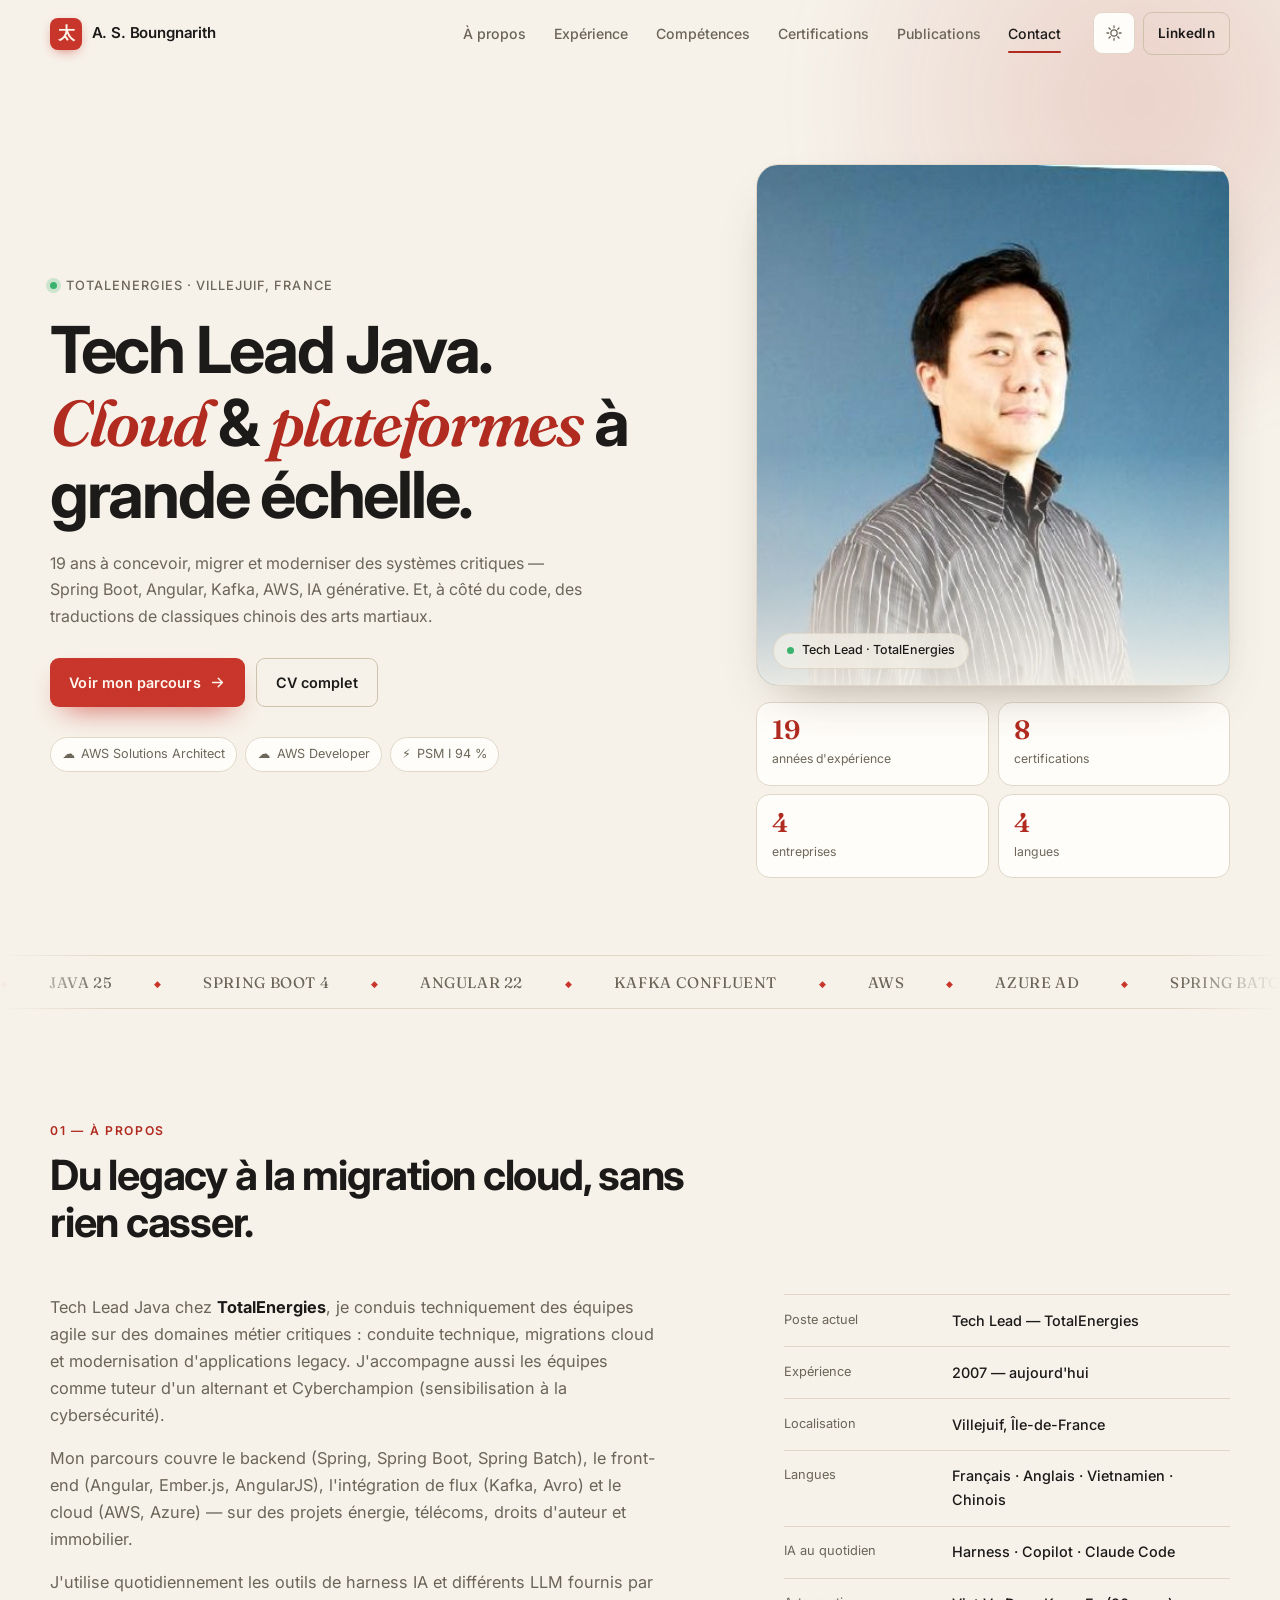
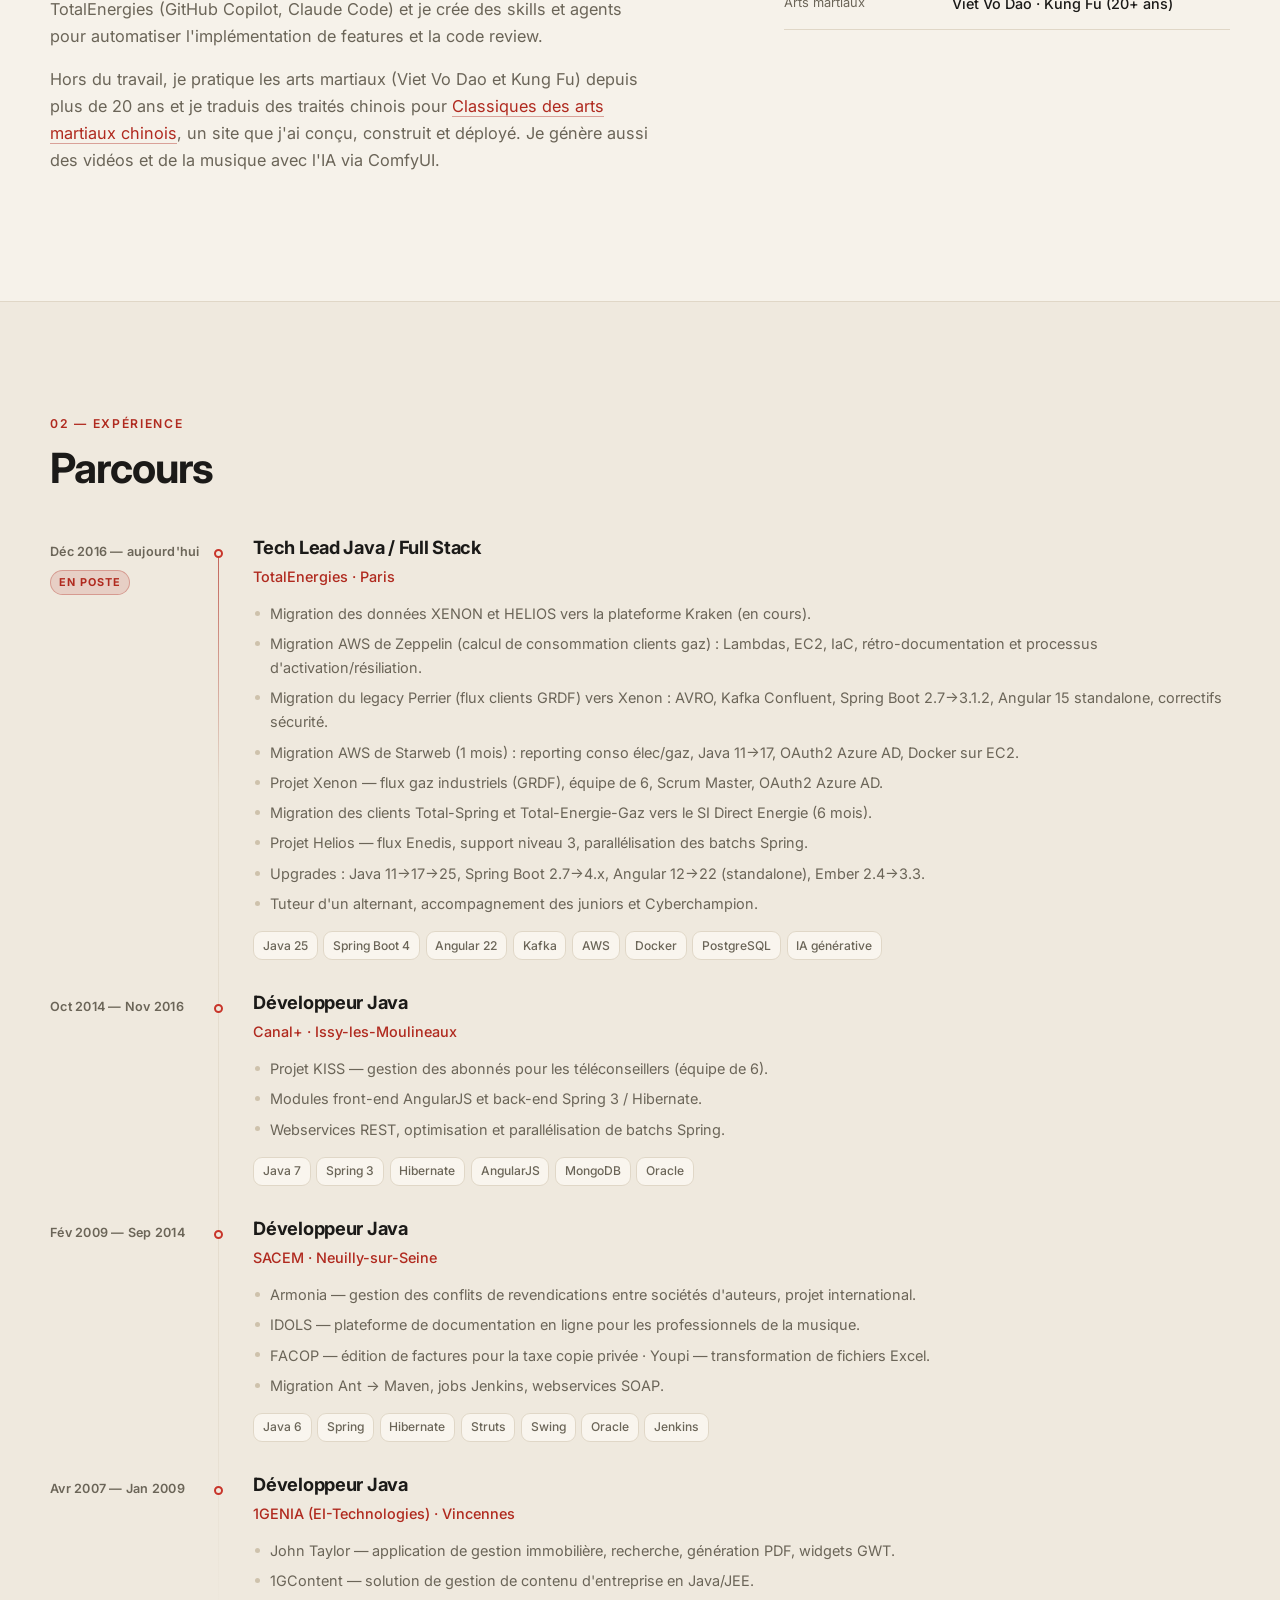
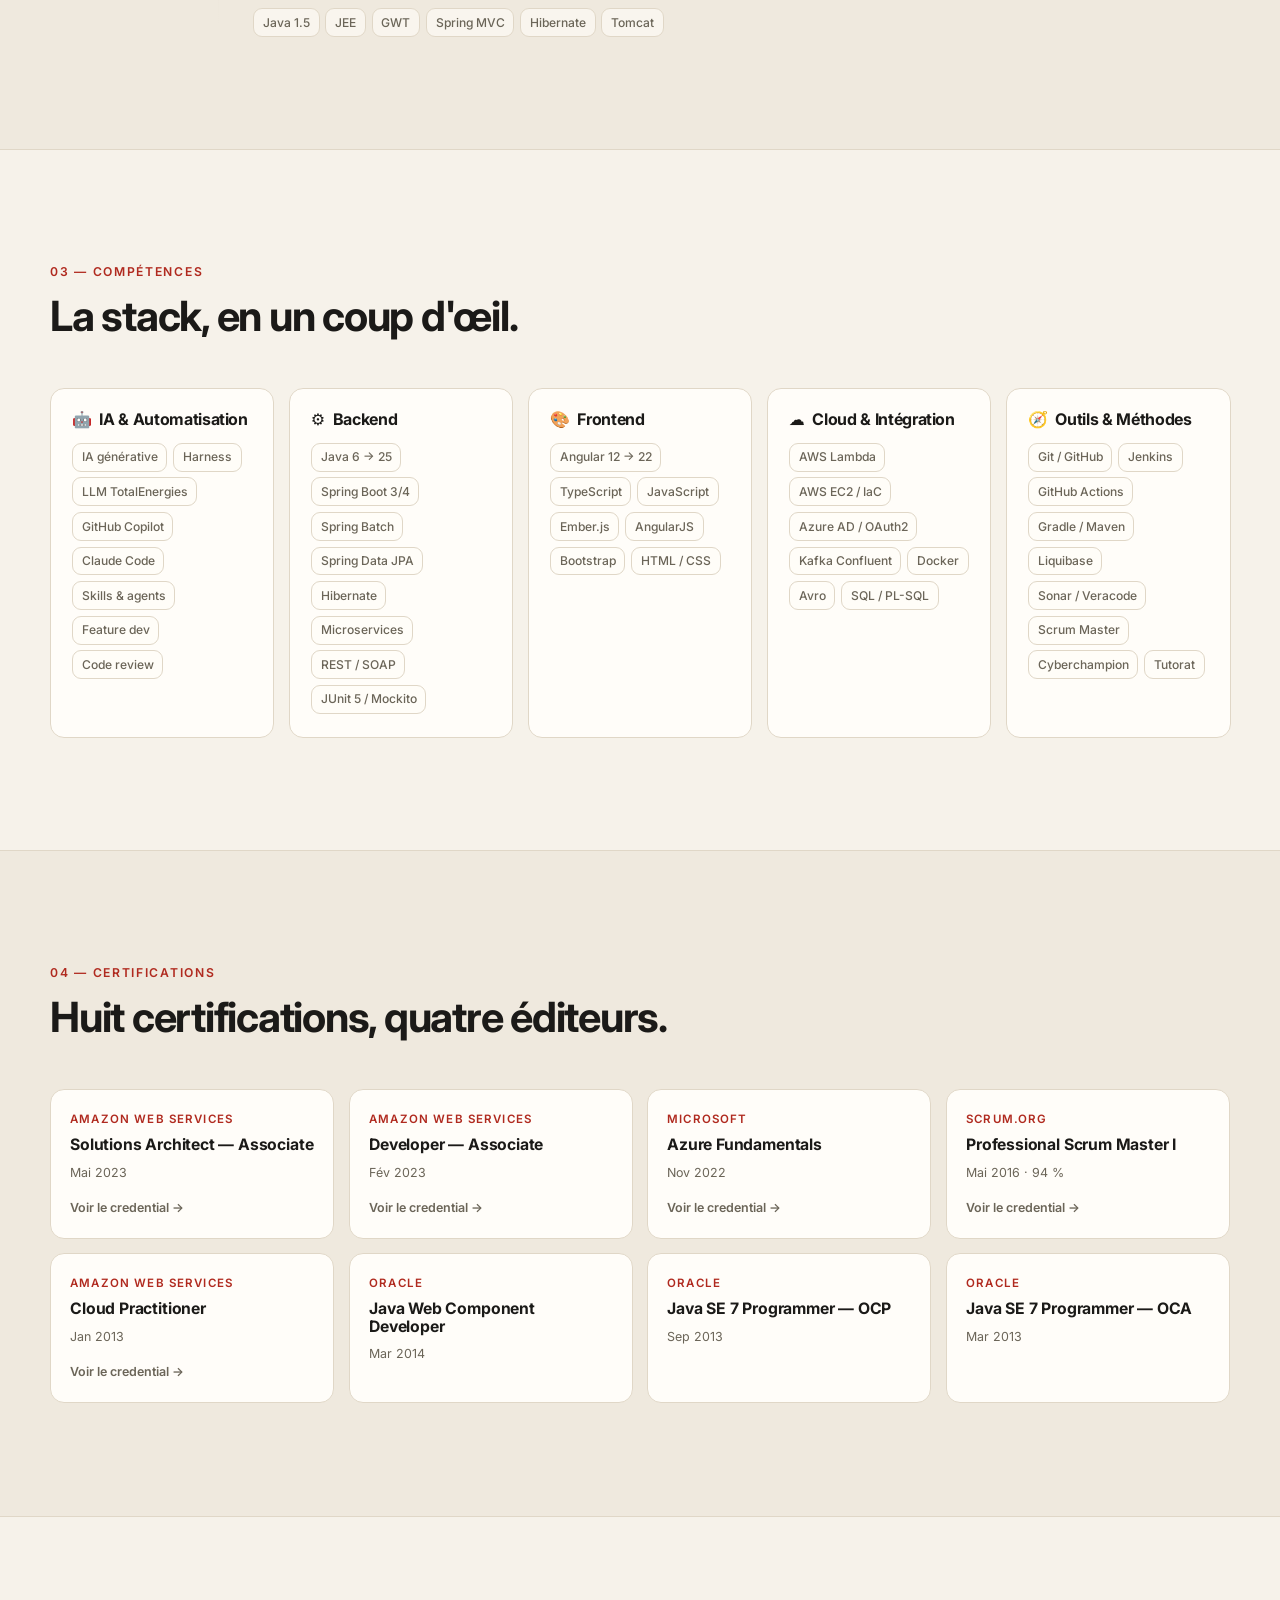
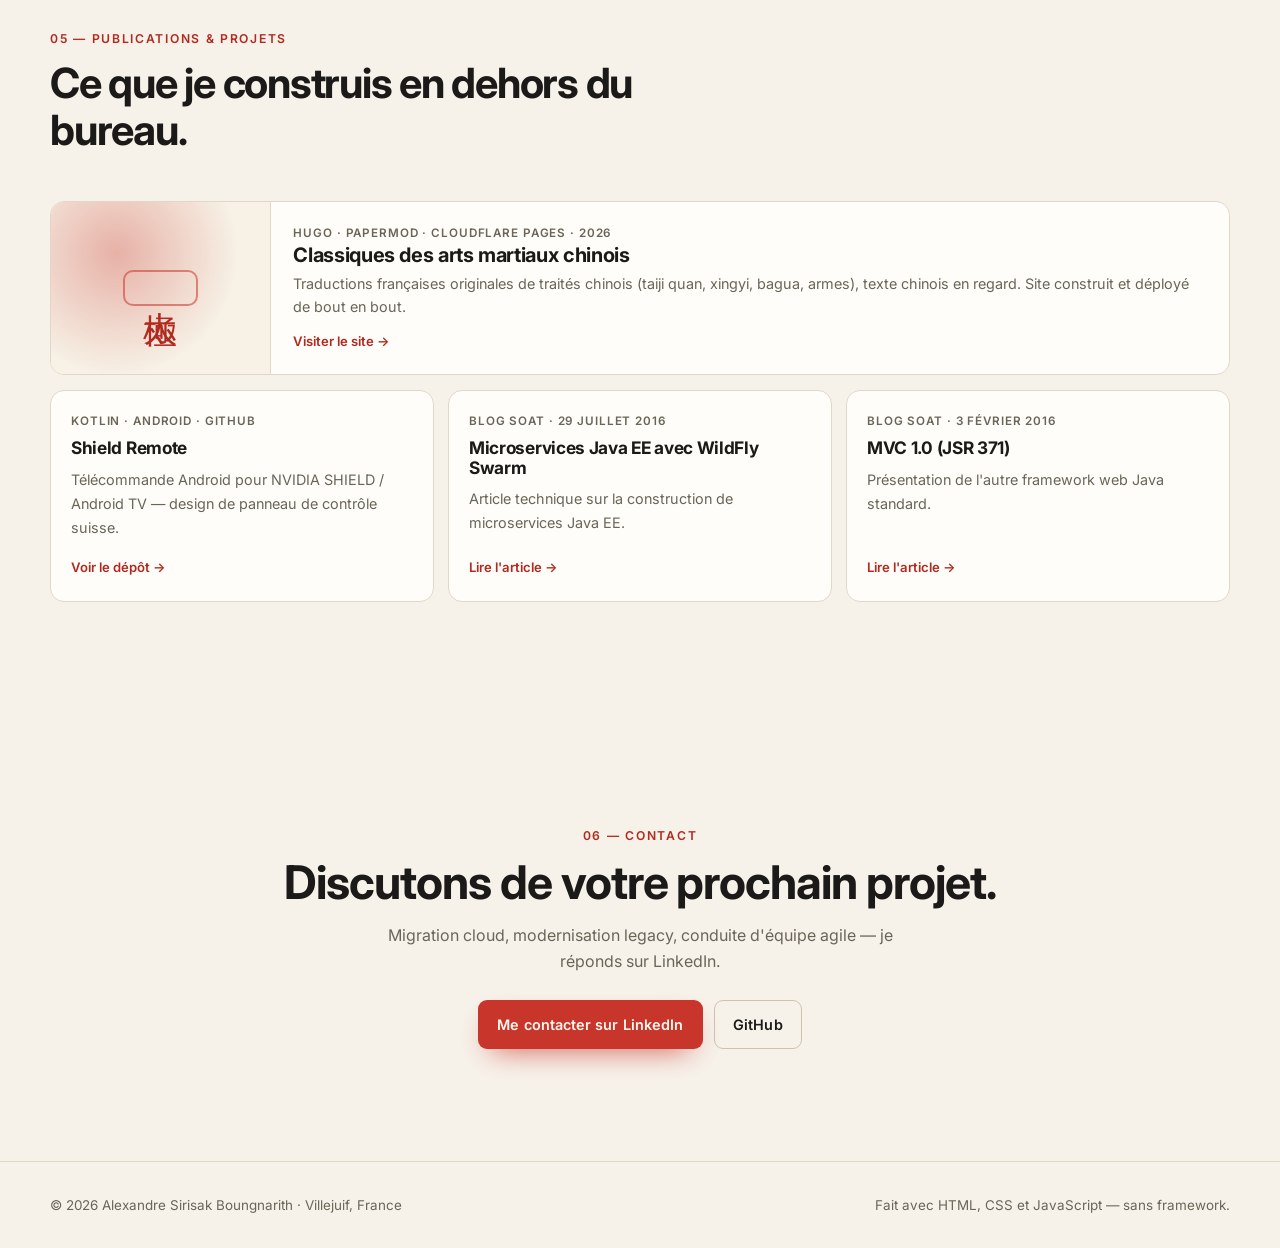
==== commit f43ec150: "CV : Kraken, Zeppelin, Perrier, IA et loisirs - Migration des données XENON/HELIOS vers Kraken - Pré" ====
--- a/index.html
+++ b/index.html
@@ -4,12 +4,12 @@
   <meta charset="UTF-8" />
   <meta name="viewport" content="width=device-width, initial-scale=1.0" />
   <title>Alexandre Sirisak Boungnarith — Tech Lead Java · AWS Solutions Architect</title>
-  <meta name="description" content="Tech Lead Java chez TotalEnergies, 19 ans d'expérience. Spring Boot, Angular, Kafka, AWS. Traductions de classiques chinois des arts martiaux." />
+  <meta name="description" content="Tech Lead Java chez TotalEnergies, 19 ans d'expérience. Spring Boot, Angular, Kafka, AWS, IA générative. Traductions de classiques chinois des arts martiaux." />
   <meta name="theme-color" content="#0b0c0f" />
 
   <meta property="og:type" content="website" />
   <meta property="og:title" content="Alexandre Sirisak Boungnarith — Tech Lead Java" />
-  <meta property="og:description" content="19 ans d'expérience : Spring Boot, Angular, Kafka, AWS. Migrations cloud et modernisation d'applications legacy." />
+  <meta property="og:description" content="19 ans d'expérience : Spring Boot, Angular, Kafka, AWS et IA générative. Migrations cloud et modernisation d'applications legacy." />
   <meta property="og:image" content="https://sirijiji.github.io/profile.jpg" />
   <meta name="twitter:card" content="summary" />
   <meta name="author" content="Alexandre Sirisak Boungnarith" />
@@ -71,7 +71,7 @@
           </h1>
           <p class="lede reveal">
             19 ans à concevoir, migrer et moderniser des systèmes critiques —
-            Spring Boot, Angular, Kafka, AWS. Et, à côté du code,
+            Spring Boot, Angular, Kafka, AWS, IA générative. Et, à côté du code,
             des traductions de classiques chinois des arts martiaux.
           </p>
           <div class="hero-actions reveal">
@@ -122,8 +122,8 @@
 
       <div class="marquee" aria-hidden="true">
         <div class="marquee-track">
-          <span>Java 25</span><span>Spring Boot 4</span><span>Angular 22</span><span>Kafka Confluent</span><span>AWS</span><span>Azure AD</span><span>Spring Batch</span><span>Docker</span><span>PostgreSQL</span><span>Scrum</span>
-          <span>Java 25</span><span>Spring Boot 4</span><span>Angular 22</span><span>Kafka Confluent</span><span>AWS</span><span>Azure AD</span><span>Spring Batch</span><span>Docker</span><span>PostgreSQL</span><span>Scrum</span>
+          <span>Java 25</span><span>Spring Boot 4</span><span>Angular 22</span><span>Kafka Confluent</span><span>AWS</span><span>Azure AD</span><span>Spring Batch</span><span>Docker</span><span>PostgreSQL</span><span>Scrum</span><span>IA générative</span><span>Copilot</span><span>Claude Code</span>
+          <span>Java 25</span><span>Spring Boot 4</span><span>Angular 22</span><span>Kafka Confluent</span><span>AWS</span><span>Azure AD</span><span>Spring Batch</span><span>Docker</span><span>PostgreSQL</span><span>Scrum</span><span>IA générative</span><span>Copilot</span><span>Claude Code</span>
         </div>
       </div>
     </section>
@@ -141,7 +141,8 @@
             <p>
               Tech Lead Java chez <strong>TotalEnergies</strong>, je conduis techniquement des équipes
               agile sur des domaines métier critiques : conduite technique, migrations cloud
-              et modernisation d'applications legacy.
+              et modernisation d'applications legacy. J'accompagne aussi les équipes comme
+              tuteur d'un alternant et Cyberchampion (sensibilisation à la cybersécurité).
             </p>
             <p>
               Mon parcours couvre le backend (Spring, Spring Boot, Spring Batch), le front-end
@@ -149,9 +150,16 @@
               (AWS, Azure) — sur des projets énergie, télécoms, droits d'auteur et immobilier.
             </p>
             <p>
-              Hors du travail, je traduis des traités chinois d'arts martiaux pour
+              J'utilise quotidiennement les outils de harness IA et différents LLM fournis par
+              TotalEnergies (GitHub Copilot, Claude Code) et je crée des skills et agents pour
+              automatiser l'implémentation de features et la code review.
+            </p>
+            <p>
+              Hors du travail, je pratique les arts martiaux (Viet Vo Dao et Kung Fu) depuis
+              plus de 20 ans et je traduis des traités chinois pour
               <a href="https://classiques-martiaux-chinois.pages.dev/" target="_blank" rel="noopener">Classiques des arts martiaux chinois</a>,
-              un site que j'ai conçu, construit et déployé.
+              un site que j'ai conçu, construit et déployé. Je génère aussi des vidéos et de la musique
+              avec l'IA via ComfyUI.
             </p>
           </div>
 
@@ -161,6 +169,8 @@
               <div><dt>Expérience</dt><dd>2007 — aujourd'hui</dd></div>
               <div><dt>Localisation</dt><dd>Villejuif, Île-de-France</dd></div>
               <div><dt>Langues</dt><dd>Français · Anglais · Vietnamien · Chinois</dd></div>
+              <div><dt>IA au quotidien</dt><dd>Harness · Copilot · Claude Code</dd></div>
+              <div><dt>Arts martiaux</dt><dd>Viet Vo Dao · Kung Fu (20+ ans)</dd></div>
             </dl>
           </div>
         </div>
@@ -185,14 +195,18 @@
               <h3>Tech Lead Java / Full Stack</h3>
               <p class="company">TotalEnergies · Paris</p>
               <ul class="bullets">
-                <li>Migration AWS « Zeppelin », Lambdas AWS, évolution et maintenance de l'IaC.</li>
-                <li>Migration legacy « Perrier » vers Xenon : schémas AVRO, configuration Kafka Confluent.</li>
+                <li>Migration des données XENON et HELIOS vers la plateforme Kraken (en cours).</li>
+                <li>Migration AWS de Zeppelin (calcul de consommation clients gaz) : Lambdas, EC2, IaC, rétro-documentation et processus d'activation/résiliation.</li>
+                <li>Migration du legacy Perrier (flux clients GRDF) vers Xenon : AVRO, Kafka Confluent, Spring Boot 2.7→3.1.2, Angular 15 standalone, correctifs sécurité.</li>
+                <li>Migration AWS de Starweb (1 mois) : reporting conso élec/gaz, Java 11→17, OAuth2 Azure AD, Docker sur EC2.</li>
                 <li>Projet Xenon — flux gaz industriels (GRDF), équipe de 6, Scrum Master, OAuth2 Azure AD.</li>
+                <li>Migration des clients Total-Spring et Total-Energie-Gaz vers le SI Direct Energie (6 mois).</li>
                 <li>Projet Helios — flux Enedis, support niveau 3, parallélisation des batchs Spring.</li>
                 <li>Upgrades : Java 11→17→25, Spring Boot 2.7→4.x, Angular 12→22 (standalone), Ember 2.4→3.3.</li>
+                <li>Tuteur d'un alternant, accompagnement des juniors et Cyberchampion.</li>
               </ul>
               <ul class="tags">
-                <li>Java 25</li><li>Spring Boot 4</li><li>Angular 22</li><li>Kafka</li><li>AWS</li><li>Docker</li><li>PostgreSQL</li>
+                <li>Java 25</li><li>Spring Boot 4</li><li>Angular 22</li><li>Kafka</li><li>AWS</li><li>Docker</li><li>PostgreSQL</li><li>IA générative</li>
               </ul>
             </div>
           </li>
@@ -264,27 +278,33 @@
 
         <div class="skill-grid">
           <article class="skill-card reveal" style="--i:0">
+            <h3><span aria-hidden="true">🤖</span> IA &amp; Automatisation</h3>
+            <ul class="tags">
+              <li>IA générative</li><li>Harness</li><li>LLM TotalEnergies</li><li>GitHub Copilot</li><li>Claude Code</li><li>Skills &amp; agents</li><li>Feature dev</li><li>Code review</li>
+            </ul>
+          </article>
+          <article class="skill-card reveal" style="--i:1">
             <h3><span aria-hidden="true">⚙️</span> Backend</h3>
             <ul class="tags">
               <li>Java 6 → 25</li><li>Spring Boot 3/4</li><li>Spring Batch</li><li>Spring Data JPA</li><li>Hibernate</li><li>Microservices</li><li>REST / SOAP</li><li>JUnit 5 / Mockito</li>
             </ul>
           </article>
-          <article class="skill-card reveal" style="--i:1">
+          <article class="skill-card reveal" style="--i:2">
             <h3><span aria-hidden="true">🎨</span> Frontend</h3>
             <ul class="tags">
               <li>Angular 12 → 22</li><li>TypeScript</li><li>JavaScript</li><li>Ember.js</li><li>AngularJS</li><li>Bootstrap</li><li>HTML / CSS</li>
             </ul>
           </article>
-          <article class="skill-card reveal" style="--i:2">
+          <article class="skill-card reveal" style="--i:3">
             <h3><span aria-hidden="true">☁️</span> Cloud &amp; Intégration</h3>
             <ul class="tags">
               <li>AWS Lambda</li><li>AWS EC2 / IaC</li><li>Azure AD / OAuth2</li><li>Kafka Confluent</li><li>Docker</li><li>Avro</li><li>SQL / PL-SQL</li>
             </ul>
           </article>
-          <article class="skill-card reveal" style="--i:3">
+          <article class="skill-card reveal" style="--i:4">
             <h3><span aria-hidden="true">🧭</span> Outils &amp; Méthodes</h3>
             <ul class="tags">
-              <li>Git / GitHub</li><li>Jenkins</li><li>GitHub Actions</li><li>Gradle / Maven</li><li>Liquibase</li><li>Sonar / Veracode</li><li>Scrum Master</li>
+              <li>Git / GitHub</li><li>Jenkins</li><li>GitHub Actions</li><li>Gradle / Maven</li><li>Liquibase</li><li>Sonar / Veracode</li><li>Scrum Master</li><li>Cyberchampion</li><li>Tutorat</li>
             </ul>
           </article>
         </div>
--- a/styles.css
+++ b/styles.css
@@ -482,7 +482,7 @@
 
 /* skills */
 .skill-grid {
-  display: grid; grid-template-columns: repeat(auto-fit, minmax(min(100%, 250px), 1fr));
+  display: grid; grid-template-columns: repeat(auto-fit, minmax(min(100%, 220px), 1fr));
   gap: 0.9rem;
 }
 .skill-card {
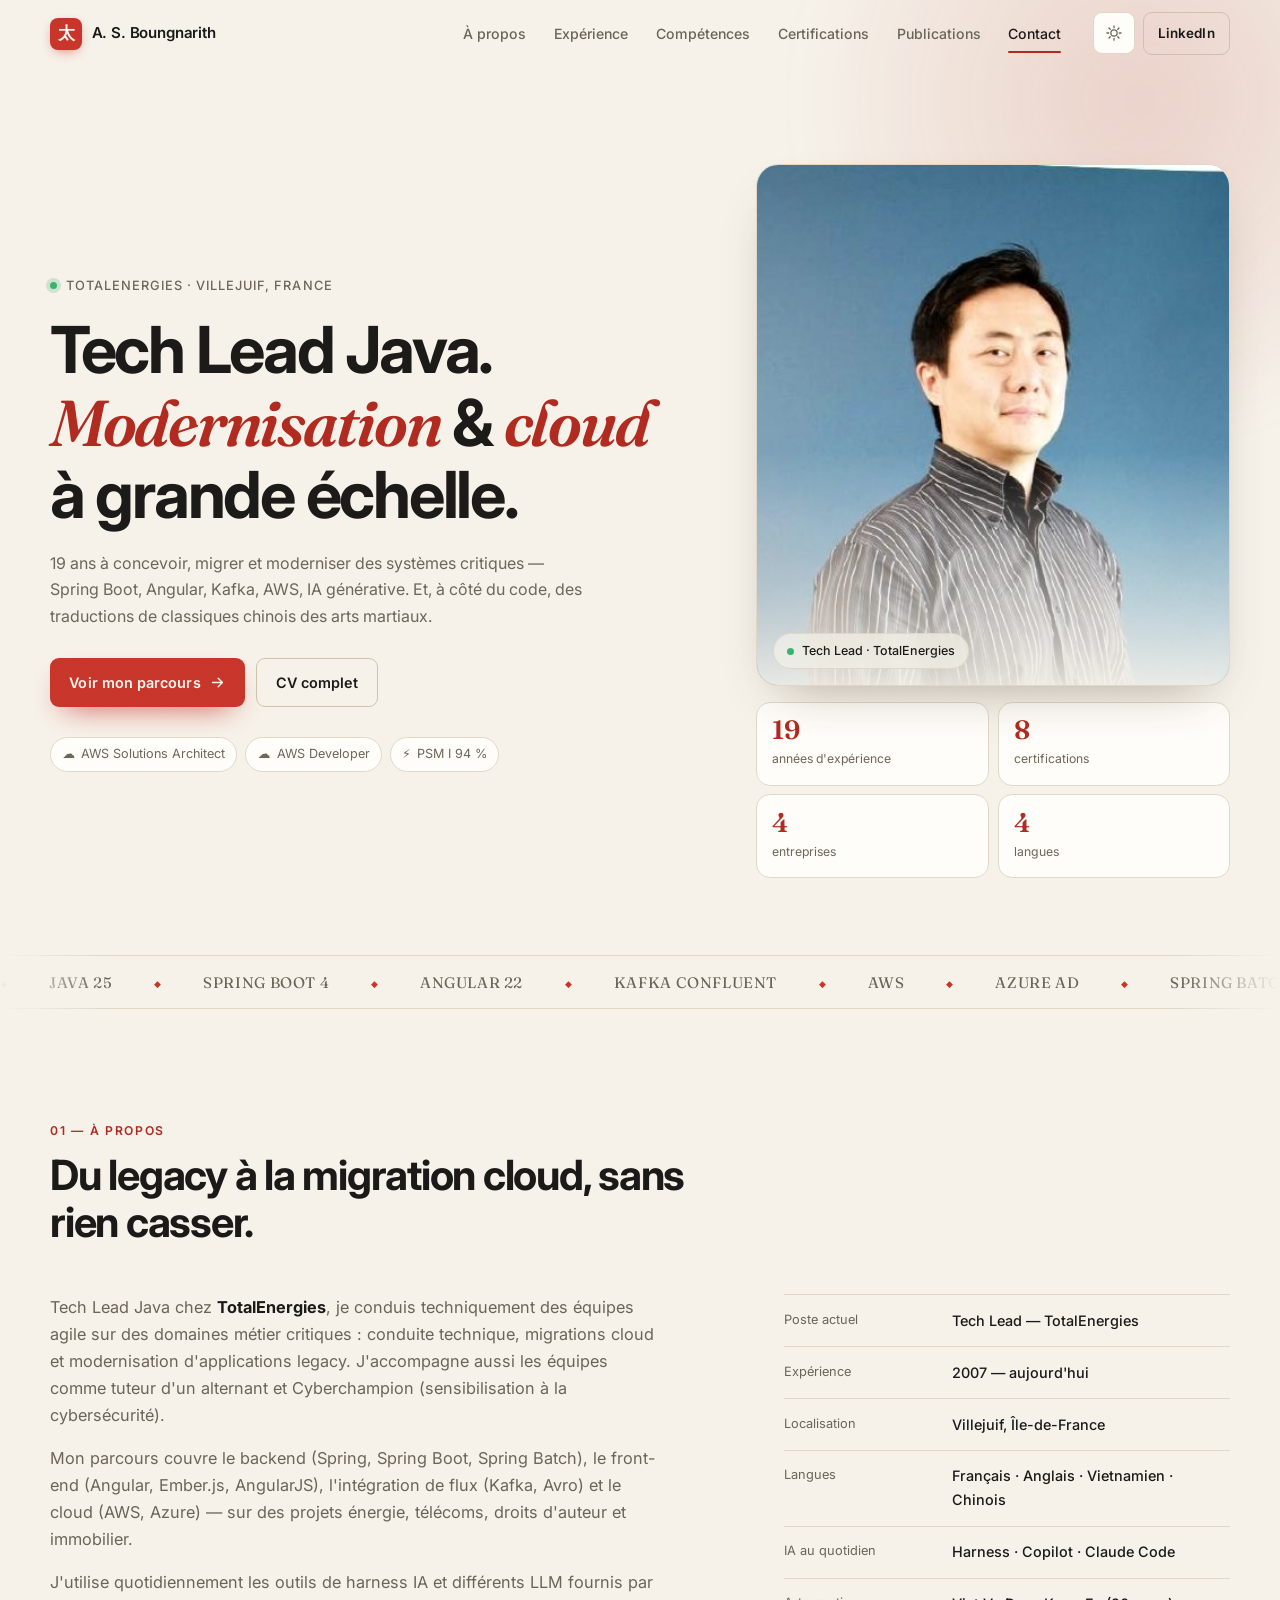
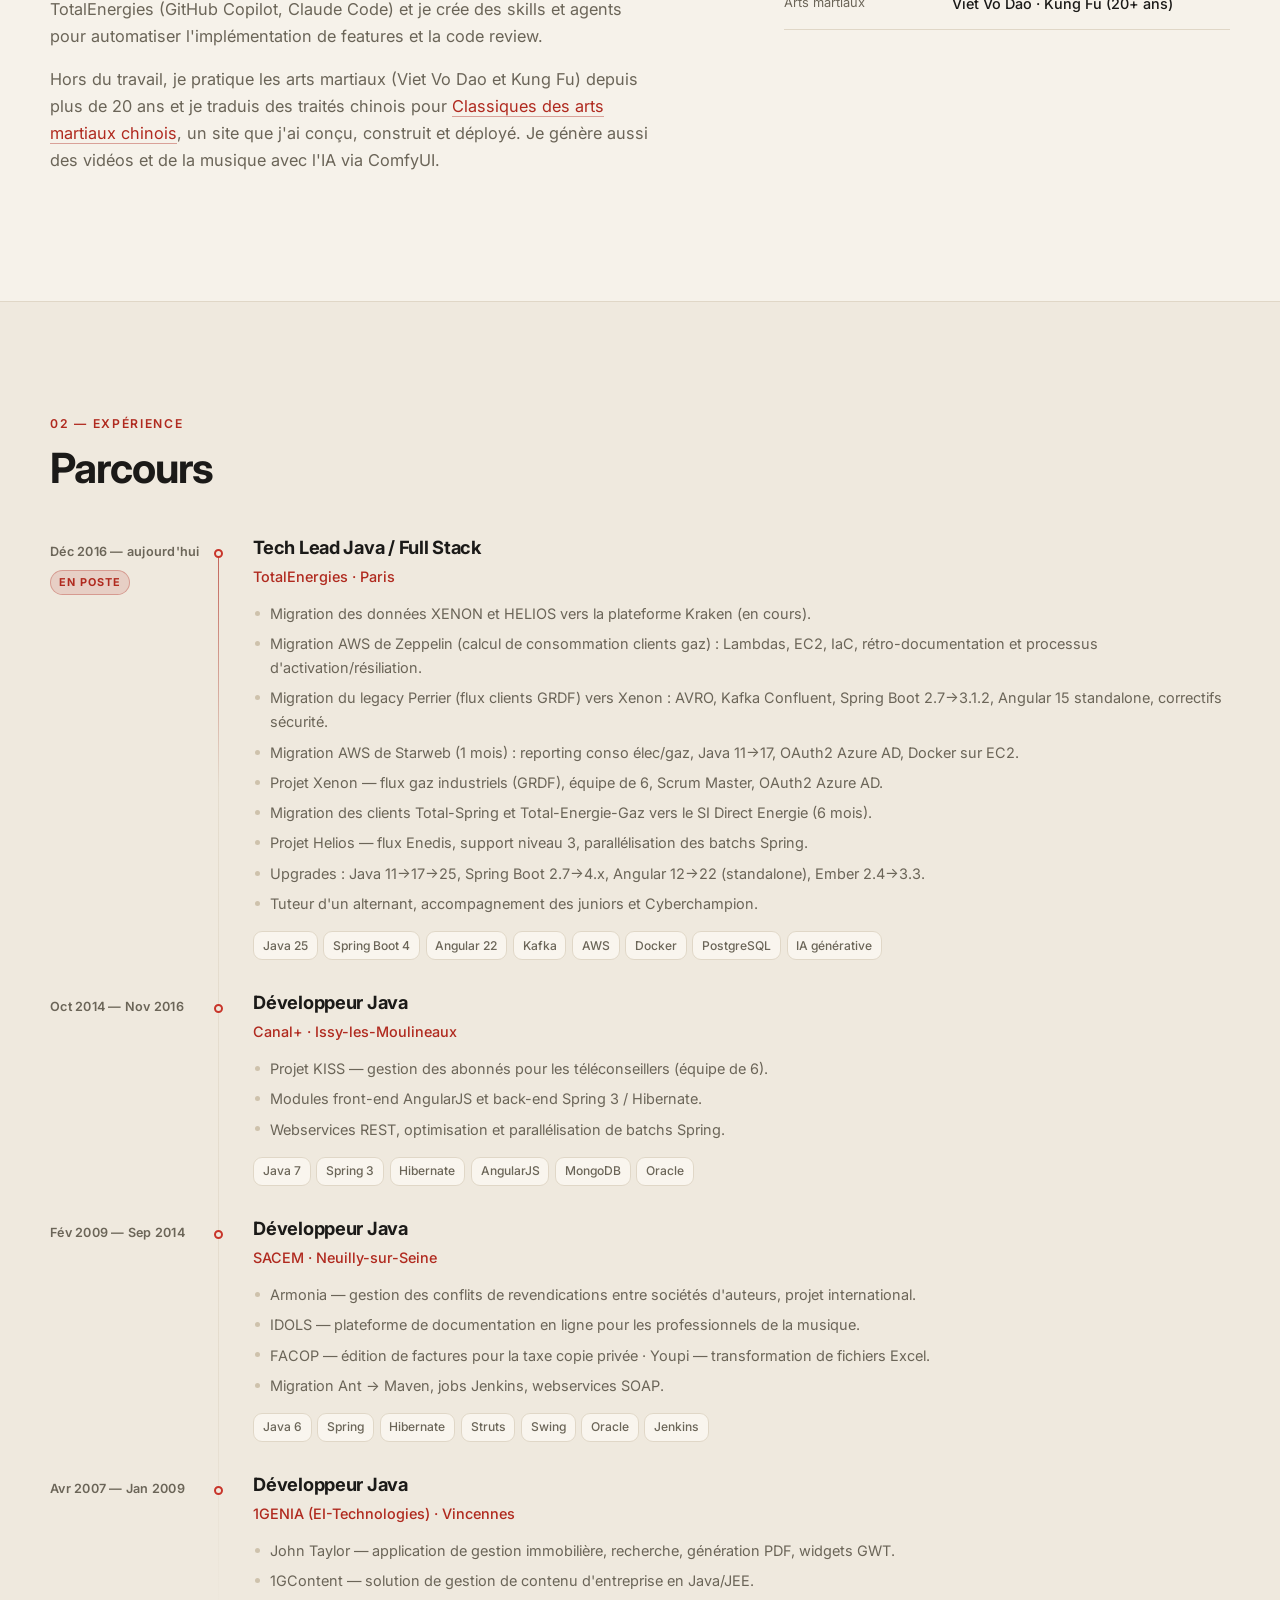
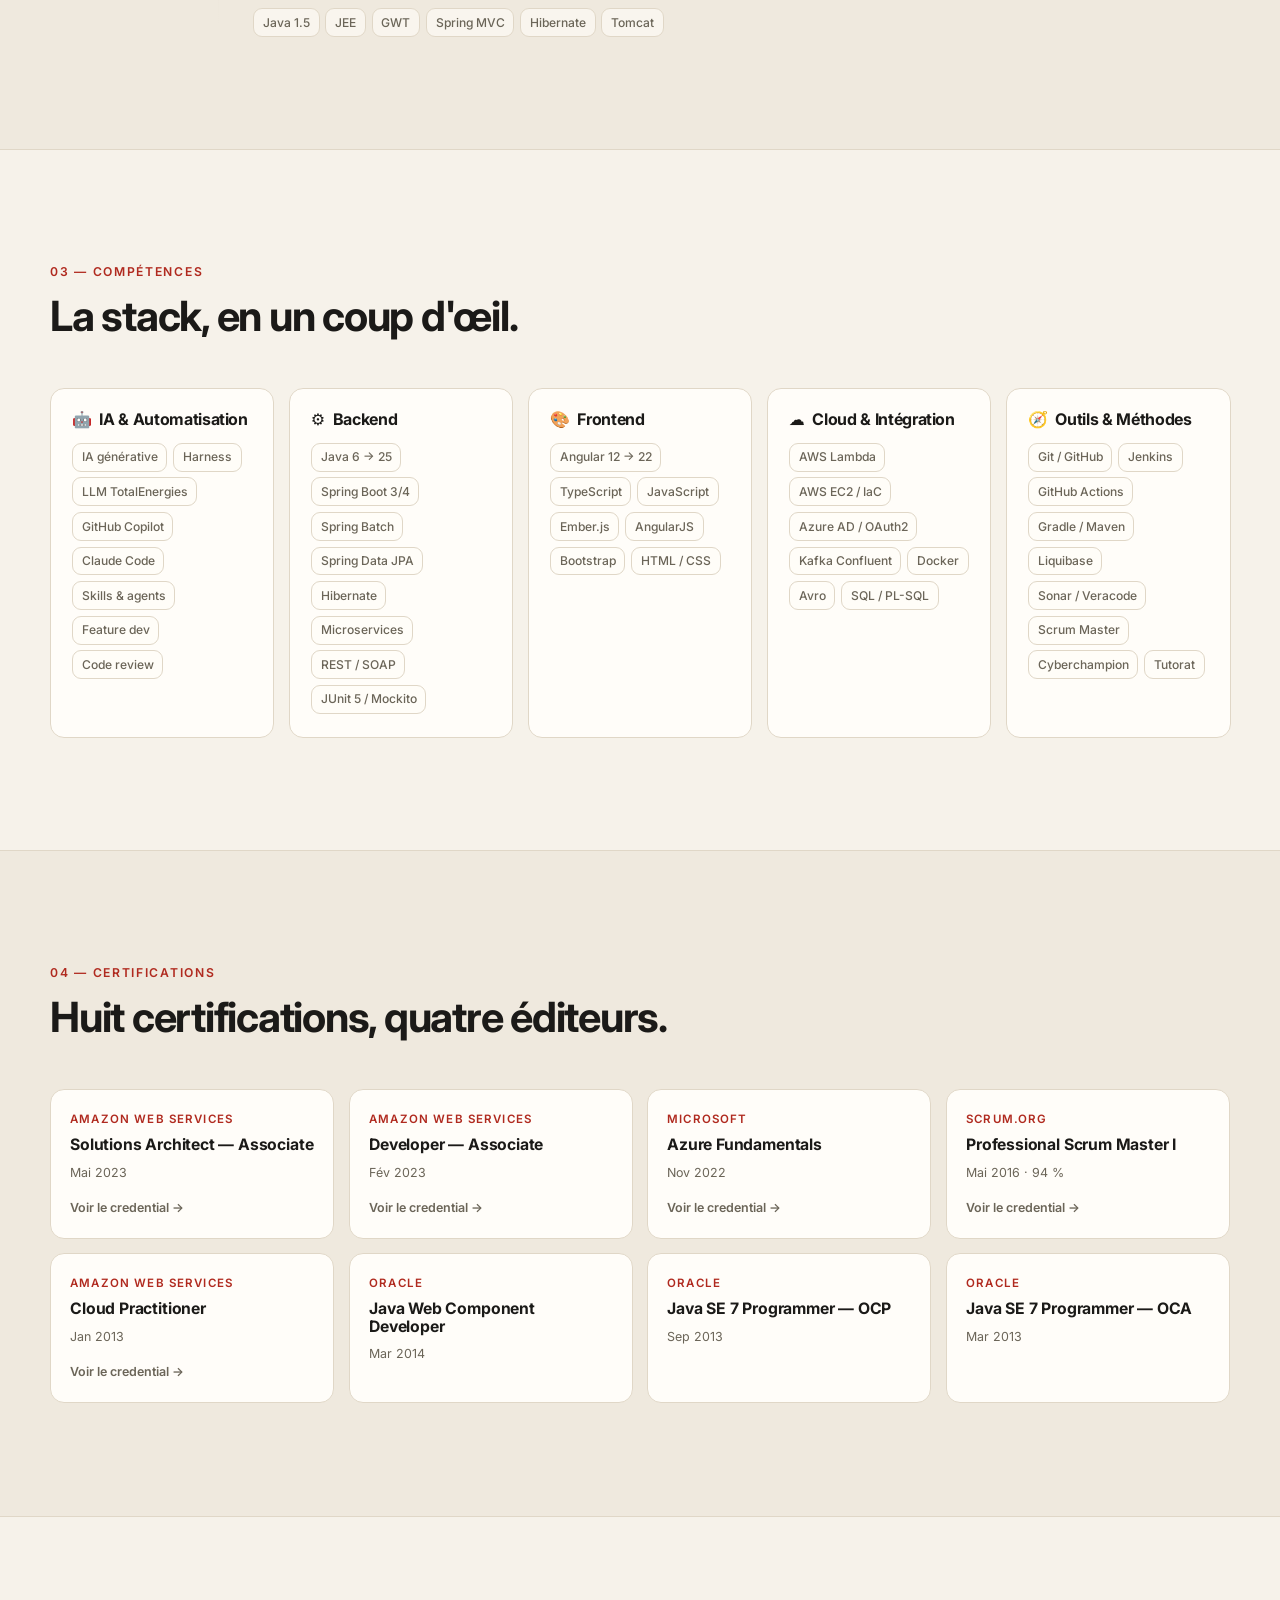
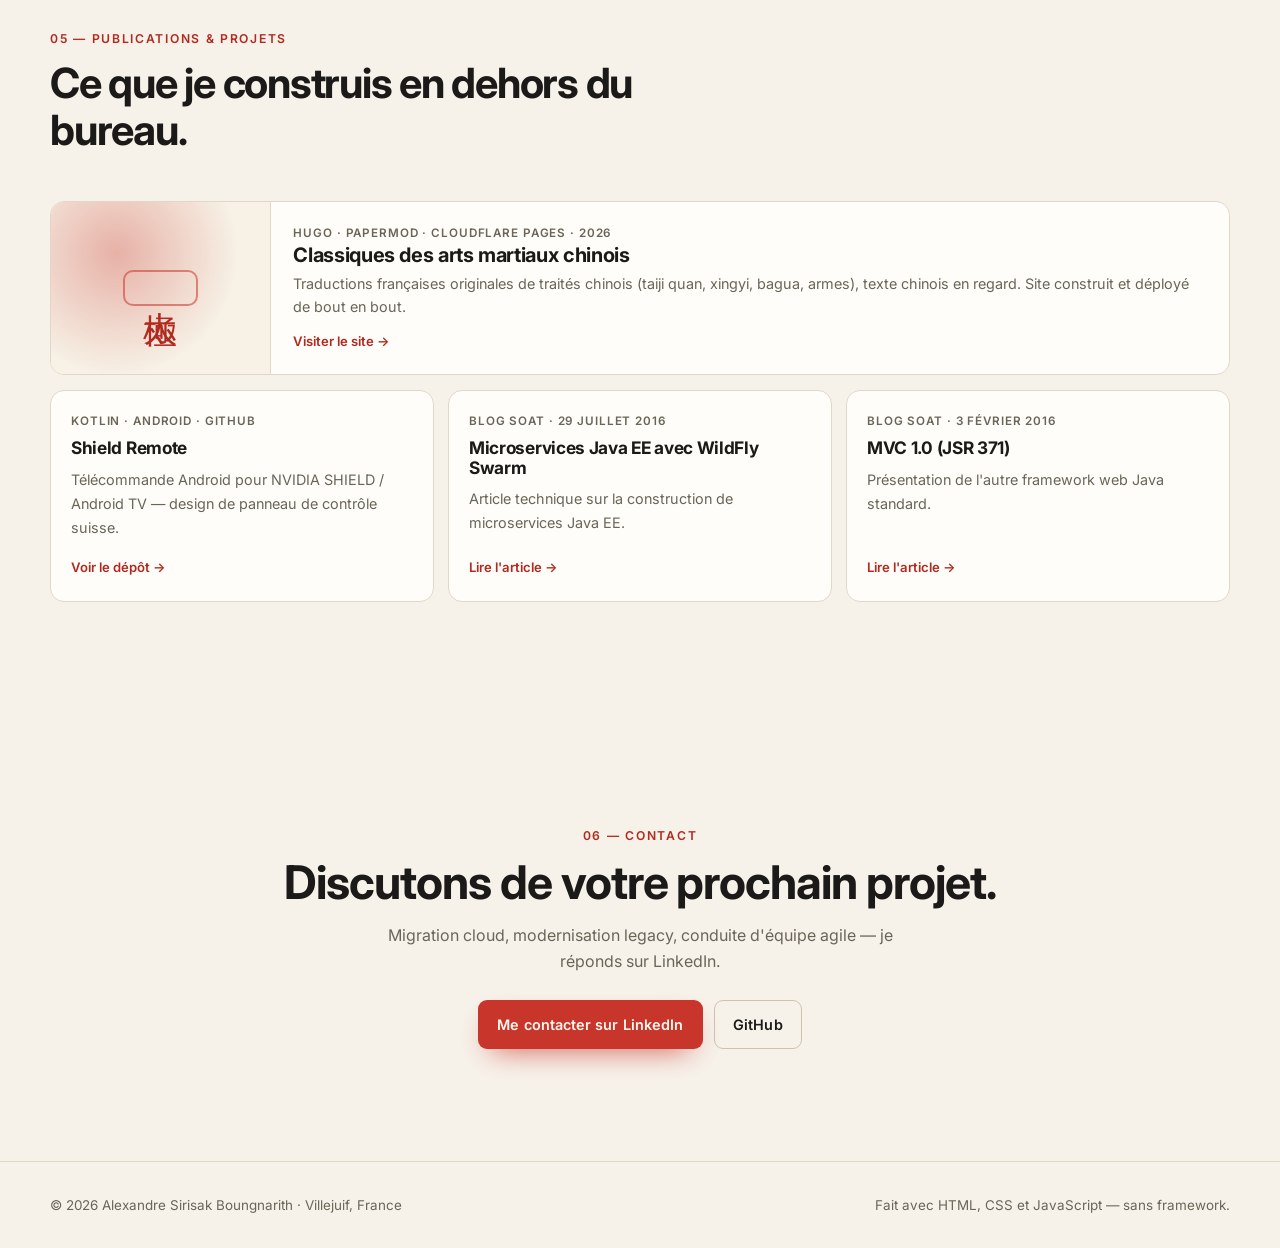
==== commit 620de6cb: "Titre Tech Lead Java / TypeScript, Modernisation & Cloud Co-Authored-By: Claude Code <noreply@anthro" ====
--- a/index.html
+++ b/index.html
@@ -3,17 +3,32 @@
 <head>
   <meta charset="UTF-8" />
   <meta name="viewport" content="width=device-width, initial-scale=1.0" />
-  <title>Alexandre Sirisak Boungnarith — Tech Lead Java · AWS Solutions Architect</title>
-  <meta name="description" content="Tech Lead Java chez TotalEnergies, 19 ans d'expérience. Spring Boot, Angular, Kafka, AWS, IA générative. Traductions de classiques chinois des arts martiaux." />
+  <title>Alexandre Sirisak Boungnarith — Tech Lead Java, Modernisation &amp; Cloud</title>
+  <meta name="description" content="Tech Lead Java/TypeScript, 19 ans d'expérience. Modernisation d'applications legacy, migrations cloud AWS, Spring Boot, Angular, Kafka et IA générative." />
   <meta name="theme-color" content="#0b0c0f" />
+  <meta name="robots" content="index, follow, max-image-preview:large" />
+  <meta name="author" content="Alexandre Sirisak Boungnarith" />
 
   <meta property="og:type" content="website" />
-  <meta property="og:title" content="Alexandre Sirisak Boungnarith — Tech Lead Java" />
-  <meta property="og:description" content="19 ans d'expérience : Spring Boot, Angular, Kafka, AWS et IA générative. Migrations cloud et modernisation d'applications legacy." />
+  <meta property="og:site_name" content="Alexandre Sirisak Boungnarith" />
+  <meta property="og:locale" content="fr_FR" />
+  <meta property="og:url" content="https://sirijiji.github.io/" />
+  <meta property="og:title" content="Alexandre Sirisak Boungnarith — Tech Lead Java, Modernisation &amp; Cloud" />
+  <meta property="og:description" content="Tech Lead Java/TypeScript, 19 ans d'expérience. Modernisation d'applications legacy, migrations cloud AWS, Spring Boot, Angular, Kafka et IA générative." />
   <meta property="og:image" content="https://sirijiji.github.io/profile.jpg" />
+  <meta property="og:image:width" content="460" />
+  <meta property="og:image:height" content="460" />
+  <meta property="og:image:alt" content="Portrait d'Alexandre Sirisak Boungnarith" />
   <meta name="twitter:card" content="summary" />
-  <meta name="author" content="Alexandre Sirisak Boungnarith" />
+  <meta name="twitter:title" content="Alexandre Sirisak Boungnarith — Tech Lead Java, Modernisation &amp; Cloud" />
+  <meta name="twitter:description" content="Tech Lead Java/TypeScript, 19 ans d'expérience. Modernisation d'applications legacy, migrations cloud AWS, Spring Boot, Angular, Kafka et IA générative." />
+  <meta name="twitter:image" content="https://sirijiji.github.io/profile.jpg" />
+  <meta name="twitter:image:alt" content="Portrait d'Alexandre Sirisak Boungnarith" />
   <link rel="canonical" href="https://sirijiji.github.io/" />
+  <link rel="alternate" hreflang="fr" href="https://sirijiji.github.io/" />
+  <link rel="alternate" hreflang="x-default" href="https://sirijiji.github.io/" />
+  <link rel="me" href="https://www.linkedin.com/in/alexandre-sirisak-boungnarith/" />
+  <link rel="me" href="https://github.com/sirijiji" />
 
   <link rel="preconnect" href="https://fonts.googleapis.com" />
   <link rel="preconnect" href="https://fonts.gstatic.com" crossorigin />
@@ -23,6 +38,46 @@
   <link rel="icon" href="/favicon.ico" sizes="any" />
   <link rel="icon" href="/favicon.png" type="image/png" />
   <link rel="apple-touch-icon" href="/favicon.png" />
+
+  <script type="application/ld+json">
+  {
+    "@context": "https://schema.org",
+    "@type": "ProfilePage",
+    "url": "https://sirijiji.github.io/",
+    "name": "Alexandre Sirisak Boungnarith — Tech Lead Java, Modernisation & Cloud",
+    "inLanguage": "fr-FR",
+    "mainEntity": {
+      "@type": "Person",
+      "name": "Alexandre Sirisak Boungnarith",
+      "url": "https://sirijiji.github.io/",
+      "image": "https://sirijiji.github.io/profile.jpg",
+      "jobTitle": "Tech Lead Java / TypeScript, Modernisation & Cloud",
+      "description": "Tech Lead Java/TypeScript avec 19 ans d'expérience en modernisation d'applications legacy, migrations cloud et maintenance de systèmes critiques.",
+      "worksFor": {
+        "@type": "Organization",
+        "name": "TotalEnergies"
+      },
+      "address": {
+        "@type": "PostalAddress",
+        "addressLocality": "Villejuif",
+        "addressRegion": "Île-de-France",
+        "addressCountry": "FR"
+      },
+      "knowsLanguage": ["fr", "en", "vi", "zh"],
+      "knowsAbout": [
+        "Java", "Spring Boot", "Spring Batch", "Angular", "TypeScript",
+        "Kafka", "Avro", "AWS", "Azure AD", "OAuth2", "Docker",
+        "PostgreSQL", "Oracle", "Scrum", "IA générative",
+        "GitHub Copilot", "Claude Code"
+      ],
+      "sameAs": [
+        "https://www.linkedin.com/in/alexandre-sirisak-boungnarith/",
+        "https://github.com/sirijiji",
+        "https://classiques-martiaux-chinois.pages.dev/"
+      ]
+    }
+  }
+  </script>
 </head>
 <body>
   <div class="grain" aria-hidden="true"></div>
@@ -49,7 +104,7 @@
           <svg class="icon-sun" viewBox="0 0 24 24" aria-hidden="true"><circle cx="12" cy="12" r="4.2"/><path d="M12 2.5v2.4M12 19.1v2.4M2.5 12h2.4M19.1 12h2.4M5.3 5.3l1.7 1.7M17 17l1.7 1.7M18.7 5.3L17 7M7 17l-1.7 1.7"/></svg>
           <svg class="icon-moon" viewBox="0 0 24 24" aria-hidden="true"><path d="M20 14.5A8.2 8.2 0 0 1 9.5 4a8.4 8.4 0 1 0 10.5 10.5Z"/></svg>
         </button>
-        <a class="btn btn-ghost header-cta" href="https://www.linkedin.com/in/alexandre-sirisak-boungnarith/" target="_blank" rel="noopener">LinkedIn</a>
+        <a class="btn btn-ghost header-cta" href="https://www.linkedin.com/in/alexandre-sirisak-boungnarith/" target="_blank" rel="me noopener">LinkedIn</a>
         <button class="icon-btn menu-btn" id="menu-btn" type="button" aria-label="Ouvrir le menu" aria-expanded="false" aria-controls="nav">
           <span></span><span></span>
         </button>
@@ -67,7 +122,7 @@
           <p class="eyebrow reveal"><span class="dot"></span> TotalEnergies · Villejuif, France</p>
           <h1 class="reveal">
             Tech Lead Java.<br />
-            <span class="accent serif">Cloud</span> &amp; <span class="accent serif">plateformes</span> à grande échelle.
+            <span class="accent serif">Modernisation</span> &amp; <span class="accent serif">cloud</span> à grande échelle.
           </h1>
           <p class="lede reveal">
             19 ans à concevoir, migrer et moderniser des systèmes critiques —
@@ -424,8 +479,8 @@
         <h2>Discutons de votre prochain projet.</h2>
         <p class="lede">Migration cloud, modernisation legacy, conduite d'équipe agile — je réponds sur LinkedIn.</p>
         <div class="contact-actions">
-          <a class="btn btn-primary" href="https://www.linkedin.com/in/alexandre-sirisak-boungnarith/" target="_blank" rel="noopener">Me contacter sur LinkedIn</a>
-          <a class="btn btn-ghost" href="https://github.com/sirijiji" target="_blank" rel="noopener">GitHub</a>
+          <a class="btn btn-primary" href="https://www.linkedin.com/in/alexandre-sirisak-boungnarith/" target="_blank" rel="me noopener">Me contacter sur LinkedIn</a>
+          <a class="btn btn-ghost" href="https://github.com/sirijiji" target="_blank" rel="me noopener">GitHub</a>
         </div>
       </div>
     </section>
